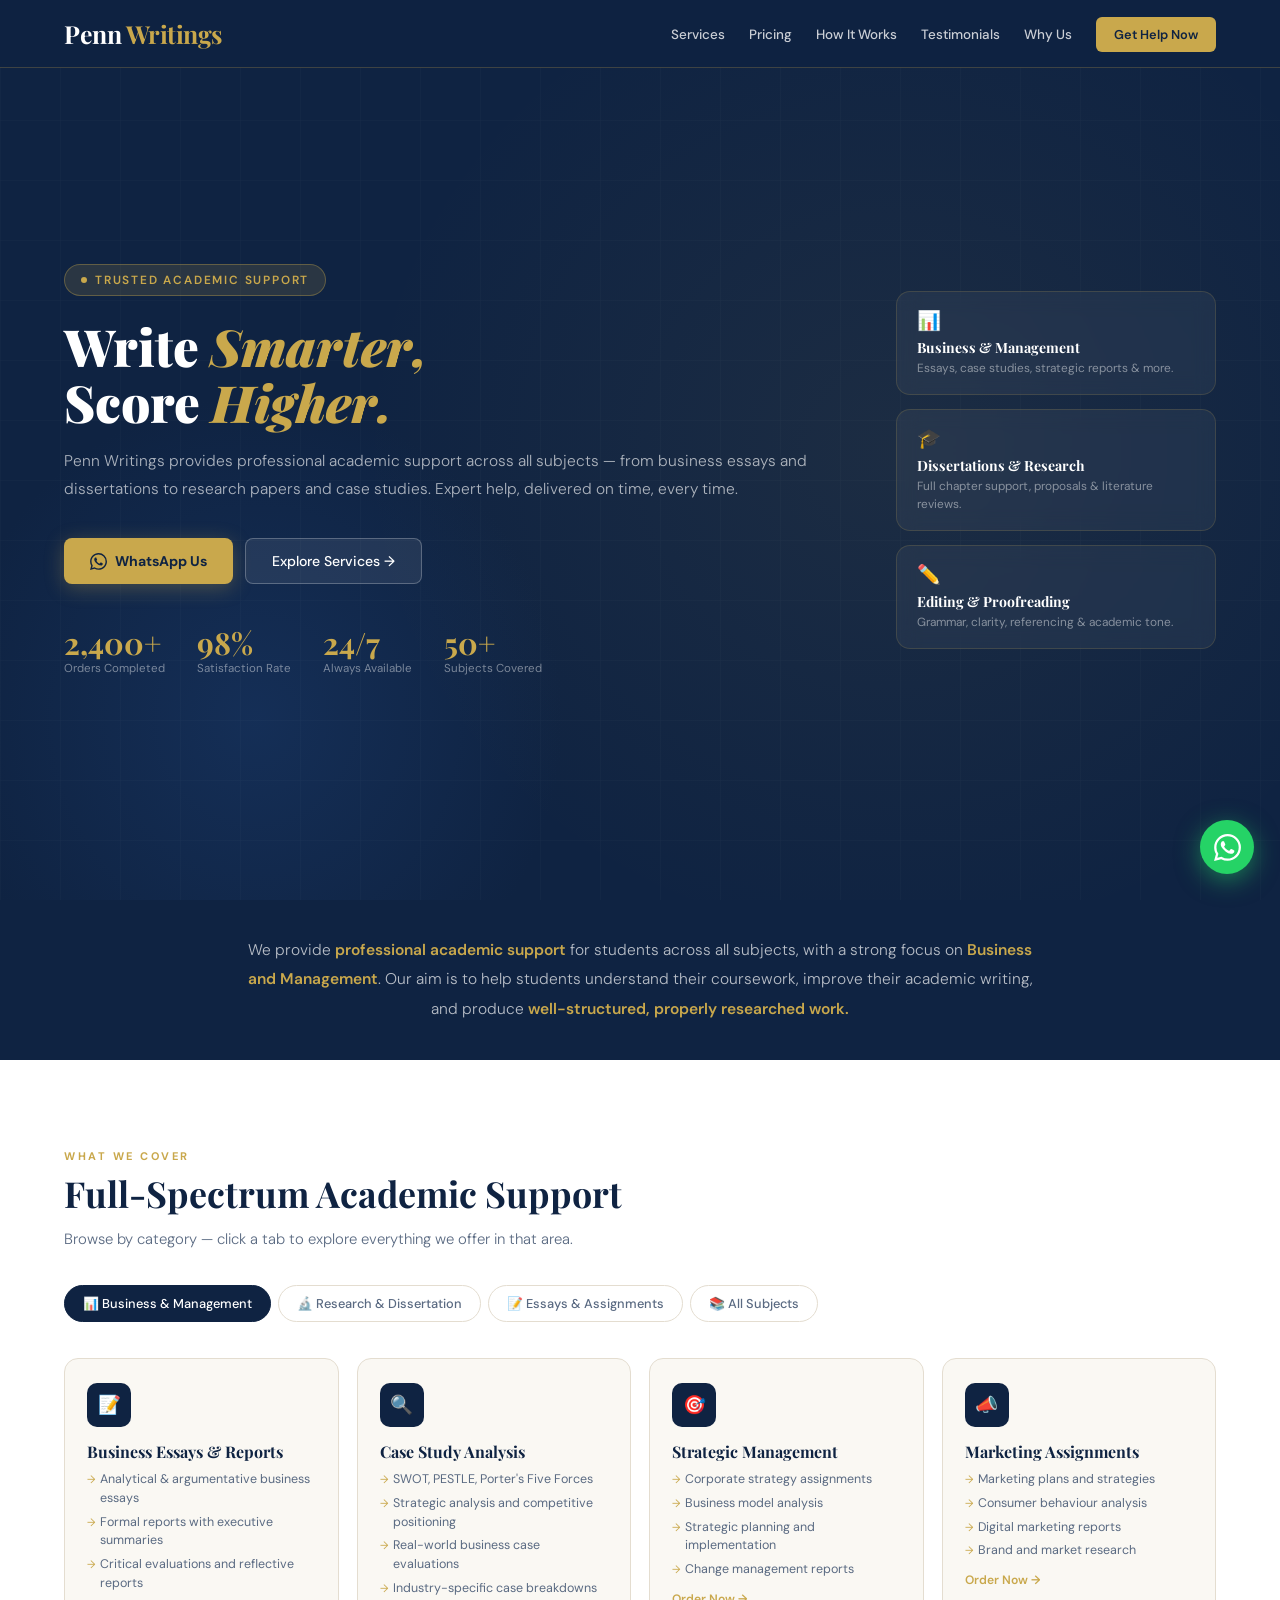
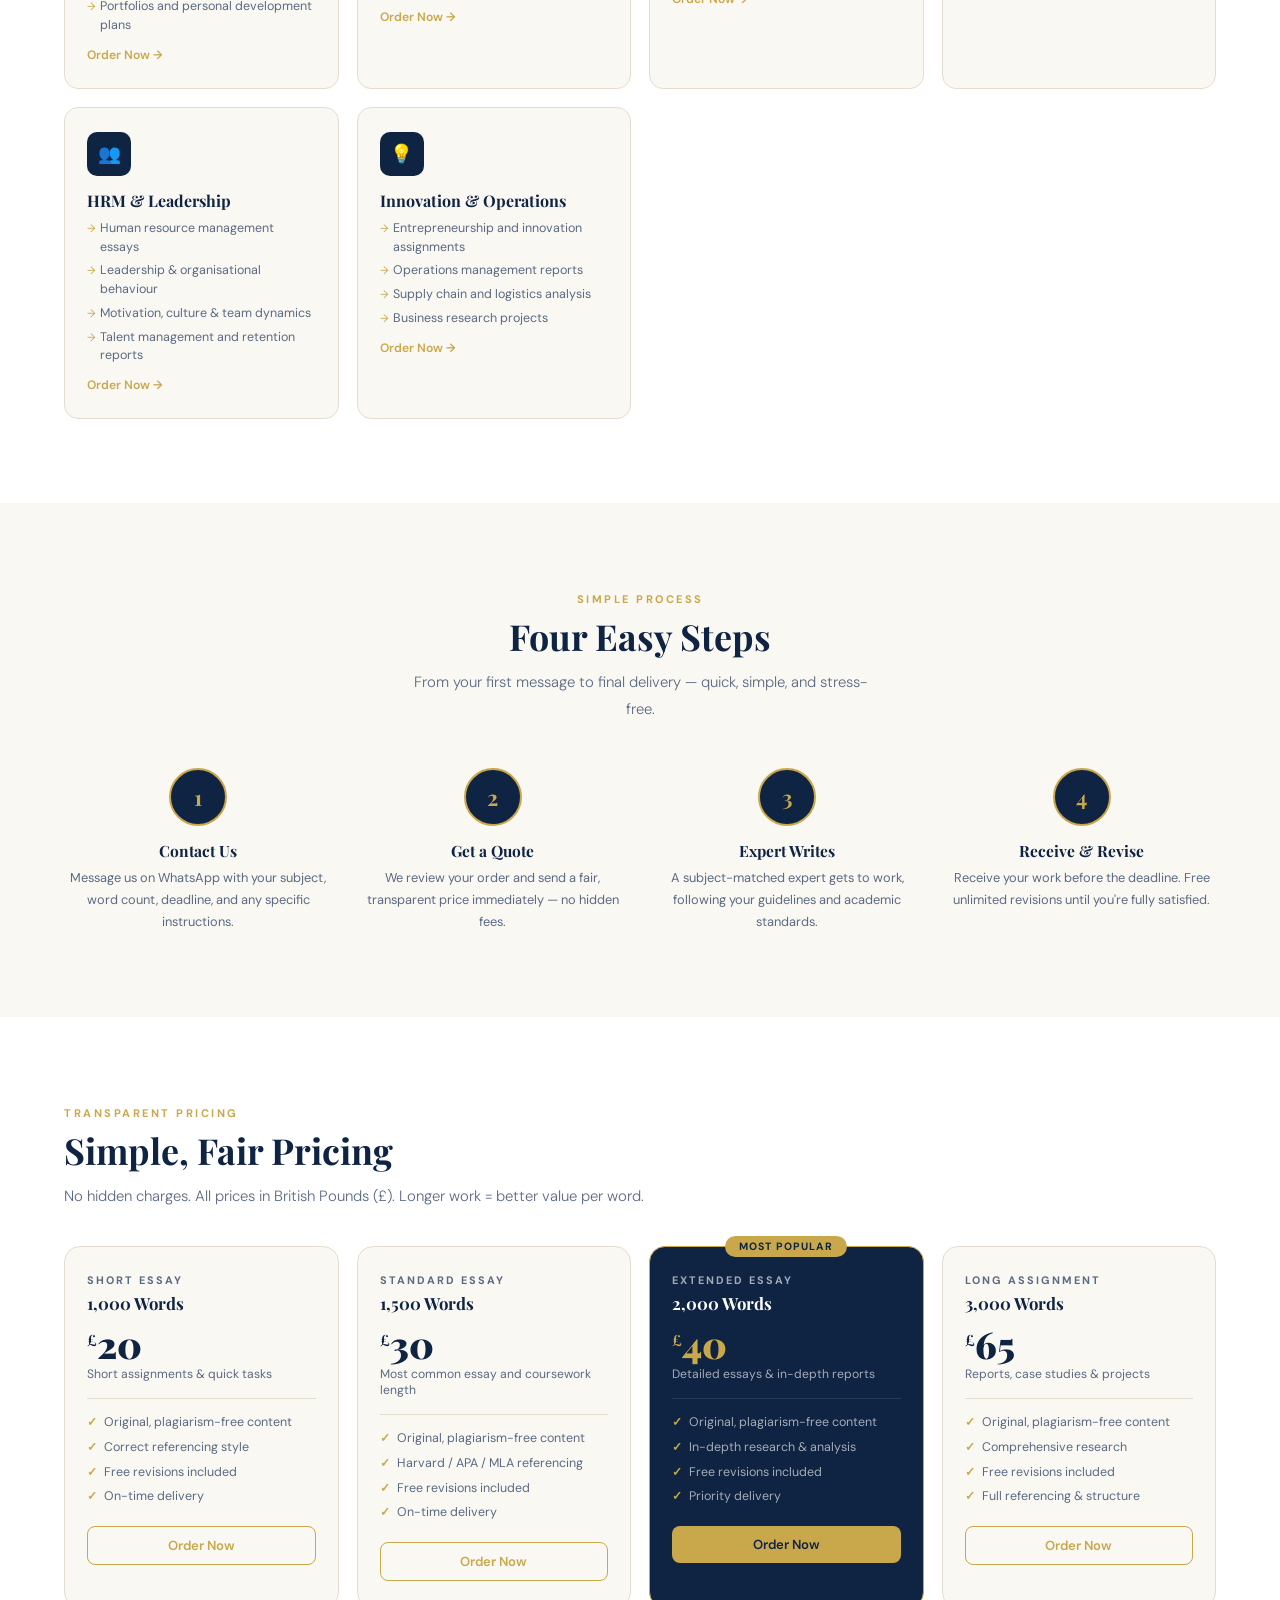
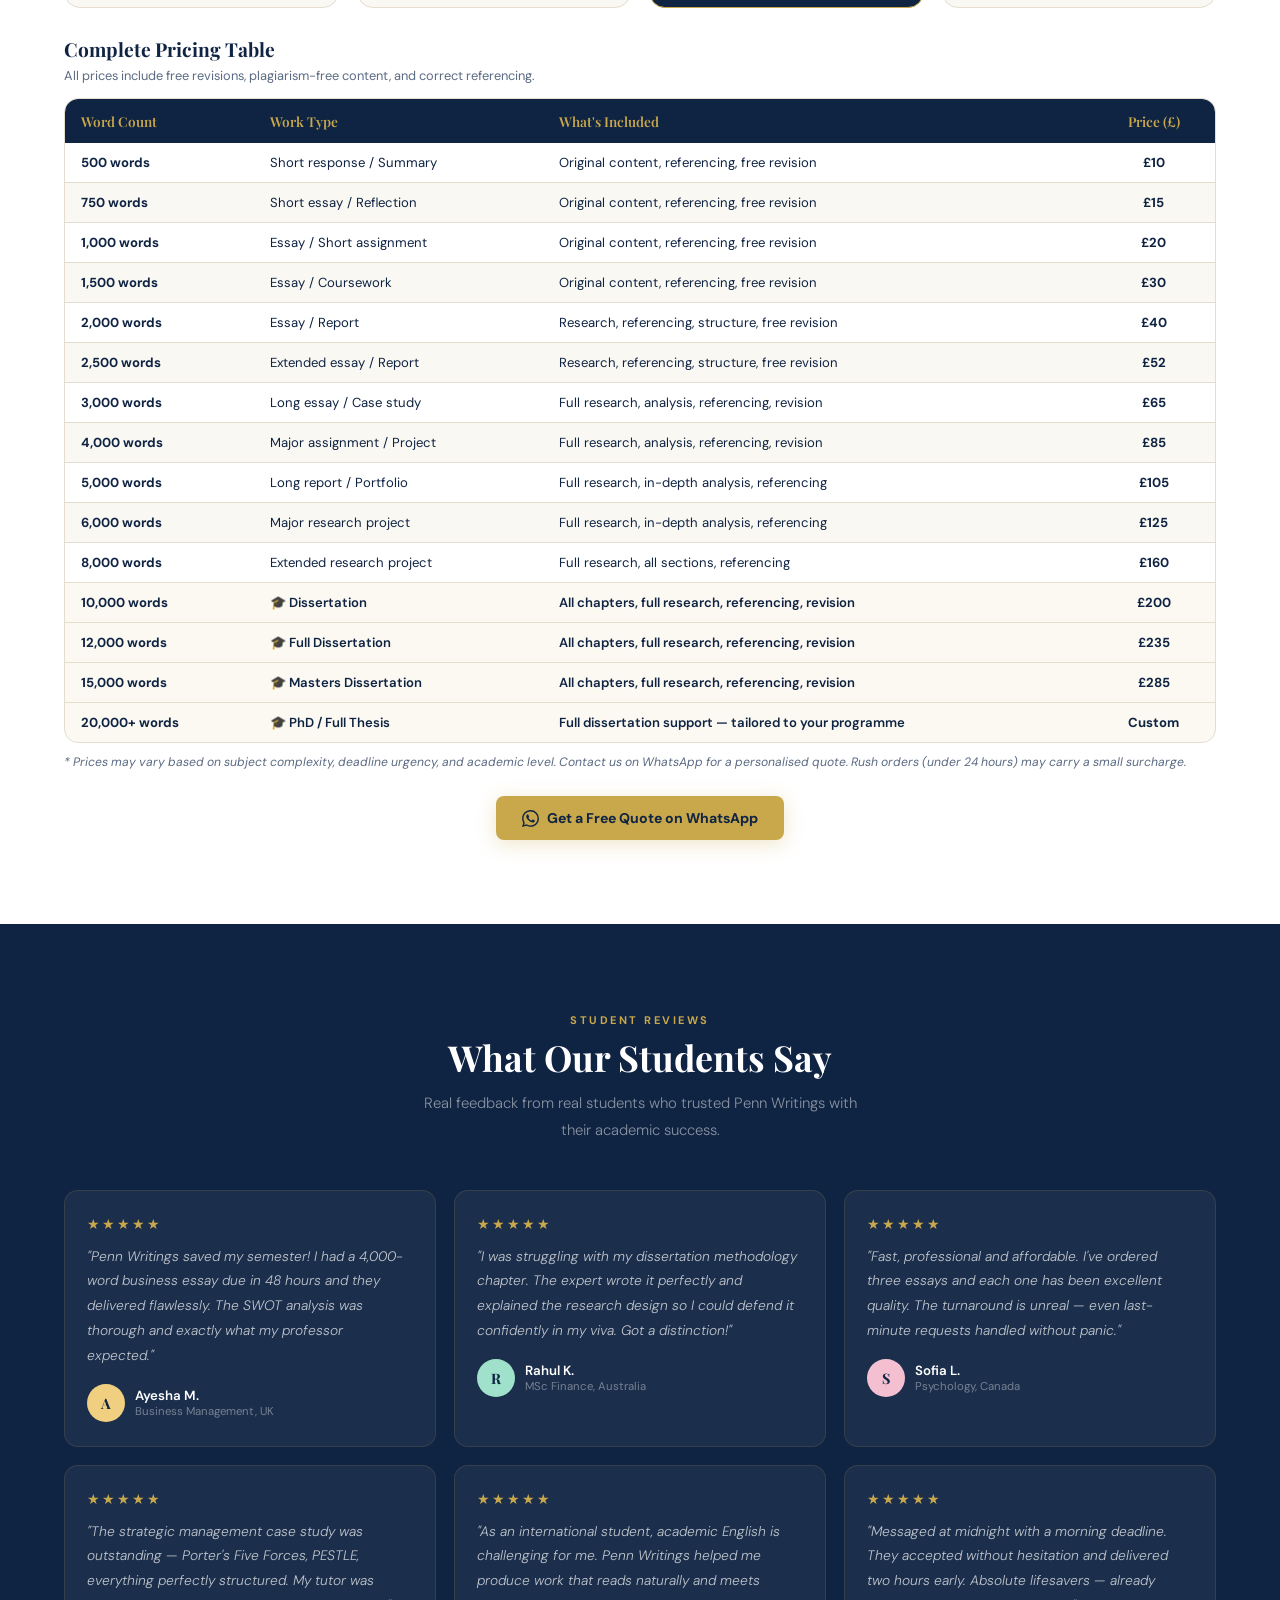
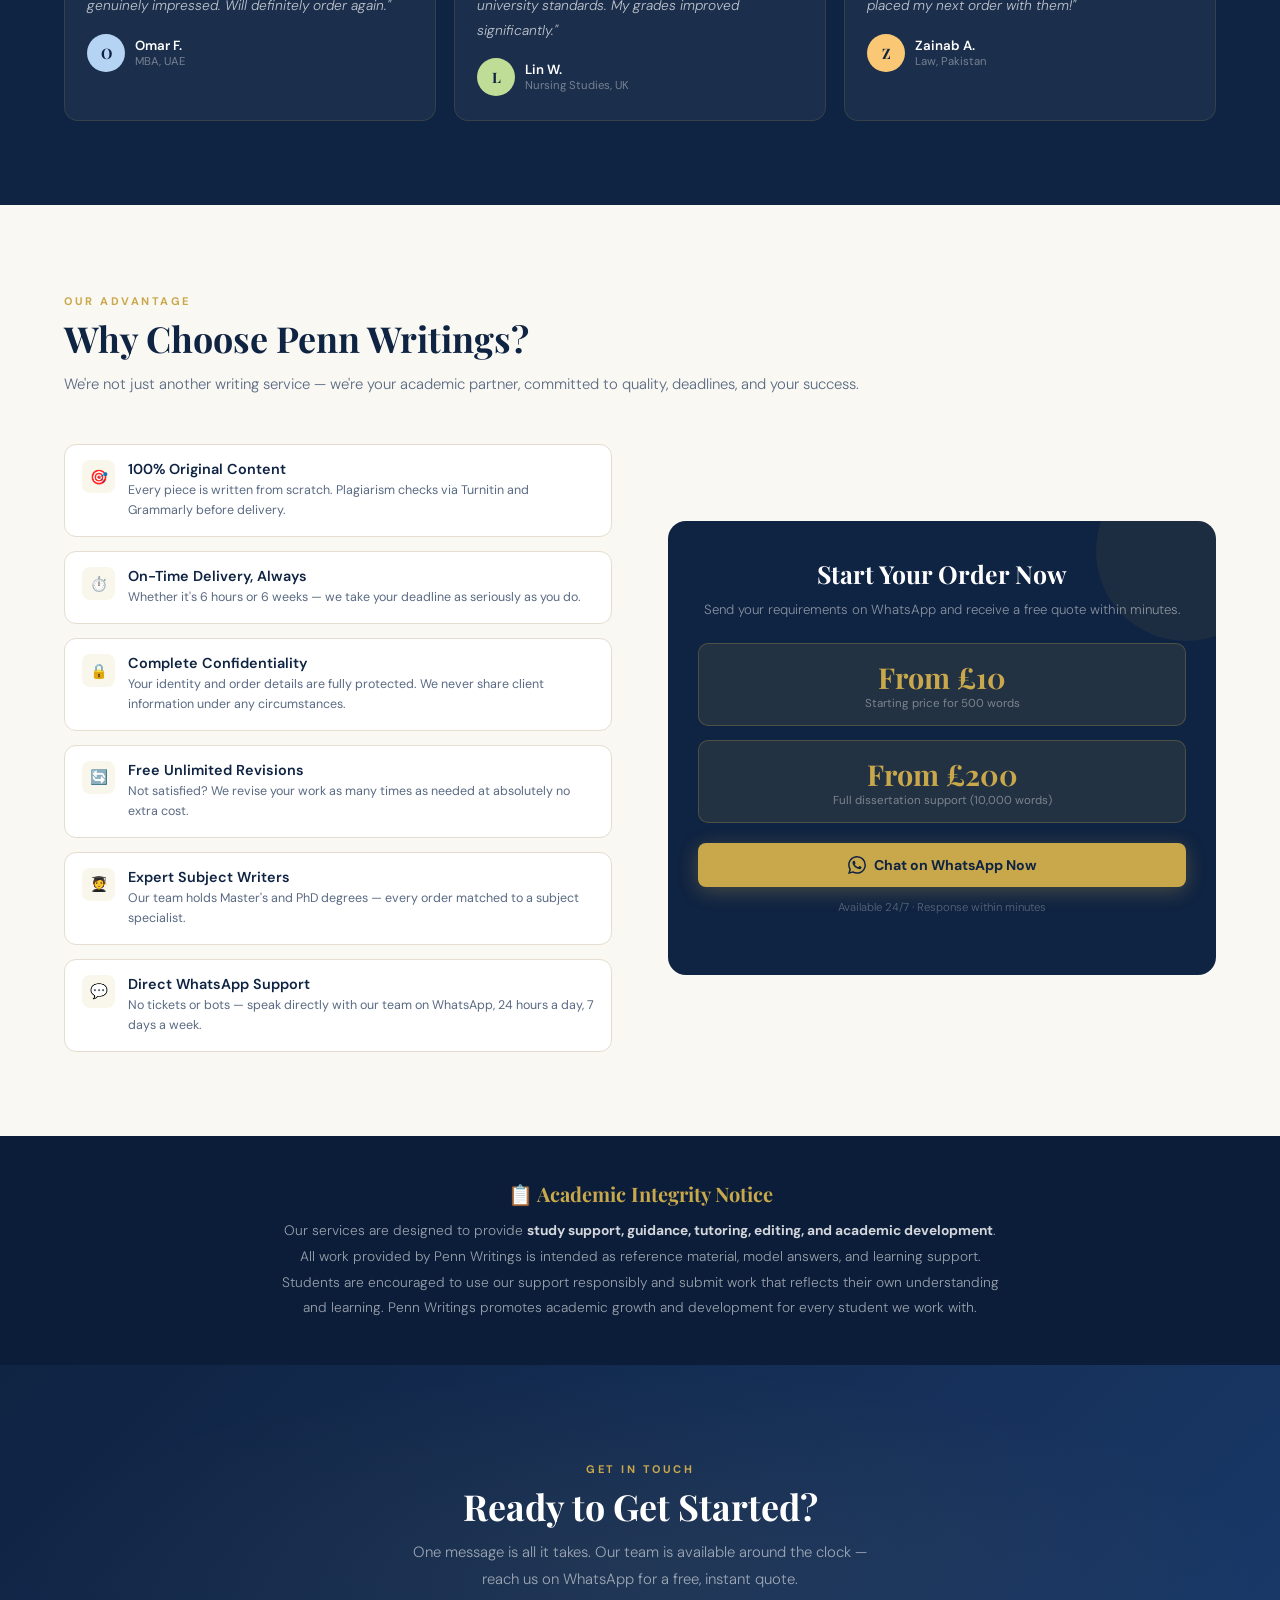
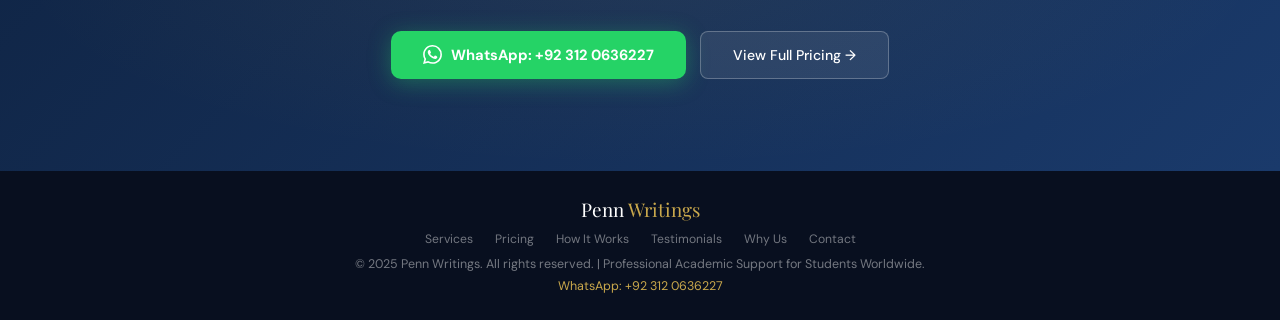
==== index.html @ 4c7f1f7a "Rename index.html.html to index.html" ====
<!DOCTYPE html>
<html lang="en">
<head>
<meta charset="UTF-8">
<meta name="viewport" content="width=device-width, initial-scale=1.0">
<title>Penn Writings – Professional Academic Support</title>
<link href="https://fonts.googleapis.com/css2?family=Playfair+Display:ital,wght@0,400;0,600;0,700;0,900;1,400;1,700&family=DM+Sans:wght@300;400;500;600&display=swap" rel="stylesheet">
<style>
:root{--navy:#0f2342;--navy-mid:#1a3a6b;--gold:#c9a84c;--gold-light:#f0d080;--cream:#faf8f3;--white:#ffffff;--text-dark:#0f2342;--text-muted:#5a6a82;--border:#e4ddd0;--shadow:rgba(15,35,66,0.12);}
*{margin:0;padding:0;box-sizing:border-box;}
html{scroll-behavior:smooth;}
body{font-family:'DM Sans',sans-serif;background:var(--cream);color:var(--text-dark);overflow-x:hidden;}
nav{position:fixed;top:0;left:0;right:0;z-index:1000;background:rgba(15,35,66,0.97);backdrop-filter:blur(12px);padding:0 5%;display:flex;align-items:center;justify-content:space-between;height:68px;border-bottom:1px solid rgba(201,168,76,0.25);}
.nav-logo{font-family:'Playfair Display',serif;font-size:1.55rem;font-weight:700;color:var(--white);letter-spacing:-0.5px;text-decoration:none;}
.nav-logo span{color:var(--gold);}
.nav-links{display:flex;gap:24px;list-style:none;align-items:center;}
.nav-links a{color:rgba(255,255,255,0.78);text-decoration:none;font-size:0.84rem;font-weight:500;transition:color 0.2s;}
.nav-links a:hover{color:var(--gold);}
.nav-cta{background:var(--gold);color:var(--navy)!important;padding:9px 18px;border-radius:6px;font-weight:600!important;font-size:0.8rem!important;transition:background 0.2s,transform 0.15s!important;}
.nav-cta:hover{background:var(--gold-light)!important;transform:translateY(-1px);}
.nav-toggle{display:none;background:none;border:1px solid rgba(255,255,255,0.3);border-radius:6px;width:40px;height:36px;cursor:pointer;flex-direction:column;align-items:center;justify-content:center;gap:5px;padding:0 9px;}
.nav-toggle span{display:block;width:100%;height:1.5px;background:var(--white);border-radius:2px;}
.mobile-menu{display:none;position:fixed;top:68px;left:0;right:0;background:rgba(15,35,66,0.98);backdrop-filter:blur(12px);border-bottom:1px solid rgba(201,168,76,0.2);padding:20px 5%;z-index:999;flex-direction:column;gap:12px;}
.mobile-menu.open{display:flex;}
.mobile-menu a{color:rgba(255,255,255,0.78);text-decoration:none;font-size:0.95rem;font-weight:500;padding:8px 0;border-bottom:1px solid rgba(255,255,255,0.08);transition:color 0.2s;}
.mobile-menu a:hover{color:var(--gold);}
.mobile-menu a:last-child{border-bottom:none;}
.hero{min-height:100vh;background:var(--navy);position:relative;display:flex;align-items:center;padding:100px 5% 60px;overflow:hidden;}
.hero-bg{position:absolute;inset:0;background:radial-gradient(ellipse 60% 80% at 70% 50%,rgba(201,168,76,0.07) 0%,transparent 70%),radial-gradient(ellipse 40% 60% at 20% 80%,rgba(26,58,107,0.5) 0%,transparent 60%);}
.hero-grid{position:absolute;inset:0;opacity:0.035;background-image:linear-gradient(rgba(255,255,255,0.5) 1px,transparent 1px),linear-gradient(90deg,rgba(255,255,255,0.5) 1px,transparent 1px);background-size:60px 60px;}
.hero-inner{position:relative;z-index:2;display:grid;grid-template-columns:1fr 320px;gap:56px;align-items:center;width:100%;}
.hero-tag{display:inline-flex;align-items:center;gap:8px;background:rgba(201,168,76,0.15);border:1px solid rgba(201,168,76,0.35);color:var(--gold);font-size:0.74rem;font-weight:600;letter-spacing:1.8px;text-transform:uppercase;padding:7px 16px;border-radius:50px;margin-bottom:22px;animation:fadeUp 0.6s ease both;}
.hero-tag::before{content:'';width:6px;height:6px;border-radius:50%;background:var(--gold);animation:pulse 2s infinite;}
@keyframes pulse{0%,100%{opacity:1}50%{opacity:0.3}}
.hero h1{font-family:'Playfair Display',serif;font-size:clamp(2.4rem,4vw,3.7rem);font-weight:900;color:var(--white);line-height:1.1;margin-bottom:18px;animation:fadeUp 0.6s 0.1s ease both;}
.hero h1 em{font-style:italic;color:var(--gold);}
.hero-lead{font-size:0.97rem;color:rgba(255,255,255,0.65);line-height:1.8;margin-bottom:34px;font-weight:300;animation:fadeUp 0.6s 0.2s ease both;}
.hero-btns{display:flex;gap:12px;flex-wrap:wrap;animation:fadeUp 0.6s 0.3s ease both;}
.btn-primary{background:var(--gold);color:var(--navy);padding:13px 26px;border-radius:8px;font-weight:700;font-size:0.88rem;text-decoration:none;display:inline-flex;align-items:center;gap:8px;transition:background 0.2s,transform 0.15s,box-shadow 0.2s;box-shadow:0 4px 20px rgba(201,168,76,0.3);}
.btn-primary:hover{background:var(--gold-light);transform:translateY(-2px);box-shadow:0 8px 28px rgba(201,168,76,0.4);}
.btn-secondary{background:rgba(255,255,255,0.08);border:1px solid rgba(255,255,255,0.25);color:var(--white);padding:13px 26px;border-radius:8px;font-weight:500;font-size:0.88rem;text-decoration:none;display:inline-flex;align-items:center;gap:8px;transition:background 0.2s,border-color 0.2s,transform 0.15s;}
.btn-secondary:hover{background:rgba(255,255,255,0.14);border-color:rgba(255,255,255,0.4);transform:translateY(-2px);}
.hero-stats{display:flex;gap:32px;margin-top:44px;animation:fadeUp 0.6s 0.4s ease both;}
.stat-num{font-family:'Playfair Display',serif;font-size:1.9rem;font-weight:700;color:var(--gold);line-height:1;}
.stat-label{font-size:0.72rem;color:rgba(255,255,255,0.44);margin-top:3px;}
.hero-cards{display:flex;flex-direction:column;gap:14px;animation:fadeLeft 0.7s 0.3s ease both;}
@keyframes fadeLeft{from{opacity:0;transform:translateX(24px)}to{opacity:1;transform:translateX(0)}}
.hcard{background:rgba(255,255,255,0.05);border:1px solid rgba(201,168,76,0.18);border-radius:14px;padding:16px 20px;backdrop-filter:blur(10px);}
.hcard-icon{font-size:1.2rem;margin-bottom:5px;display:block;}
.hcard h4{font-family:'Playfair Display',serif;font-size:0.88rem;color:var(--white);margin-bottom:3px;}
.hcard p{font-size:0.74rem;color:rgba(255,255,255,0.46);line-height:1.5;}
@keyframes fadeUp{from{opacity:0;transform:translateY(24px)}to{opacity:1;transform:translateY(0)}}
section{padding:84px 5%;}
.section-label{display:inline-block;font-size:0.69rem;font-weight:700;letter-spacing:2.5px;text-transform:uppercase;color:var(--gold);margin-bottom:9px;}
.section-title{font-family:'Playfair Display',serif;font-size:clamp(1.85rem,2.8vw,2.6rem);font-weight:700;color:var(--navy);line-height:1.2;margin-bottom:11px;}
.section-sub{font-size:0.93rem;color:var(--text-muted);line-height:1.8;font-weight:300;}
.reveal{opacity:0;transform:translateY(26px);transition:opacity 0.6s ease,transform 0.6s ease;}
.reveal.visible{opacity:1;transform:translateY(0);}
.intro-band{background:var(--navy);padding:36px 5%;text-align:center;}
.intro-band p{font-size:0.97rem;color:rgba(255,255,255,0.7);max-width:800px;margin:0 auto;line-height:1.9;font-weight:300;}
.intro-band strong{color:var(--gold);font-weight:600;}
#services{background:var(--white);}
.services-tabs{display:flex;gap:7px;flex-wrap:wrap;margin-bottom:36px;}
.tab-btn{padding:9px 18px;border-radius:50px;border:1px solid var(--border);background:transparent;font-family:'DM Sans',sans-serif;font-size:0.8rem;font-weight:500;color:var(--text-muted);cursor:pointer;transition:all 0.2s;}
.tab-btn.active,.tab-btn:hover{background:var(--navy);color:var(--white);border-color:var(--navy);}
.service-panel{display:none;}
.service-panel.active{display:grid;grid-template-columns:repeat(auto-fit,minmax(265px,1fr));gap:18px;}
.scard{background:var(--cream);border:1px solid var(--border);border-radius:14px;padding:24px 22px;transition:transform 0.25s,box-shadow 0.25s,border-color 0.25s;position:relative;overflow:hidden;}
.scard::before{content:'';position:absolute;top:0;left:0;width:3px;height:0;background:var(--gold);transition:height 0.3s;border-radius:0 0 3px 3px;}
.scard:hover::before{height:100%;}
.scard:hover{transform:translateY(-5px);box-shadow:0 14px 34px var(--shadow);border-color:rgba(201,168,76,0.32);}
.scard-icon{width:44px;height:44px;background:var(--navy);border-radius:10px;display:flex;align-items:center;justify-content:center;font-size:1.15rem;margin-bottom:14px;}
.scard h3{font-family:'Playfair Display',serif;font-size:1rem;color:var(--navy);margin-bottom:8px;}
.scard ul{list-style:none;display:flex;flex-direction:column;gap:5px;}
.scard ul li{font-size:0.78rem;color:var(--text-muted);padding-left:13px;position:relative;line-height:1.5;}
.scard ul li::before{content:'→';position:absolute;left:0;color:var(--gold);font-size:0.68rem;top:1px;}
.scard-link{display:inline-flex;align-items:center;gap:5px;margin-top:12px;font-size:0.76rem;font-weight:600;color:var(--gold);text-decoration:none;transition:gap 0.2s;}
.scard-link:hover{gap:9px;}
.subjects-grid{display:flex;flex-wrap:wrap;gap:8px;margin-top:20px;}
.subject-chip{background:var(--navy);color:rgba(255,255,255,0.8);font-size:0.74rem;font-weight:500;padding:6px 14px;border-radius:50px;}
#how-it-works{background:var(--cream);}
.steps-row{display:grid;grid-template-columns:repeat(auto-fit,minmax(195px,1fr));gap:26px;margin-top:46px;}
.step{text-align:center;}
.step-num{width:58px;height:58px;border-radius:50%;background:var(--navy);color:var(--gold);font-family:'Playfair Display',serif;font-size:1.35rem;font-weight:700;display:flex;align-items:center;justify-content:center;margin:0 auto 14px;border:2px solid var(--gold);transition:transform 0.2s;}
.step:hover .step-num{transform:scale(1.08);}
.step h4{font-family:'Playfair Display',serif;font-size:0.97rem;color:var(--navy);margin-bottom:6px;}
.step p{font-size:0.8rem;color:var(--text-muted);line-height:1.7;}
#pricing{background:var(--white);}
.pricing-grid{display:grid;grid-template-columns:repeat(auto-fit,minmax(230px,1fr));gap:18px;margin:36px 0 28px;}
.price-card{border-radius:16px;padding:26px 22px;border:1px solid var(--border);background:var(--cream);position:relative;transition:transform 0.25s,box-shadow 0.25s;}
.price-card:hover{transform:translateY(-5px);box-shadow:0 14px 34px var(--shadow);}
.price-card.featured{background:var(--navy);border-color:var(--gold);}
.price-card.featured .price-label,.price-card.featured .price-desc,.price-card.featured .price-features li{color:rgba(255,255,255,0.62);}
.price-card.featured .price-title{color:var(--white);}
.price-card.featured .price-amount{color:var(--gold);}
.featured-badge{position:absolute;top:-11px;left:50%;transform:translateX(-50%);background:var(--gold);color:var(--navy);font-size:0.66rem;font-weight:700;letter-spacing:1px;text-transform:uppercase;padding:4px 14px;border-radius:50px;white-space:nowrap;}
.price-label{font-size:0.68rem;font-weight:700;letter-spacing:2px;text-transform:uppercase;color:var(--text-muted);margin-bottom:5px;}
.price-title{font-family:'Playfair Display',serif;font-size:1.05rem;color:var(--navy);font-weight:700;margin-bottom:4px;}
.price-amount{font-family:'Playfair Display',serif;font-size:2.3rem;font-weight:900;color:var(--navy);line-height:1;margin:12px 0 4px;}
.price-amount sup{font-size:0.95rem;font-weight:600;vertical-align:top;margin-top:7px;display:inline-block;}
.price-desc{font-size:0.76rem;color:var(--text-muted);margin-bottom:16px;}
.price-divider{height:1px;background:var(--border);margin-bottom:14px;}
.price-card.featured .price-divider{background:rgba(255,255,255,0.1);}
.price-features{list-style:none;display:flex;flex-direction:column;gap:6px;margin-bottom:20px;}
.price-features li{font-size:0.78rem;color:var(--text-muted);display:flex;align-items:flex-start;gap:7px;line-height:1.5;}
.price-features li::before{content:'✓';color:var(--gold);font-weight:700;font-size:0.78rem;flex-shrink:0;}
.price-btn{display:block;text-align:center;padding:10px;border-radius:8px;font-size:0.82rem;font-weight:600;text-decoration:none;transition:all 0.2s;}
.price-btn-outline{border:1px solid var(--gold);color:var(--gold);}
.price-btn-outline:hover{background:var(--gold);color:var(--navy);}
.price-btn-fill{background:var(--gold);color:var(--navy);}
.price-btn-fill:hover{background:var(--gold-light);}
.pricing-table-wrap{overflow-x:auto;border-radius:14px;border:1px solid var(--border);margin-top:14px;}
.pricing-table{width:100%;border-collapse:collapse;min-width:560px;}
.pricing-table th{background:var(--navy);color:var(--gold);font-family:'Playfair Display',serif;font-size:0.85rem;font-weight:600;padding:13px 16px;text-align:left;}
.pricing-table th:first-child{border-radius:13px 0 0 0;}
.pricing-table th:last-child{border-radius:0 13px 0 0;text-align:center;}
.pricing-table td{padding:11px 16px;font-size:0.82rem;border-bottom:1px solid var(--border);color:var(--text-dark);}
.pricing-table td:last-child{text-align:center;font-weight:700;color:var(--navy);}
.pricing-table tr:last-child td{border-bottom:none;}
.pricing-table tr:nth-child(even) td{background:var(--cream);}
.pricing-table tr:hover td{background:rgba(201,168,76,0.05);}
.diss-row td{background:rgba(201,168,76,0.07)!important;font-weight:600;}
.table-note{font-size:0.76rem;color:var(--text-muted);margin-top:11px;font-style:italic;}
#testimonials{background:var(--navy);}
#testimonials .section-title{color:var(--white);}
#testimonials .section-sub{color:rgba(255,255,255,0.5);}
.tgrid{display:grid;grid-template-columns:repeat(auto-fit,minmax(285px,1fr));gap:18px;margin-top:46px;}
.tcard{background:rgba(255,255,255,0.05);border:1px solid rgba(201,168,76,0.15);border-radius:14px;padding:24px 22px;transition:transform 0.25s,border-color 0.25s;}
.tcard:hover{transform:translateY(-5px);border-color:rgba(201,168,76,0.38);}
.stars{color:var(--gold);font-size:0.88rem;letter-spacing:2px;margin-bottom:11px;}
.ttext{font-size:0.86rem;color:rgba(255,255,255,0.72);line-height:1.8;font-style:italic;font-weight:300;margin-bottom:16px;}
.tauthor{display:flex;align-items:center;gap:10px;}
.tavatar{width:38px;height:38px;border-radius:50%;display:flex;align-items:center;justify-content:center;font-family:'Playfair Display',serif;font-size:0.9rem;font-weight:700;color:var(--navy);flex-shrink:0;}
.tname{font-size:0.83rem;font-weight:600;color:var(--white);}
.trole{font-size:0.71rem;color:rgba(255,255,255,0.4);}
#why-us{background:var(--cream);}
.why-grid{display:grid;grid-template-columns:1fr 1fr;gap:56px;align-items:center;margin-top:46px;}
.why-items{display:flex;flex-direction:column;gap:14px;}
.why-item{display:flex;gap:13px;align-items:flex-start;padding:15px 17px;border-radius:12px;border:1px solid var(--border);transition:border-color 0.2s,box-shadow 0.2s;background:var(--white);}
.why-item:hover{border-color:rgba(201,168,76,0.38);box-shadow:0 4px 14px var(--shadow);}
.why-check{width:33px;height:33px;background:rgba(201,168,76,0.11);border-radius:8px;display:flex;align-items:center;justify-content:center;font-size:0.9rem;flex-shrink:0;}
.why-item h4{font-size:0.9rem;font-weight:600;color:var(--navy);margin-bottom:3px;}
.why-item p{font-size:0.78rem;color:var(--text-muted);line-height:1.6;}
.why-right{background:var(--navy);border-radius:18px;padding:36px 30px;text-align:center;position:relative;overflow:hidden;}
.why-right::before{content:'';position:absolute;top:-60px;right:-60px;width:180px;height:180px;border-radius:50%;background:rgba(201,168,76,0.07);}
.why-right h3{font-family:'Playfair Display',serif;font-size:1.55rem;color:var(--white);margin-bottom:9px;}
.why-right > p{font-size:0.83rem;color:rgba(255,255,255,0.5);line-height:1.7;margin-bottom:22px;font-weight:300;}
.info-box{background:rgba(201,168,76,0.11);border:1px solid rgba(201,168,76,0.26);border-radius:10px;padding:14px;margin-bottom:14px;}
.info-box .ib-val{font-family:'Playfair Display',serif;font-size:1.8rem;font-weight:700;color:var(--gold);}
.info-box .ib-sub{font-size:0.72rem;color:rgba(255,255,255,0.4);}
.integrity{background:#0b1d38;padding:44px 5%;text-align:center;}
.integrity-inner{max-width:720px;margin:0 auto;}
.integrity h3{font-family:'Playfair Display',serif;font-size:1.25rem;color:var(--gold);margin-bottom:11px;}
.integrity p{font-size:0.86rem;color:rgba(255,255,255,0.58);line-height:1.88;font-weight:300;}
#contact{background:linear-gradient(135deg,var(--navy) 0%,#1a3a6b 100%);text-align:center;padding:92px 5%;position:relative;overflow:hidden;}
#contact::before{content:'';position:absolute;inset:0;background:radial-gradient(ellipse 70% 70% at 50% 50%,rgba(201,168,76,0.07) 0%,transparent 70%);pointer-events:none;}
#contact .section-title{color:var(--white);margin-bottom:11px;}
#contact .section-sub{color:rgba(255,255,255,0.56);max-width:470px;margin:0 auto 38px;}
.contact-btns{display:flex;flex-wrap:wrap;justify-content:center;gap:14px;}
.wa-btn{background:#25D366;color:var(--white);padding:14px 32px;border-radius:10px;font-weight:700;font-size:0.92rem;text-decoration:none;display:inline-flex;align-items:center;gap:9px;transition:background 0.2s,transform 0.15s,box-shadow 0.2s;box-shadow:0 4px 22px rgba(37,211,102,0.35);}
.wa-btn:hover{background:#20bc5b;transform:translateY(-2px);box-shadow:0 8px 30px rgba(37,211,102,0.5);}
.wa-btn svg{width:19px;height:19px;fill:white;}
footer{background:#080f1f;color:rgba(255,255,255,0.44);text-align:center;padding:26px 5%;font-size:0.78rem;}
.footer-logo{font-family:'Playfair Display',serif;font-size:1.18rem;color:var(--white);margin-bottom:8px;display:block;}
.footer-logo span{color:var(--gold);}
footer a{color:var(--gold);text-decoration:none;}
.footer-links{display:flex;justify-content:center;gap:22px;flex-wrap:wrap;margin:9px 0;}
.footer-links a{color:rgba(255,255,255,0.43);font-size:0.76rem;}
.footer-links a:hover{color:var(--gold);}
.wa-float{position:fixed;bottom:26px;right:26px;z-index:999;background:#25D366;color:white;width:54px;height:54px;border-radius:50%;display:flex;align-items:center;justify-content:center;box-shadow:0 6px 24px rgba(37,211,102,0.5);text-decoration:none;transition:transform 0.2s,box-shadow 0.2s;animation:waPop 0.5s 1s ease both;}
.wa-float:hover{transform:scale(1.1);box-shadow:0 10px 32px rgba(37,211,102,0.65);}
.wa-float svg{width:27px;height:27px;fill:white;}
@keyframes waPop{from{opacity:0;transform:scale(0.5)}to{opacity:1;transform:scale(1)}}
@media(max-width:960px){.nav-links{display:none;}.nav-toggle{display:flex;}.hero-inner{grid-template-columns:1fr;}.hero-cards{display:none;}.why-grid{grid-template-columns:1fr;gap:30px;}}
@media(max-width:600px){.hero-stats{flex-wrap:wrap;gap:18px;}.services-tabs{gap:5px;}.tab-btn{padding:7px 13px;font-size:0.75rem;}}
</style>
</head>
<body>

<!-- NAV -->
<nav>
  <a href="#" class="nav-logo">Penn <span>Writings</span></a>
  <ul class="nav-links">
    <li><a href="#services">Services</a></li>
    <li><a href="#pricing">Pricing</a></li>
    <li><a href="#how-it-works">How It Works</a></li>
    <li><a href="#testimonials">Testimonials</a></li>
    <li><a href="#why-us">Why Us</a></li>
    <li><a href="https://wa.me/923120636227" target="_blank" class="nav-cta">Get Help Now</a></li>
  </ul>
  <button class="nav-toggle" onclick="toggleMenu()" aria-label="Menu"><span></span><span></span><span></span></button>
</nav>
<div class="mobile-menu" id="mobileMenu">
  <a href="#services" onclick="closeMenu()">Services</a>
  <a href="#pricing" onclick="closeMenu()">Pricing</a>
  <a href="#how-it-works" onclick="closeMenu()">How It Works</a>
  <a href="#testimonials" onclick="closeMenu()">Testimonials</a>
  <a href="#why-us" onclick="closeMenu()">Why Us</a>
  <a href="#contact" onclick="closeMenu()">Contact</a>
  <a href="https://wa.me/923120636227" target="_blank" style="color:#25D366!important;">💬 WhatsApp Us</a>
</div>

<!-- HERO -->
<section class="hero" id="home">
  <div class="hero-bg"></div><div class="hero-grid"></div>
  <div class="hero-inner">
    <div>
      <div class="hero-tag">Trusted Academic Support</div>
      <h1>Write <em>Smarter,</em><br>Score <em>Higher.</em></h1>
      <p class="hero-lead">Penn Writings provides professional academic support across all subjects — from business essays and dissertations to research papers and case studies. Expert help, delivered on time, every time.</p>
      <div class="hero-btns">
        <a href="https://wa.me/923120636227" target="_blank" class="btn-primary">
          <svg width="17" height="17" viewBox="0 0 24 24" fill="currentColor"><path d="M17.472 14.382c-.297-.149-1.758-.867-2.03-.967-.273-.099-.471-.148-.67.15-.197.297-.767.966-.94 1.164-.173.199-.347.223-.644.075-.297-.15-1.255-.463-2.39-1.475-.883-.788-1.48-1.761-1.653-2.059-.173-.297-.018-.458.13-.606.134-.133.298-.347.446-.52.149-.174.198-.298.298-.497.099-.198.05-.371-.025-.52-.075-.149-.669-1.612-.916-2.207-.242-.579-.487-.5-.669-.51-.173-.008-.371-.01-.57-.01-.198 0-.52.074-.792.372-.272.297-1.04 1.016-1.04 2.479 0 1.462 1.065 2.875 1.213 3.074.149.198 2.096 3.2 5.077 4.487.709.306 1.262.489 1.694.625.712.227 1.36.195 1.871.118.571-.085 1.758-.719 2.006-1.413.248-.694.248-1.289.173-1.413-.074-.124-.272-.198-.57-.347m-5.421 7.403h-.004a9.87 9.87 0 01-5.031-1.378l-.361-.214-3.741.982.998-3.648-.235-.374a9.86 9.86 0 01-1.51-5.26c.001-5.45 4.436-9.884 9.888-9.884 2.64 0 5.122 1.03 6.988 2.898a9.825 9.825 0 012.893 6.994c-.003 5.45-4.437 9.884-9.885 9.884m8.413-18.297A11.815 11.815 0 0012.05 0C5.495 0 .16 5.335.157 11.892c0 2.096.547 4.142 1.588 5.945L.057 24l6.305-1.654a11.882 11.882 0 005.683 1.448h.005c6.554 0 11.89-5.335 11.893-11.893a11.821 11.821 0 00-3.48-8.413z"/></svg>
          WhatsApp Us
        </a>
        <a href="#services" class="btn-secondary">Explore Services →</a>
      </div>
      <div class="hero-stats">
        <div class="stat"><div class="stat-num">2,400+</div><div class="stat-label">Orders Completed</div></div>
        <div class="stat"><div class="stat-num">98%</div><div class="stat-label">Satisfaction Rate</div></div>
        <div class="stat"><div class="stat-num">24/7</div><div class="stat-label">Always Available</div></div>
        <div class="stat"><div class="stat-num">50+</div><div class="stat-label">Subjects Covered</div></div>
      </div>
    </div>
    <div class="hero-cards">
      <div class="hcard"><span class="hcard-icon">📊</span><h4>Business &amp; Management</h4><p>Essays, case studies, strategic reports &amp; more.</p></div>
      <div class="hcard"><span class="hcard-icon">🎓</span><h4>Dissertations &amp; Research</h4><p>Full chapter support, proposals &amp; literature reviews.</p></div>
      <div class="hcard"><span class="hcard-icon">✏️</span><h4>Editing &amp; Proofreading</h4><p>Grammar, clarity, referencing &amp; academic tone.</p></div>
    </div>
  </div>
</section>

<!-- INTRO BAND -->
<div class="intro-band">
  <p>We provide <strong>professional academic support</strong> for students across all subjects, with a strong focus on <strong>Business and Management</strong>. Our aim is to help students understand their coursework, improve their academic writing, and produce <strong>well-structured, properly researched work.</strong></p>
</div>

<!-- SERVICES -->
<section id="services">
  <div class="reveal" style="margin-bottom:32px;">
    <span class="section-label">What We Cover</span>
    <h2 class="section-title">Full-Spectrum Academic Support</h2>
    <p class="section-sub">Browse by category — click a tab to explore everything we offer in that area.</p>
  </div>
  <div class="services-tabs reveal">
    <button class="tab-btn active" onclick="showTab('business',this)">📊 Business &amp; Management</button>
    <button class="tab-btn" onclick="showTab('research',this)">🔬 Research &amp; Dissertation</button>
    <button class="tab-btn" onclick="showTab('essays',this)">📝 Essays &amp; Assignments</button>
    <button class="tab-btn" onclick="showTab('subjects',this)">📚 All Subjects</button>
  </div>

  <div class="service-panel active" id="tab-business">
    <div class="scard reveal">
      <div class="scard-icon">📝</div><h3>Business Essays &amp; Reports</h3>
      <ul><li>Analytical &amp; argumentative business essays</li><li>Formal reports with executive summaries</li><li>Critical evaluations and reflective reports</li><li>Portfolios and personal development plans</li></ul>
      <a href="https://wa.me/923120636227" target="_blank" class="scard-link">Order Now →</a>
    </div>
    <div class="scard reveal">
      <div class="scard-icon">🔍</div><h3>Case Study Analysis</h3>
      <ul><li>SWOT, PESTLE, Porter's Five Forces</li><li>Strategic analysis and competitive positioning</li><li>Real-world business case evaluations</li><li>Industry-specific case breakdowns</li></ul>
      <a href="https://wa.me/923120636227" target="_blank" class="scard-link">Order Now →</a>
    </div>
    <div class="scard reveal">
      <div class="scard-icon">🎯</div><h3>Strategic Management</h3>
      <ul><li>Corporate strategy assignments</li><li>Business model analysis</li><li>Strategic planning and implementation</li><li>Change management reports</li></ul>
      <a href="https://wa.me/923120636227" target="_blank" class="scard-link">Order Now →</a>
    </div>
    <div class="scard reveal">
      <div class="scard-icon">📣</div><h3>Marketing Assignments</h3>
      <ul><li>Marketing plans and strategies</li><li>Consumer behaviour analysis</li><li>Digital marketing reports</li><li>Brand and market research</li></ul>
      <a href="https://wa.me/923120636227" target="_blank" class="scard-link">Order Now →</a>
    </div>
    <div class="scard reveal">
      <div class="scard-icon">👥</div><h3>HRM &amp; Leadership</h3>
      <ul><li>Human resource management essays</li><li>Leadership &amp; organisational behaviour</li><li>Motivation, culture &amp; team dynamics</li><li>Talent management and retention reports</li></ul>
      <a href="https://wa.me/923120636227" target="_blank" class="scard-link">Order Now →</a>
    </div>
    <div class="scard reveal">
      <div class="scard-icon">💡</div><h3>Innovation &amp; Operations</h3>
      <ul><li>Entrepreneurship and innovation assignments</li><li>Operations management reports</li><li>Supply chain and logistics analysis</li><li>Business research projects</li></ul>
      <a href="https://wa.me/923120636227" target="_blank" class="scard-link">Order Now →</a>
    </div>
  </div>

  <div class="service-panel" id="tab-research">
    <div class="scard reveal">
      <div class="scard-icon">📋</div><h3>Research Proposals</h3>
      <ul><li>Topic selection and research questions</li><li>Research objectives and rationale</li><li>Preliminary literature overview</li><li>Proposed methodology outline</li></ul>
      <a href="https://wa.me/923120636227" target="_blank" class="scard-link">Order Now →</a>
    </div>
    <div class="scard reveal">
      <div class="scard-icon">📖</div><h3>Literature Reviews</h3>
      <ul><li>Comprehensive source analysis</li><li>Thematic and chronological structures</li><li>Critical evaluation of academic works</li><li>Research gap identification</li></ul>
      <a href="https://wa.me/923120636227" target="_blank" class="scard-link">Order Now →</a>
    </div>
    <div class="scard reveal">
      <div class="scard-icon">🔬</div><h3>Methodology Chapters</h3>
      <ul><li>Research design &amp; philosophy</li><li>Qualitative, quantitative &amp; mixed methods</li><li>Sampling, data collection &amp; ethics</li><li>Validity and reliability discussion</li></ul>
      <a href="https://wa.me/923120636227" target="_blank" class="scard-link">Order Now →</a>
    </div>
    <div class="scard reveal">
      <div class="scard-icon">📊</div><h3>Data Analysis &amp; Findings</h3>
      <ul><li>Thematic analysis of qualitative data</li><li>Statistical interpretation guidance</li><li>Findings and results chapters</li><li>Discussion and implications</li></ul>
      <a href="https://wa.me/923120636227" target="_blank" class="scard-link">Order Now →</a>
    </div>
    <div class="scard reveal">
      <div class="scard-icon">🎓</div><h3>Full Dissertation Support</h3>
      <ul><li>Topic selection and full structure planning</li><li>All chapters from introduction to conclusion</li><li>Recommendations and references</li><li>Final formatting and review</li></ul>
      <a href="https://wa.me/923120636227" target="_blank" class="scard-link">Order Now →</a>
    </div>
    <div class="scard reveal">
      <div class="scard-icon">🗂️</div><h3>Referencing &amp; Formatting</h3>
      <ul><li>Harvard, APA, MLA, Chicago styles</li><li>In-text citations and reference lists</li><li>Footnotes, bibliographies &amp; appendices</li><li>Final document formatting and layout</li></ul>
      <a href="https://wa.me/923120636227" target="_blank" class="scard-link">Order Now →</a>
    </div>
  </div>

  <div class="service-panel" id="tab-essays">
    <div class="scard reveal">
      <div class="scard-icon">✍️</div><h3>Academic Essay Writing</h3>
      <ul><li>Argumentative, analytical, descriptive</li><li>Critical and reflective essays</li><li>Comparative and evaluative essays</li><li>Strong intro, body &amp; conclusion structure</li></ul>
      <a href="https://wa.me/923120636227" target="_blank" class="scard-link">Order Now →</a>
    </div>
    <div class="scard reveal">
      <div class="scard-icon">📑</div><h3>Report Writing</h3>
      <ul><li>Structured academic and business reports</li><li>Lab and field reports</li><li>Technical and project reports</li><li>Executive summaries and abstracts</li></ul>
      <a href="https://wa.me/923120636227" target="_blank" class="scard-link">Order Now →</a>
    </div>
    <div class="scard reveal">
      <div class="scard-icon">🔎</div><h3>Critical Analysis</h3>
      <ul><li>Article and journal critiques</li><li>Book reviews and source evaluation</li><li>Policy analysis and case critiques</li><li>Evidence-based argumentation</li></ul>
      <a href="https://wa.me/923120636227" target="_blank" class="scard-link">Order Now →</a>
    </div>
    <div class="scard reveal">
      <div class="scard-icon">✏️</div><h3>Editing &amp; Proofreading</h3>
      <ul><li>Grammar, spelling &amp; punctuation</li><li>Academic tone &amp; clarity improvement</li><li>Structure and flow enhancement</li><li>Plagiarism check &amp; referencing fix</li></ul>
      <a href="https://wa.me/923120636227" target="_blank" class="scard-link">Order Now →</a>
    </div>
    <div class="scard reveal">
      <div class="scard-icon">📚</div><h3>Coursework &amp; Assignments</h3>
      <ul><li>Module-specific coursework</li><li>Reflective journals and diaries</li><li>Annotated bibliographies</li><li>Presentations and posters</li></ul>
      <a href="https://wa.me/923120636227" target="_blank" class="scard-link">Order Now →</a>
    </div>
    <div class="scard reveal">
      <div class="scard-icon">🗣️</div><h3>Referencing Styles</h3>
      <ul><li>Harvard referencing (most common)</li><li>APA 6th and 7th edition</li><li>MLA, Chicago, Vancouver, OSCOLA</li><li>Any university-specific guide</li></ul>
      <a href="https://wa.me/923120636227" target="_blank" class="scard-link">Order Now →</a>
    </div>
  </div>

  <div class="service-panel" id="tab-subjects">
    <div class="scard reveal" style="grid-column:1/-1;background:var(--navy);border-color:rgba(201,168,76,0.2);">
      <h3 style="color:var(--white);font-size:1.05rem;margin-bottom:6px;">All Subjects We Support</h3>
      <p style="font-size:0.8rem;color:rgba(255,255,255,0.5);margin-bottom:16px;line-height:1.6;">Our expert writers cover a wide range of academic disciplines at all levels — undergraduate, postgraduate, and PhD.</p>
      <div class="subjects-grid">
        <span class="subject-chip">Health &amp; Social Care</span><span class="subject-chip">Nursing &amp; Healthcare</span><span class="subject-chip">Education</span><span class="subject-chip">Psychology</span><span class="subject-chip">Sociology</span><span class="subject-chip">Law</span><span class="subject-chip">Engineering &amp; Technology</span><span class="subject-chip">Project Management</span><span class="subject-chip">IT &amp; Computer Science</span><span class="subject-chip">Finance &amp; Accounting</span><span class="subject-chip">Economics</span><span class="subject-chip">Tourism &amp; Hospitality</span><span class="subject-chip">Ethics &amp; Sustainability</span><span class="subject-chip">Business Management</span><span class="subject-chip">Marketing</span><span class="subject-chip">HRM</span><span class="subject-chip">Strategic Management</span><span class="subject-chip">Operations Management</span><span class="subject-chip">Entrepreneurship</span><span class="subject-chip">Leadership Studies</span>
      </div>
      <a href="https://wa.me/923120636227" target="_blank" class="scard-link" style="margin-top:18px;">Don't see your subject? Message us →</a>
    </div>
  </div>
</section>

<!-- HOW IT WORKS -->
<section id="how-it-works">
  <div class="reveal" style="text-align:center;">
    <span class="section-label">Simple Process</span>
    <h2 class="section-title">Four Easy Steps</h2>
    <p class="section-sub" style="margin:0 auto;max-width:470px;">From your first message to final delivery — quick, simple, and stress-free.</p>
  </div>
  <div class="steps-row">
    <div class="step reveal"><div class="step-num">1</div><h4>Contact Us</h4><p>Message us on WhatsApp with your subject, word count, deadline, and any specific instructions.</p></div>
    <div class="step reveal"><div class="step-num">2</div><h4>Get a Quote</h4><p>We review your order and send a fair, transparent price immediately — no hidden fees.</p></div>
    <div class="step reveal"><div class="step-num">3</div><h4>Expert Writes</h4><p>A subject-matched expert gets to work, following your guidelines and academic standards.</p></div>
    <div class="step reveal"><div class="step-num">4</div><h4>Receive &amp; Revise</h4><p>Receive your work before the deadline. Free unlimited revisions until you're fully satisfied.</p></div>
  </div>
</section>

<!-- PRICING -->
<section id="pricing">
  <div class="reveal" style="margin-bottom:0;">
    <span class="section-label">Transparent Pricing</span>
    <h2 class="section-title">Simple, Fair Pricing</h2>
    <p class="section-sub">No hidden charges. All prices in British Pounds (£). Longer work = better value per word.</p>
  </div>
  <div class="pricing-grid">
    <div class="price-card reveal">
      <div class="price-label">Short Essay</div>
      <div class="price-title">1,000 Words</div>
      <div class="price-amount"><sup>£</sup>20</div>
      <div class="price-desc">Short assignments &amp; quick tasks</div>
      <div class="price-divider"></div>
      <ul class="price-features"><li>Original, plagiarism-free content</li><li>Correct referencing style</li><li>Free revisions included</li><li>On-time delivery</li></ul>
      <a href="https://wa.me/923120636227" target="_blank" class="price-btn price-btn-outline">Order Now</a>
    </div>
    <div class="price-card reveal">
      <div class="price-label">Standard Essay</div>
      <div class="price-title">1,500 Words</div>
      <div class="price-amount"><sup>£</sup>30</div>
      <div class="price-desc">Most common essay and coursework length</div>
      <div class="price-divider"></div>
      <ul class="price-features"><li>Original, plagiarism-free content</li><li>Harvard / APA / MLA referencing</li><li>Free revisions included</li><li>On-time delivery</li></ul>
      <a href="https://wa.me/923120636227" target="_blank" class="price-btn price-btn-outline">Order Now</a>
    </div>
    <div class="price-card featured reveal">
      <div class="featured-badge">Most Popular</div>
      <div class="price-label">Extended Essay</div>
      <div class="price-title">2,000 Words</div>
      <div class="price-amount"><sup>£</sup>40</div>
      <div class="price-desc">Detailed essays &amp; in-depth reports</div>
      <div class="price-divider"></div>
      <ul class="price-features"><li>Original, plagiarism-free content</li><li>In-depth research &amp; analysis</li><li>Free revisions included</li><li>Priority delivery</li></ul>
      <a href="https://wa.me/923120636227" target="_blank" class="price-btn price-btn-fill">Order Now</a>
    </div>
    <div class="price-card reveal">
      <div class="price-label">Long Assignment</div>
      <div class="price-title">3,000 Words</div>
      <div class="price-amount"><sup>£</sup>65</div>
      <div class="price-desc">Reports, case studies &amp; projects</div>
      <div class="price-divider"></div>
      <ul class="price-features"><li>Original, plagiarism-free content</li><li>Comprehensive research</li><li>Free revisions included</li><li>Full referencing &amp; structure</li></ul>
      <a href="https://wa.me/923120636227" target="_blank" class="price-btn price-btn-outline">Order Now</a>
    </div>
  </div>

  <div class="reveal"><h3 style="font-family:'Playfair Display',serif;font-size:1.2rem;color:var(--navy);margin-bottom:5px;">Complete Pricing Table</h3><p style="font-size:0.8rem;color:var(--text-muted);">All prices include free revisions, plagiarism-free content, and correct referencing.</p></div>
  <div class="pricing-table-wrap reveal">
    <table class="pricing-table">
      <thead><tr><th>Word Count</th><th>Work Type</th><th>What's Included</th><th>Price (£)</th></tr></thead>
      <tbody>
        <tr><td><strong>500 words</strong></td><td>Short response / Summary</td><td>Original content, referencing, free revision</td><td>£10</td></tr>
        <tr><td><strong>750 words</strong></td><td>Short essay / Reflection</td><td>Original content, referencing, free revision</td><td>£15</td></tr>
        <tr><td><strong>1,000 words</strong></td><td>Essay / Short assignment</td><td>Original content, referencing, free revision</td><td>£20</td></tr>
        <tr><td><strong>1,500 words</strong></td><td>Essay / Coursework</td><td>Original content, referencing, free revision</td><td>£30</td></tr>
        <tr><td><strong>2,000 words</strong></td><td>Essay / Report</td><td>Research, referencing, structure, free revision</td><td>£40</td></tr>
        <tr><td><strong>2,500 words</strong></td><td>Extended essay / Report</td><td>Research, referencing, structure, free revision</td><td>£52</td></tr>
        <tr><td><strong>3,000 words</strong></td><td>Long essay / Case study</td><td>Full research, analysis, referencing, revision</td><td>£65</td></tr>
        <tr><td><strong>4,000 words</strong></td><td>Major assignment / Project</td><td>Full research, analysis, referencing, revision</td><td>£85</td></tr>
        <tr><td><strong>5,000 words</strong></td><td>Long report / Portfolio</td><td>Full research, in-depth analysis, referencing</td><td>£105</td></tr>
        <tr><td><strong>6,000 words</strong></td><td>Major research project</td><td>Full research, in-depth analysis, referencing</td><td>£125</td></tr>
        <tr><td><strong>8,000 words</strong></td><td>Extended research project</td><td>Full research, all sections, referencing</td><td>£160</td></tr>
        <tr class="diss-row"><td><strong>10,000 words</strong></td><td>🎓 Dissertation</td><td>All chapters, full research, referencing, revision</td><td>£200</td></tr>
        <tr class="diss-row"><td><strong>12,000 words</strong></td><td>🎓 Full Dissertation</td><td>All chapters, full research, referencing, revision</td><td>£235</td></tr>
        <tr class="diss-row"><td><strong>15,000 words</strong></td><td>🎓 Masters Dissertation</td><td>All chapters, full research, referencing, revision</td><td>£285</td></tr>
        <tr class="diss-row"><td><strong>20,000+ words</strong></td><td>🎓 PhD / Full Thesis</td><td>Full dissertation support — tailored to your programme</td><td>Custom</td></tr>
      </tbody>
    </table>
  </div>
  <p class="table-note reveal">* Prices may vary based on subject complexity, deadline urgency, and academic level. Contact us on WhatsApp for a personalised quote. Rush orders (under 24 hours) may carry a small surcharge.</p>
  <div class="reveal" style="margin-top:26px;text-align:center;">
    <a href="https://wa.me/923120636227" target="_blank" class="btn-primary" style="display:inline-flex;">
      <svg width="17" height="17" viewBox="0 0 24 24" fill="currentColor"><path d="M17.472 14.382c-.297-.149-1.758-.867-2.03-.967-.273-.099-.471-.148-.67.15-.197.297-.767.966-.94 1.164-.173.199-.347.223-.644.075-.297-.15-1.255-.463-2.39-1.475-.883-.788-1.48-1.761-1.653-2.059-.173-.297-.018-.458.13-.606.134-.133.298-.347.446-.52.149-.174.198-.298.298-.497.099-.198.05-.371-.025-.52-.075-.149-.669-1.612-.916-2.207-.242-.579-.487-.5-.669-.51-.173-.008-.371-.01-.57-.01-.198 0-.52.074-.792.372-.272.297-1.04 1.016-1.04 2.479 0 1.462 1.065 2.875 1.213 3.074.149.198 2.096 3.2 5.077 4.487.709.306 1.262.489 1.694.625.712.227 1.36.195 1.871.118.571-.085 1.758-.719 2.006-1.413.248-.694.248-1.289.173-1.413-.074-.124-.272-.198-.57-.347m-5.421 7.403h-.004a9.87 9.87 0 01-5.031-1.378l-.361-.214-3.741.982.998-3.648-.235-.374a9.86 9.86 0 01-1.51-5.26c.001-5.45 4.436-9.884 9.888-9.884 2.64 0 5.122 1.03 6.988 2.898a9.825 9.825 0 012.893 6.994c-.003 5.45-4.437 9.884-9.885 9.884m8.413-18.297A11.815 11.815 0 0012.05 0C5.495 0 .16 5.335.157 11.892c0 2.096.547 4.142 1.588 5.945L.057 24l6.305-1.654a11.882 11.882 0 005.683 1.448h.005c6.554 0 11.89-5.335 11.893-11.893a11.821 11.821 0 00-3.48-8.413z"/></svg>
      Get a Free Quote on WhatsApp
    </a>
  </div>
</section>

<!-- TESTIMONIALS -->
<section id="testimonials">
  <div class="reveal" style="text-align:center;">
    <span class="section-label" style="color:var(--gold);">Student Reviews</span>
    <h2 class="section-title">What Our Students Say</h2>
    <p class="section-sub" style="margin:0 auto;max-width:460px;">Real feedback from real students who trusted Penn Writings with their academic success.</p>
  </div>
  <div class="tgrid">
    <div class="tcard reveal"><div class="stars">★★★★★</div><p class="ttext">"Penn Writings saved my semester! I had a 4,000-word business essay due in 48 hours and they delivered flawlessly. The SWOT analysis was thorough and exactly what my professor expected."</p><div class="tauthor"><div class="tavatar" style="background:#f0d080;">A</div><div><div class="tname">Ayesha M.</div><div class="trole">Business Management, UK</div></div></div></div>
    <div class="tcard reveal"><div class="stars">★★★★★</div><p class="ttext">"I was struggling with my dissertation methodology chapter. The expert wrote it perfectly and explained the research design so I could defend it confidently in my viva. Got a distinction!"</p><div class="tauthor"><div class="tavatar" style="background:#9FE1CB;">R</div><div><div class="tname">Rahul K.</div><div class="trole">MSc Finance, Australia</div></div></div></div>
    <div class="tcard reveal"><div class="stars">★★★★★</div><p class="ttext">"Fast, professional and affordable. I've ordered three essays and each one has been excellent quality. The turnaround is unreal — even last-minute requests handled without panic."</p><div class="tauthor"><div class="tavatar" style="background:#F4C0D1;">S</div><div><div class="tname">Sofia L.</div><div class="trole">Psychology, Canada</div></div></div></div>
    <div class="tcard reveal"><div class="stars">★★★★★</div><p class="ttext">"The strategic management case study was outstanding — Porter's Five Forces, PESTLE, everything perfectly structured. My tutor was genuinely impressed. Will definitely order again."</p><div class="tauthor"><div class="tavatar" style="background:#B5D4F4;">O</div><div><div class="tname">Omar F.</div><div class="trole">MBA, UAE</div></div></div></div>
    <div class="tcard reveal"><div class="stars">★★★★★</div><p class="ttext">"As an international student, academic English is challenging for me. Penn Writings helped me produce work that reads naturally and meets university standards. My grades improved significantly."</p><div class="tauthor"><div class="tavatar" style="background:#C0DD97;">L</div><div><div class="tname">Lin W.</div><div class="trole">Nursing Studies, UK</div></div></div></div>
    <div class="tcard reveal"><div class="stars">★★★★★</div><p class="ttext">"Messaged at midnight with a morning deadline. They accepted without hesitation and delivered two hours early. Absolute lifesavers — already placed my next order with them!"</p><div class="tauthor"><div class="tavatar" style="background:#FAC775;">Z</div><div><div class="tname">Zainab A.</div><div class="trole">Law, Pakistan</div></div></div></div>
  </div>
</section>

<!-- WHY US -->
<section id="why-us">
  <div class="reveal">
    <span class="section-label">Our Advantage</span>
    <h2 class="section-title">Why Choose Penn Writings?</h2>
    <p class="section-sub">We're not just another writing service — we're your academic partner, committed to quality, deadlines, and your success.</p>
  </div>
  <div class="why-grid">
    <div class="why-items">
      <div class="why-item reveal"><div class="why-check">🎯</div><div><h4>100% Original Content</h4><p>Every piece is written from scratch. Plagiarism checks via Turnitin and Grammarly before delivery.</p></div></div>
      <div class="why-item reveal"><div class="why-check">⏱️</div><div><h4>On-Time Delivery, Always</h4><p>Whether it's 6 hours or 6 weeks — we take your deadline as seriously as you do.</p></div></div>
      <div class="why-item reveal"><div class="why-check">🔒</div><div><h4>Complete Confidentiality</h4><p>Your identity and order details are fully protected. We never share client information under any circumstances.</p></div></div>
      <div class="why-item reveal"><div class="why-check">🔄</div><div><h4>Free Unlimited Revisions</h4><p>Not satisfied? We revise your work as many times as needed at absolutely no extra cost.</p></div></div>
      <div class="why-item reveal"><div class="why-check">🧑‍🎓</div><div><h4>Expert Subject Writers</h4><p>Our team holds Master's and PhD degrees — every order matched to a subject specialist.</p></div></div>
      <div class="why-item reveal"><div class="why-check">💬</div><div><h4>Direct WhatsApp Support</h4><p>No tickets or bots — speak directly with our team on WhatsApp, 24 hours a day, 7 days a week.</p></div></div>
    </div>
    <div class="why-right reveal">
      <h3>Start Your Order Now</h3>
      <p>Send your requirements on WhatsApp and receive a free quote within minutes.</p>
      <div class="info-box"><div class="ib-val">From £10</div><div class="ib-sub">Starting price for 500 words</div></div>
      <div class="info-box"><div class="ib-val">From £200</div><div class="ib-sub">Full dissertation support (10,000 words)</div></div>
      <a href="https://wa.me/923120636227" target="_blank" class="btn-primary" style="width:100%;justify-content:center;margin-top:6px;">
        <svg width="18" height="18" viewBox="0 0 24 24" fill="currentColor"><path d="M17.472 14.382c-.297-.149-1.758-.867-2.03-.967-.273-.099-.471-.148-.67.15-.197.297-.767.966-.94 1.164-.173.199-.347.223-.644.075-.297-.15-1.255-.463-2.39-1.475-.883-.788-1.48-1.761-1.653-2.059-.173-.297-.018-.458.13-.606.134-.133.298-.347.446-.52.149-.174.198-.298.298-.497.099-.198.05-.371-.025-.52-.075-.149-.669-1.612-.916-2.207-.242-.579-.487-.5-.669-.51-.173-.008-.371-.01-.57-.01-.198 0-.52.074-.792.372-.272.297-1.04 1.016-1.04 2.479 0 1.462 1.065 2.875 1.213 3.074.149.198 2.096 3.2 5.077 4.487.709.306 1.262.489 1.694.625.712.227 1.36.195 1.871.118.571-.085 1.758-.719 2.006-1.413.248-.694.248-1.289.173-1.413-.074-.124-.272-.198-.57-.347m-5.421 7.403h-.004a9.87 9.87 0 01-5.031-1.378l-.361-.214-3.741.982.998-3.648-.235-.374a9.86 9.86 0 01-1.51-5.26c.001-5.45 4.436-9.884 9.888-9.884 2.64 0 5.122 1.03 6.988 2.898a9.825 9.825 0 012.893 6.994c-.003 5.45-4.437 9.884-9.885 9.884m8.413-18.297A11.815 11.815 0 0012.05 0C5.495 0 .16 5.335.157 11.892c0 2.096.547 4.142 1.588 5.945L.057 24l6.305-1.654a11.882 11.882 0 005.683 1.448h.005c6.554 0 11.89-5.335 11.893-11.893a11.821 11.821 0 00-3.48-8.413z"/></svg>
        Chat on WhatsApp Now
      </a>
      <p style="font-size:0.71rem;margin-top:11px;color:rgba(255,255,255,0.3);">Available 24/7 · Response within minutes</p>
    </div>
  </div>
</section>

<!-- INTEGRITY -->
<div class="integrity">
  <div class="integrity-inner">
    <h3>📋 Academic Integrity Notice</h3>
    <p>Our services are designed to provide <strong style="color:rgba(255,255,255,0.82);">study support, guidance, tutoring, editing, and academic development</strong>. All work provided by Penn Writings is intended as reference material, model answers, and learning support. Students are encouraged to use our support responsibly and submit work that reflects their own understanding and learning. Penn Writings promotes academic growth and development for every student we work with.</p>
  </div>
</div>

<!-- CONTACT -->
<section id="contact">
  <div class="reveal">
    <span class="section-label">Get In Touch</span>
    <h2 class="section-title">Ready to Get Started?</h2>
    <p class="section-sub">One message is all it takes. Our team is available around the clock — reach us on WhatsApp for a free, instant quote.</p>
    <div class="contact-btns">
      <a href="https://wa.me/923120636227" target="_blank" class="wa-btn">
        <svg viewBox="0 0 24 24"><path d="M17.472 14.382c-.297-.149-1.758-.867-2.03-.967-.273-.099-.471-.148-.67.15-.197.297-.767.966-.94 1.164-.173.199-.347.223-.644.075-.297-.15-1.255-.463-2.39-1.475-.883-.788-1.48-1.761-1.653-2.059-.173-.297-.018-.458.13-.606.134-.133.298-.347.446-.52.149-.174.198-.298.298-.497.099-.198.05-.371-.025-.52-.075-.149-.669-1.612-.916-2.207-.242-.579-.487-.5-.669-.51-.173-.008-.371-.01-.57-.01-.198 0-.52.074-.792.372-.272.297-1.04 1.016-1.04 2.479 0 1.462 1.065 2.875 1.213 3.074.149.198 2.096 3.2 5.077 4.487.709.306 1.262.489 1.694.625.712.227 1.36.195 1.871.118.571-.085 1.758-.719 2.006-1.413.248-.694.248-1.289.173-1.413-.074-.124-.272-.198-.57-.347m-5.421 7.403h-.004a9.87 9.87 0 01-5.031-1.378l-.361-.214-3.741.982.998-3.648-.235-.374a9.86 9.86 0 01-1.51-5.26c.001-5.45 4.436-9.884 9.888-9.884 2.64 0 5.122 1.03 6.988 2.898a9.825 9.825 0 012.893 6.994c-.003 5.45-4.437 9.884-9.885 9.884m8.413-18.297A11.815 11.815 0 0012.05 0C5.495 0 .16 5.335.157 11.892c0 2.096.547 4.142 1.588 5.945L.057 24l6.305-1.654a11.882 11.882 0 005.683 1.448h.005c6.554 0 11.89-5.335 11.893-11.893a11.821 11.821 0 00-3.48-8.413z"/></svg>
        WhatsApp: +92 312 0636227
      </a>
      <a href="#pricing" class="btn-secondary" style="padding:14px 32px;color:white;">View Full Pricing →</a>
    </div>
  </div>
</section>

<!-- FOOTER -->
<footer>
  <span class="footer-logo">Penn <span>Writings</span></span>
  <div class="footer-links">
    <a href="#services">Services</a><a href="#pricing">Pricing</a><a href="#how-it-works">How It Works</a><a href="#testimonials">Testimonials</a><a href="#why-us">Why Us</a><a href="#contact">Contact</a>
  </div>
  <p>© 2025 Penn Writings. All rights reserved. | Professional Academic Support for Students Worldwide.</p>
  <p style="margin-top:6px;"><a href="https://wa.me/923120636227" target="_blank">WhatsApp: +92 312 0636227</a></p>
</footer>

<!-- FLOATING WHATSAPP -->
<a href="https://wa.me/923120636227" target="_blank" class="wa-float" title="Chat on WhatsApp">
  <svg viewBox="0 0 24 24"><path d="M17.472 14.382c-.297-.149-1.758-.867-2.03-.967-.273-.099-.471-.148-.67.15-.197.297-.767.966-.94 1.164-.173.199-.347.223-.644.075-.297-.15-1.255-.463-2.39-1.475-.883-.788-1.48-1.761-1.653-2.059-.173-.297-.018-.458.13-.606.134-.133.298-.347.446-.52.149-.174.198-.298.298-.497.099-.198.05-.371-.025-.52-.075-.149-.669-1.612-.916-2.207-.242-.579-.487-.5-.669-.51-.173-.008-.371-.01-.57-.01-.198 0-.52.074-.792.372-.272.297-1.04 1.016-1.04 2.479 0 1.462 1.065 2.875 1.213 3.074.149.198 2.096 3.2 5.077 4.487.709.306 1.262.489 1.694.625.712.227 1.36.195 1.871.118.571-.085 1.758-.719 2.006-1.413.248-.694.248-1.289.173-1.413-.074-.124-.272-.198-.57-.347m-5.421 7.403h-.004a9.87 9.87 0 01-5.031-1.378l-.361-.214-3.741.982.998-3.648-.235-.374a9.86 9.86 0 01-1.51-5.26c.001-5.45 4.436-9.884 9.888-9.884 2.64 0 5.122 1.03 6.988 2.898a9.825 9.825 0 012.893 6.994c-.003 5.45-4.437 9.884-9.885 9.884m8.413-18.297A11.815 11.815 0 0012.05 0C5.495 0 .16 5.335.157 11.892c0 2.096.547 4.142 1.588 5.945L.057 24l6.305-1.654a11.882 11.882 0 005.683 1.448h.005c6.554 0 11.89-5.335 11.893-11.893a11.821 11.821 0 00-3.48-8.413z"/></svg>
</a>

<script>
function showTab(id,btn){document.querySelectorAll('.service-panel').forEach(p=>p.classList.remove('active'));document.querySelectorAll('.tab-btn').forEach(b=>b.classList.remove('active'));document.getElementById('tab-'+id).classList.add('active');btn.classList.add('active');}
const reveals=document.querySelectorAll('.reveal');
const observer=new IntersectionObserver((entries)=>{entries.forEach((e,i)=>{if(e.isIntersecting){setTimeout(()=>e.target.classList.add('visible'),i*65);observer.unobserve(e.target);}});},{threshold:0.1});
reveals.forEach(el=>observer.observe(el));
function toggleMenu(){document.getElementById('mobileMenu').classList.toggle('open');}
function closeMenu(){document.getElementById('mobileMenu').classList.remove('open');}
const nav=document.querySelector('nav');
window.addEventListener('scroll',()=>{nav.style.boxShadow=window.scrollY>60?'0 4px 22px rgba(0,0,0,0.3)':'none';});
</script>
</body>
</html>
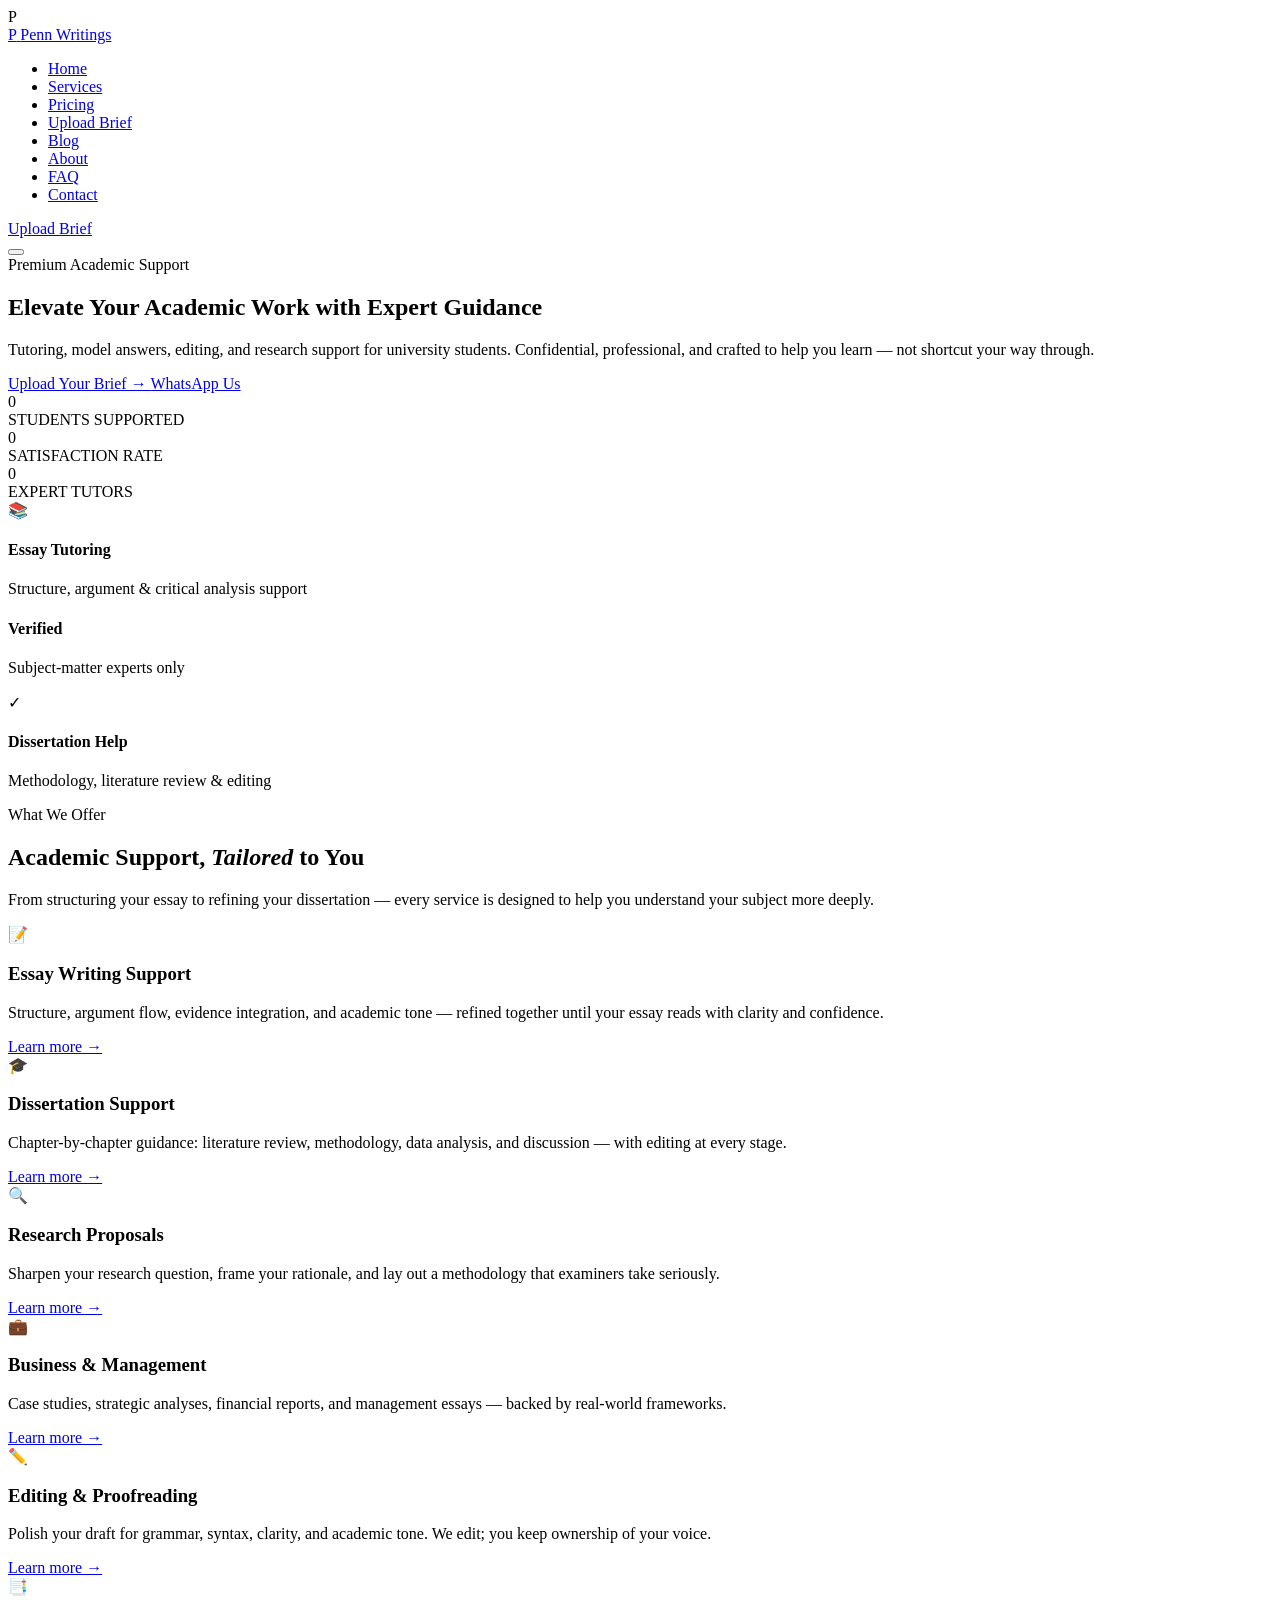
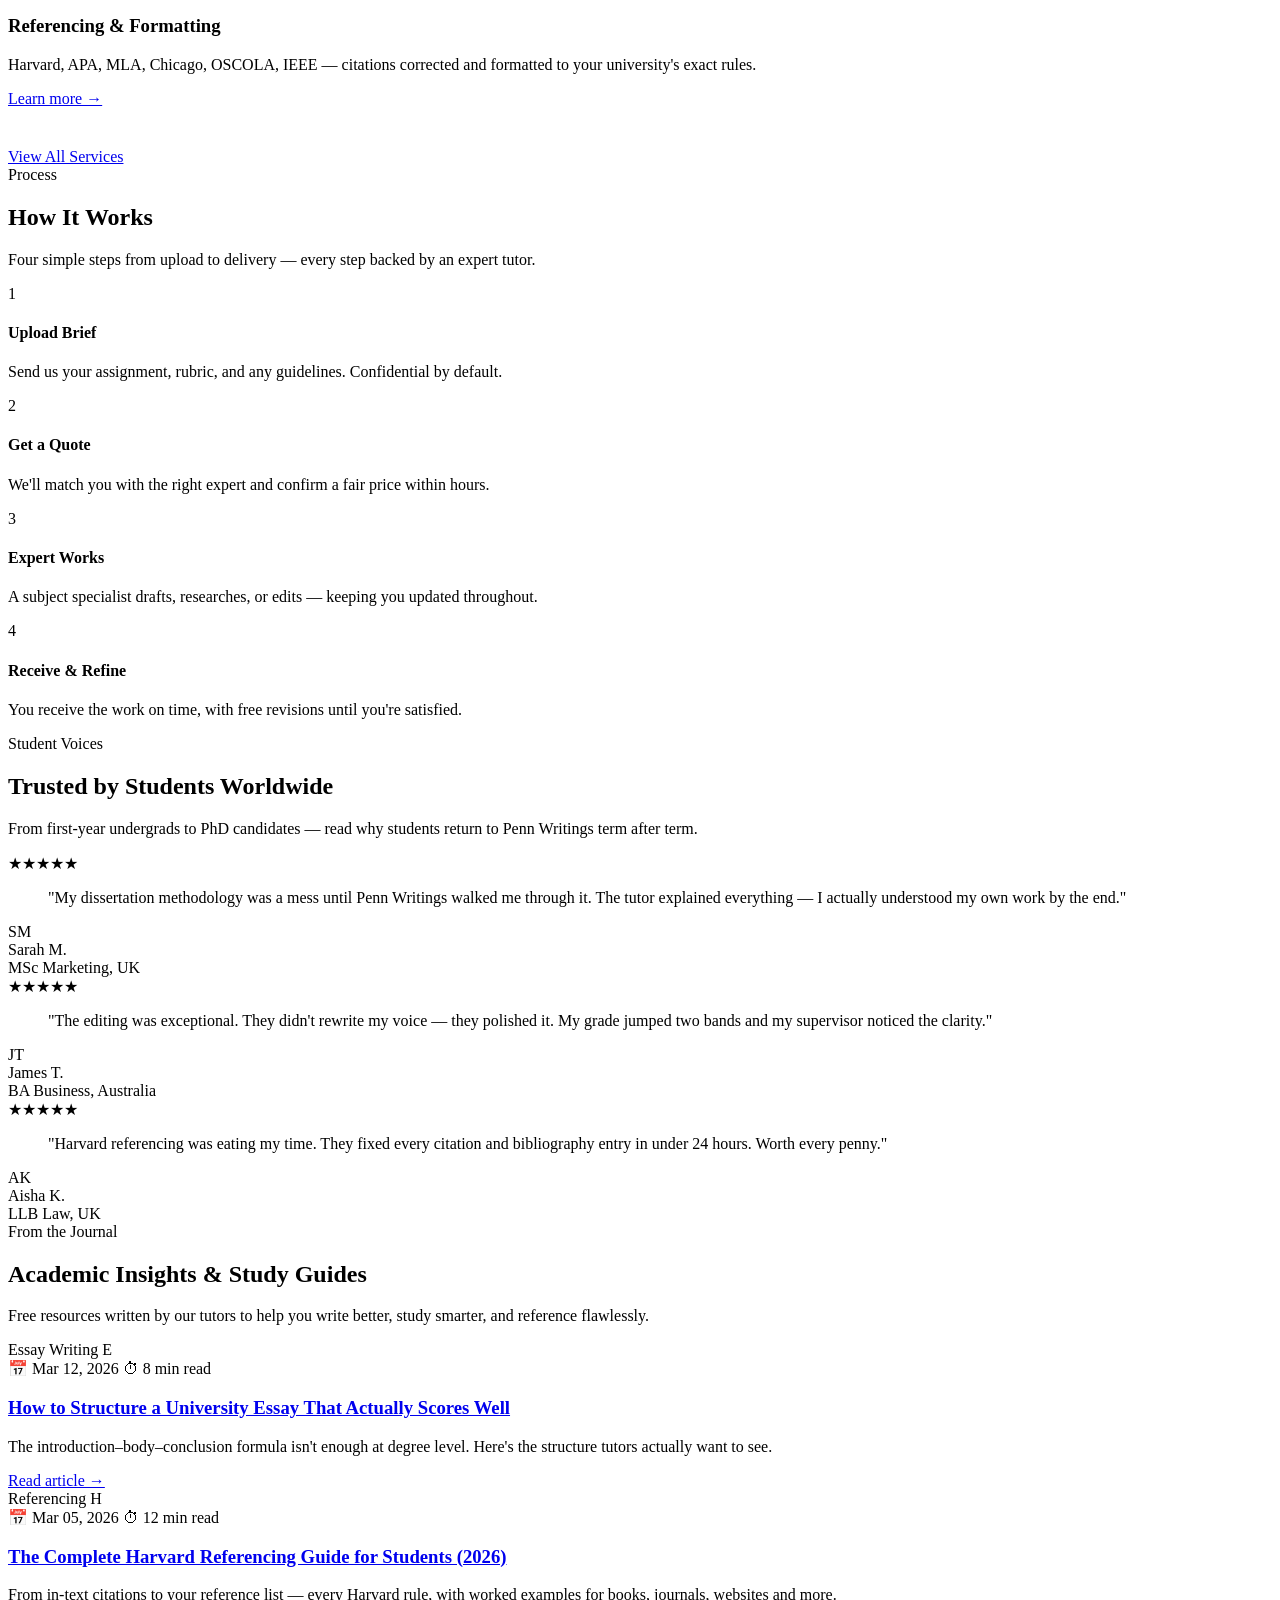
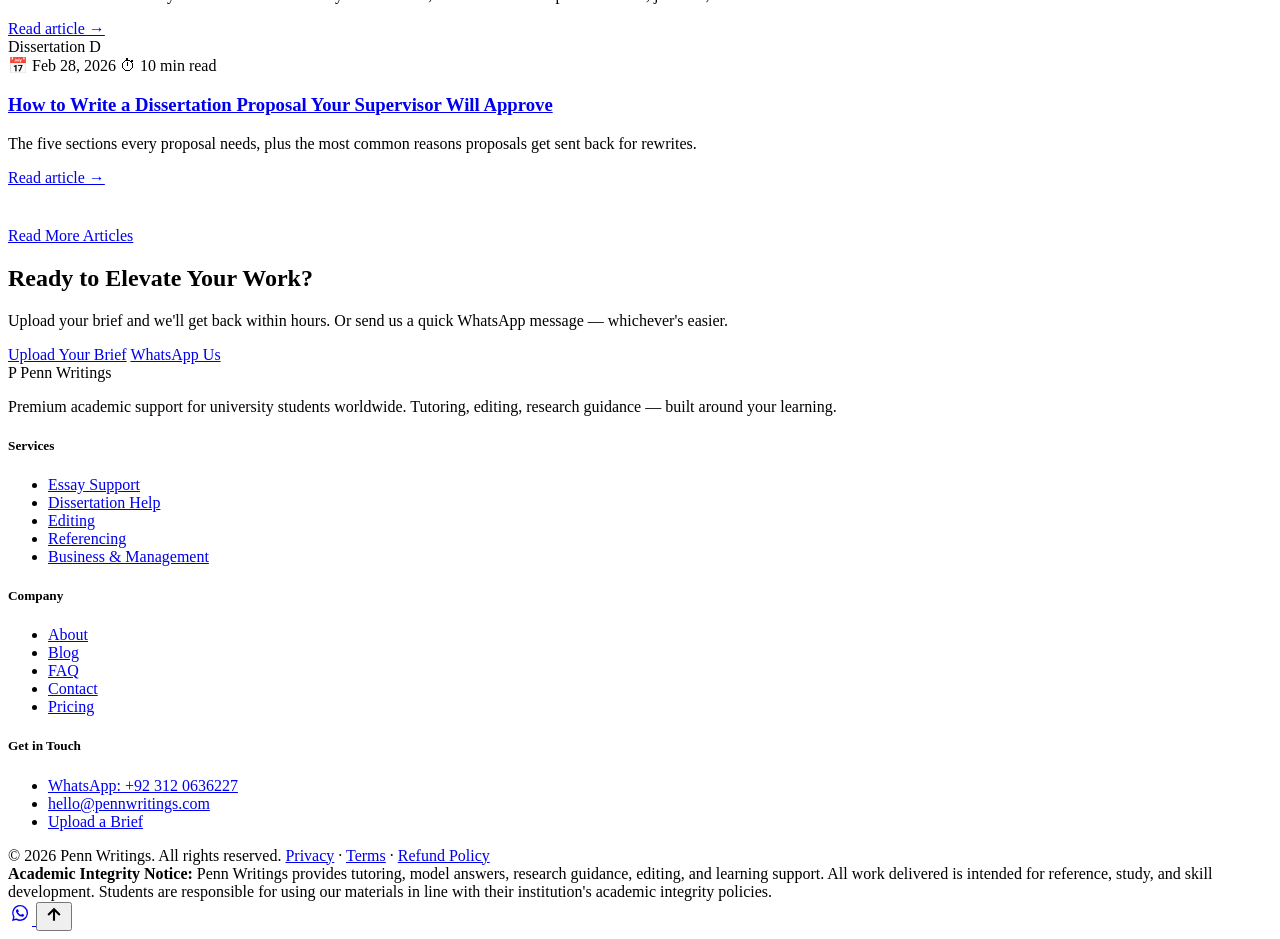
==== commit 7ec962eb: "Update website pages" ====
--- a/index.html
+++ b/index.html
@@ -1,554 +1,423 @@
 <!DOCTYPE html>
 <html lang="en">
 <head>
-<meta charset="UTF-8">
-<meta name="viewport" content="width=device-width, initial-scale=1.0">
-<title>Penn Writings – Professional Academic Support</title>
-<link href="https://fonts.googleapis.com/css2?family=Playfair+Display:ital,wght@0,400;0,600;0,700;0,900;1,400;1,700&family=DM+Sans:wght@300;400;500;600&display=swap" rel="stylesheet">
-<style>
-:root{--navy:#0f2342;--navy-mid:#1a3a6b;--gold:#c9a84c;--gold-light:#f0d080;--cream:#faf8f3;--white:#ffffff;--text-dark:#0f2342;--text-muted:#5a6a82;--border:#e4ddd0;--shadow:rgba(15,35,66,0.12);}
-*{margin:0;padding:0;box-sizing:border-box;}
-html{scroll-behavior:smooth;}
-body{font-family:'DM Sans',sans-serif;background:var(--cream);color:var(--text-dark);overflow-x:hidden;}
-nav{position:fixed;top:0;left:0;right:0;z-index:1000;background:rgba(15,35,66,0.97);backdrop-filter:blur(12px);padding:0 5%;display:flex;align-items:center;justify-content:space-between;height:68px;border-bottom:1px solid rgba(201,168,76,0.25);}
-.nav-logo{font-family:'Playfair Display',serif;font-size:1.55rem;font-weight:700;color:var(--white);letter-spacing:-0.5px;text-decoration:none;}
-.nav-logo span{color:var(--gold);}
-.nav-links{display:flex;gap:24px;list-style:none;align-items:center;}
-.nav-links a{color:rgba(255,255,255,0.78);text-decoration:none;font-size:0.84rem;font-weight:500;transition:color 0.2s;}
-.nav-links a:hover{color:var(--gold);}
-.nav-cta{background:var(--gold);color:var(--navy)!important;padding:9px 18px;border-radius:6px;font-weight:600!important;font-size:0.8rem!important;transition:background 0.2s,transform 0.15s!important;}
-.nav-cta:hover{background:var(--gold-light)!important;transform:translateY(-1px);}
-.nav-toggle{display:none;background:none;border:1px solid rgba(255,255,255,0.3);border-radius:6px;width:40px;height:36px;cursor:pointer;flex-direction:column;align-items:center;justify-content:center;gap:5px;padding:0 9px;}
-.nav-toggle span{display:block;width:100%;height:1.5px;background:var(--white);border-radius:2px;}
-.mobile-menu{display:none;position:fixed;top:68px;left:0;right:0;background:rgba(15,35,66,0.98);backdrop-filter:blur(12px);border-bottom:1px solid rgba(201,168,76,0.2);padding:20px 5%;z-index:999;flex-direction:column;gap:12px;}
-.mobile-menu.open{display:flex;}
-.mobile-menu a{color:rgba(255,255,255,0.78);text-decoration:none;font-size:0.95rem;font-weight:500;padding:8px 0;border-bottom:1px solid rgba(255,255,255,0.08);transition:color 0.2s;}
-.mobile-menu a:hover{color:var(--gold);}
-.mobile-menu a:last-child{border-bottom:none;}
-.hero{min-height:100vh;background:var(--navy);position:relative;display:flex;align-items:center;padding:100px 5% 60px;overflow:hidden;}
-.hero-bg{position:absolute;inset:0;background:radial-gradient(ellipse 60% 80% at 70% 50%,rgba(201,168,76,0.07) 0%,transparent 70%),radial-gradient(ellipse 40% 60% at 20% 80%,rgba(26,58,107,0.5) 0%,transparent 60%);}
-.hero-grid{position:absolute;inset:0;opacity:0.035;background-image:linear-gradient(rgba(255,255,255,0.5) 1px,transparent 1px),linear-gradient(90deg,rgba(255,255,255,0.5) 1px,transparent 1px);background-size:60px 60px;}
-.hero-inner{position:relative;z-index:2;display:grid;grid-template-columns:1fr 320px;gap:56px;align-items:center;width:100%;}
-.hero-tag{display:inline-flex;align-items:center;gap:8px;background:rgba(201,168,76,0.15);border:1px solid rgba(201,168,76,0.35);color:var(--gold);font-size:0.74rem;font-weight:600;letter-spacing:1.8px;text-transform:uppercase;padding:7px 16px;border-radius:50px;margin-bottom:22px;animation:fadeUp 0.6s ease both;}
-.hero-tag::before{content:'';width:6px;height:6px;border-radius:50%;background:var(--gold);animation:pulse 2s infinite;}
-@keyframes pulse{0%,100%{opacity:1}50%{opacity:0.3}}
-.hero h1{font-family:'Playfair Display',serif;font-size:clamp(2.4rem,4vw,3.7rem);font-weight:900;color:var(--white);line-height:1.1;margin-bottom:18px;animation:fadeUp 0.6s 0.1s ease both;}
-.hero h1 em{font-style:italic;color:var(--gold);}
-.hero-lead{font-size:0.97rem;color:rgba(255,255,255,0.65);line-height:1.8;margin-bottom:34px;font-weight:300;animation:fadeUp 0.6s 0.2s ease both;}
-.hero-btns{display:flex;gap:12px;flex-wrap:wrap;animation:fadeUp 0.6s 0.3s ease both;}
-.btn-primary{background:var(--gold);color:var(--navy);padding:13px 26px;border-radius:8px;font-weight:700;font-size:0.88rem;text-decoration:none;display:inline-flex;align-items:center;gap:8px;transition:background 0.2s,transform 0.15s,box-shadow 0.2s;box-shadow:0 4px 20px rgba(201,168,76,0.3);}
-.btn-primary:hover{background:var(--gold-light);transform:translateY(-2px);box-shadow:0 8px 28px rgba(201,168,76,0.4);}
-.btn-secondary{background:rgba(255,255,255,0.08);border:1px solid rgba(255,255,255,0.25);color:var(--white);padding:13px 26px;border-radius:8px;font-weight:500;font-size:0.88rem;text-decoration:none;display:inline-flex;align-items:center;gap:8px;transition:background 0.2s,border-color 0.2s,transform 0.15s;}
-.btn-secondary:hover{background:rgba(255,255,255,0.14);border-color:rgba(255,255,255,0.4);transform:translateY(-2px);}
-.hero-stats{display:flex;gap:32px;margin-top:44px;animation:fadeUp 0.6s 0.4s ease both;}
-.stat-num{font-family:'Playfair Display',serif;font-size:1.9rem;font-weight:700;color:var(--gold);line-height:1;}
-.stat-label{font-size:0.72rem;color:rgba(255,255,255,0.44);margin-top:3px;}
-.hero-cards{display:flex;flex-direction:column;gap:14px;animation:fadeLeft 0.7s 0.3s ease both;}
-@keyframes fadeLeft{from{opacity:0;transform:translateX(24px)}to{opacity:1;transform:translateX(0)}}
-.hcard{background:rgba(255,255,255,0.05);border:1px solid rgba(201,168,76,0.18);border-radius:14px;padding:16px 20px;backdrop-filter:blur(10px);}
-.hcard-icon{font-size:1.2rem;margin-bottom:5px;display:block;}
-.hcard h4{font-family:'Playfair Display',serif;font-size:0.88rem;color:var(--white);margin-bottom:3px;}
-.hcard p{font-size:0.74rem;color:rgba(255,255,255,0.46);line-height:1.5;}
-@keyframes fadeUp{from{opacity:0;transform:translateY(24px)}to{opacity:1;transform:translateY(0)}}
-section{padding:84px 5%;}
-.section-label{display:inline-block;font-size:0.69rem;font-weight:700;letter-spacing:2.5px;text-transform:uppercase;color:var(--gold);margin-bottom:9px;}
-.section-title{font-family:'Playfair Display',serif;font-size:clamp(1.85rem,2.8vw,2.6rem);font-weight:700;color:var(--navy);line-height:1.2;margin-bottom:11px;}
-.section-sub{font-size:0.93rem;color:var(--text-muted);line-height:1.8;font-weight:300;}
-.reveal{opacity:0;transform:translateY(26px);transition:opacity 0.6s ease,transform 0.6s ease;}
-.reveal.visible{opacity:1;transform:translateY(0);}
-.intro-band{background:var(--navy);padding:36px 5%;text-align:center;}
-.intro-band p{font-size:0.97rem;color:rgba(255,255,255,0.7);max-width:800px;margin:0 auto;line-height:1.9;font-weight:300;}
-.intro-band strong{color:var(--gold);font-weight:600;}
-#services{background:var(--white);}
-.services-tabs{display:flex;gap:7px;flex-wrap:wrap;margin-bottom:36px;}
-.tab-btn{padding:9px 18px;border-radius:50px;border:1px solid var(--border);background:transparent;font-family:'DM Sans',sans-serif;font-size:0.8rem;font-weight:500;color:var(--text-muted);cursor:pointer;transition:all 0.2s;}
-.tab-btn.active,.tab-btn:hover{background:var(--navy);color:var(--white);border-color:var(--navy);}
-.service-panel{display:none;}
-.service-panel.active{display:grid;grid-template-columns:repeat(auto-fit,minmax(265px,1fr));gap:18px;}
-.scard{background:var(--cream);border:1px solid var(--border);border-radius:14px;padding:24px 22px;transition:transform 0.25s,box-shadow 0.25s,border-color 0.25s;position:relative;overflow:hidden;}
-.scard::before{content:'';position:absolute;top:0;left:0;width:3px;height:0;background:var(--gold);transition:height 0.3s;border-radius:0 0 3px 3px;}
-.scard:hover::before{height:100%;}
-.scard:hover{transform:translateY(-5px);box-shadow:0 14px 34px var(--shadow);border-color:rgba(201,168,76,0.32);}
-.scard-icon{width:44px;height:44px;background:var(--navy);border-radius:10px;display:flex;align-items:center;justify-content:center;font-size:1.15rem;margin-bottom:14px;}
-.scard h3{font-family:'Playfair Display',serif;font-size:1rem;color:var(--navy);margin-bottom:8px;}
-.scard ul{list-style:none;display:flex;flex-direction:column;gap:5px;}
-.scard ul li{font-size:0.78rem;color:var(--text-muted);padding-left:13px;position:relative;line-height:1.5;}
-.scard ul li::before{content:'→';position:absolute;left:0;color:var(--gold);font-size:0.68rem;top:1px;}
-.scard-link{display:inline-flex;align-items:center;gap:5px;margin-top:12px;font-size:0.76rem;font-weight:600;color:var(--gold);text-decoration:none;transition:gap 0.2s;}
-.scard-link:hover{gap:9px;}
-.subjects-grid{display:flex;flex-wrap:wrap;gap:8px;margin-top:20px;}
-.subject-chip{background:var(--navy);color:rgba(255,255,255,0.8);font-size:0.74rem;font-weight:500;padding:6px 14px;border-radius:50px;}
-#how-it-works{background:var(--cream);}
-.steps-row{display:grid;grid-template-columns:repeat(auto-fit,minmax(195px,1fr));gap:26px;margin-top:46px;}
-.step{text-align:center;}
-.step-num{width:58px;height:58px;border-radius:50%;background:var(--navy);color:var(--gold);font-family:'Playfair Display',serif;font-size:1.35rem;font-weight:700;display:flex;align-items:center;justify-content:center;margin:0 auto 14px;border:2px solid var(--gold);transition:transform 0.2s;}
-.step:hover .step-num{transform:scale(1.08);}
-.step h4{font-family:'Playfair Display',serif;font-size:0.97rem;color:var(--navy);margin-bottom:6px;}
-.step p{font-size:0.8rem;color:var(--text-muted);line-height:1.7;}
-#pricing{background:var(--white);}
-.pricing-grid{display:grid;grid-template-columns:repeat(auto-fit,minmax(230px,1fr));gap:18px;margin:36px 0 28px;}
-.price-card{border-radius:16px;padding:26px 22px;border:1px solid var(--border);background:var(--cream);position:relative;transition:transform 0.25s,box-shadow 0.25s;}
-.price-card:hover{transform:translateY(-5px);box-shadow:0 14px 34px var(--shadow);}
-.price-card.featured{background:var(--navy);border-color:var(--gold);}
-.price-card.featured .price-label,.price-card.featured .price-desc,.price-card.featured .price-features li{color:rgba(255,255,255,0.62);}
-.price-card.featured .price-title{color:var(--white);}
-.price-card.featured .price-amount{color:var(--gold);}
-.featured-badge{position:absolute;top:-11px;left:50%;transform:translateX(-50%);background:var(--gold);color:var(--navy);font-size:0.66rem;font-weight:700;letter-spacing:1px;text-transform:uppercase;padding:4px 14px;border-radius:50px;white-space:nowrap;}
-.price-label{font-size:0.68rem;font-weight:700;letter-spacing:2px;text-transform:uppercase;color:var(--text-muted);margin-bottom:5px;}
-.price-title{font-family:'Playfair Display',serif;font-size:1.05rem;color:var(--navy);font-weight:700;margin-bottom:4px;}
-.price-amount{font-family:'Playfair Display',serif;font-size:2.3rem;font-weight:900;color:var(--navy);line-height:1;margin:12px 0 4px;}
-.price-amount sup{font-size:0.95rem;font-weight:600;vertical-align:top;margin-top:7px;display:inline-block;}
-.price-desc{font-size:0.76rem;color:var(--text-muted);margin-bottom:16px;}
-.price-divider{height:1px;background:var(--border);margin-bottom:14px;}
-.price-card.featured .price-divider{background:rgba(255,255,255,0.1);}
-.price-features{list-style:none;display:flex;flex-direction:column;gap:6px;margin-bottom:20px;}
-.price-features li{font-size:0.78rem;color:var(--text-muted);display:flex;align-items:flex-start;gap:7px;line-height:1.5;}
-.price-features li::before{content:'✓';color:var(--gold);font-weight:700;font-size:0.78rem;flex-shrink:0;}
-.price-btn{display:block;text-align:center;padding:10px;border-radius:8px;font-size:0.82rem;font-weight:600;text-decoration:none;transition:all 0.2s;}
-.price-btn-outline{border:1px solid var(--gold);color:var(--gold);}
-.price-btn-outline:hover{background:var(--gold);color:var(--navy);}
-.price-btn-fill{background:var(--gold);color:var(--navy);}
-.price-btn-fill:hover{background:var(--gold-light);}
-.pricing-table-wrap{overflow-x:auto;border-radius:14px;border:1px solid var(--border);margin-top:14px;}
-.pricing-table{width:100%;border-collapse:collapse;min-width:560px;}
-.pricing-table th{background:var(--navy);color:var(--gold);font-family:'Playfair Display',serif;font-size:0.85rem;font-weight:600;padding:13px 16px;text-align:left;}
-.pricing-table th:first-child{border-radius:13px 0 0 0;}
-.pricing-table th:last-child{border-radius:0 13px 0 0;text-align:center;}
-.pricing-table td{padding:11px 16px;font-size:0.82rem;border-bottom:1px solid var(--border);color:var(--text-dark);}
-.pricing-table td:last-child{text-align:center;font-weight:700;color:var(--navy);}
-.pricing-table tr:last-child td{border-bottom:none;}
-.pricing-table tr:nth-child(even) td{background:var(--cream);}
-.pricing-table tr:hover td{background:rgba(201,168,76,0.05);}
-.diss-row td{background:rgba(201,168,76,0.07)!important;font-weight:600;}
-.table-note{font-size:0.76rem;color:var(--text-muted);margin-top:11px;font-style:italic;}
-#testimonials{background:var(--navy);}
-#testimonials .section-title{color:var(--white);}
-#testimonials .section-sub{color:rgba(255,255,255,0.5);}
-.tgrid{display:grid;grid-template-columns:repeat(auto-fit,minmax(285px,1fr));gap:18px;margin-top:46px;}
-.tcard{background:rgba(255,255,255,0.05);border:1px solid rgba(201,168,76,0.15);border-radius:14px;padding:24px 22px;transition:transform 0.25s,border-color 0.25s;}
-.tcard:hover{transform:translateY(-5px);border-color:rgba(201,168,76,0.38);}
-.stars{color:var(--gold);font-size:0.88rem;letter-spacing:2px;margin-bottom:11px;}
-.ttext{font-size:0.86rem;color:rgba(255,255,255,0.72);line-height:1.8;font-style:italic;font-weight:300;margin-bottom:16px;}
-.tauthor{display:flex;align-items:center;gap:10px;}
-.tavatar{width:38px;height:38px;border-radius:50%;display:flex;align-items:center;justify-content:center;font-family:'Playfair Display',serif;font-size:0.9rem;font-weight:700;color:var(--navy);flex-shrink:0;}
-.tname{font-size:0.83rem;font-weight:600;color:var(--white);}
-.trole{font-size:0.71rem;color:rgba(255,255,255,0.4);}
-#why-us{background:var(--cream);}
-.why-grid{display:grid;grid-template-columns:1fr 1fr;gap:56px;align-items:center;margin-top:46px;}
-.why-items{display:flex;flex-direction:column;gap:14px;}
-.why-item{display:flex;gap:13px;align-items:flex-start;padding:15px 17px;border-radius:12px;border:1px solid var(--border);transition:border-color 0.2s,box-shadow 0.2s;background:var(--white);}
-.why-item:hover{border-color:rgba(201,168,76,0.38);box-shadow:0 4px 14px var(--shadow);}
-.why-check{width:33px;height:33px;background:rgba(201,168,76,0.11);border-radius:8px;display:flex;align-items:center;justify-content:center;font-size:0.9rem;flex-shrink:0;}
-.why-item h4{font-size:0.9rem;font-weight:600;color:var(--navy);margin-bottom:3px;}
-.why-item p{font-size:0.78rem;color:var(--text-muted);line-height:1.6;}
-.why-right{background:var(--navy);border-radius:18px;padding:36px 30px;text-align:center;position:relative;overflow:hidden;}
-.why-right::before{content:'';position:absolute;top:-60px;right:-60px;width:180px;height:180px;border-radius:50%;background:rgba(201,168,76,0.07);}
-.why-right h3{font-family:'Playfair Display',serif;font-size:1.55rem;color:var(--white);margin-bottom:9px;}
-.why-right > p{font-size:0.83rem;color:rgba(255,255,255,0.5);line-height:1.7;margin-bottom:22px;font-weight:300;}
-.info-box{background:rgba(201,168,76,0.11);border:1px solid rgba(201,168,76,0.26);border-radius:10px;padding:14px;margin-bottom:14px;}
-.info-box .ib-val{font-family:'Playfair Display',serif;font-size:1.8rem;font-weight:700;color:var(--gold);}
-.info-box .ib-sub{font-size:0.72rem;color:rgba(255,255,255,0.4);}
-.integrity{background:#0b1d38;padding:44px 5%;text-align:center;}
-.integrity-inner{max-width:720px;margin:0 auto;}
-.integrity h3{font-family:'Playfair Display',serif;font-size:1.25rem;color:var(--gold);margin-bottom:11px;}
-.integrity p{font-size:0.86rem;color:rgba(255,255,255,0.58);line-height:1.88;font-weight:300;}
-#contact{background:linear-gradient(135deg,var(--navy) 0%,#1a3a6b 100%);text-align:center;padding:92px 5%;position:relative;overflow:hidden;}
-#contact::before{content:'';position:absolute;inset:0;background:radial-gradient(ellipse 70% 70% at 50% 50%,rgba(201,168,76,0.07) 0%,transparent 70%);pointer-events:none;}
-#contact .section-title{color:var(--white);margin-bottom:11px;}
-#contact .section-sub{color:rgba(255,255,255,0.56);max-width:470px;margin:0 auto 38px;}
-.contact-btns{display:flex;flex-wrap:wrap;justify-content:center;gap:14px;}
-.wa-btn{background:#25D366;color:var(--white);padding:14px 32px;border-radius:10px;font-weight:700;font-size:0.92rem;text-decoration:none;display:inline-flex;align-items:center;gap:9px;transition:background 0.2s,transform 0.15s,box-shadow 0.2s;box-shadow:0 4px 22px rgba(37,211,102,0.35);}
-.wa-btn:hover{background:#20bc5b;transform:translateY(-2px);box-shadow:0 8px 30px rgba(37,211,102,0.5);}
-.wa-btn svg{width:19px;height:19px;fill:white;}
-footer{background:#080f1f;color:rgba(255,255,255,0.44);text-align:center;padding:26px 5%;font-size:0.78rem;}
-.footer-logo{font-family:'Playfair Display',serif;font-size:1.18rem;color:var(--white);margin-bottom:8px;display:block;}
-.footer-logo span{color:var(--gold);}
-footer a{color:var(--gold);text-decoration:none;}
-.footer-links{display:flex;justify-content:center;gap:22px;flex-wrap:wrap;margin:9px 0;}
-.footer-links a{color:rgba(255,255,255,0.43);font-size:0.76rem;}
-.footer-links a:hover{color:var(--gold);}
-.wa-float{position:fixed;bottom:26px;right:26px;z-index:999;background:#25D366;color:white;width:54px;height:54px;border-radius:50%;display:flex;align-items:center;justify-content:center;box-shadow:0 6px 24px rgba(37,211,102,0.5);text-decoration:none;transition:transform 0.2s,box-shadow 0.2s;animation:waPop 0.5s 1s ease both;}
-.wa-float:hover{transform:scale(1.1);box-shadow:0 10px 32px rgba(37,211,102,0.65);}
-.wa-float svg{width:27px;height:27px;fill:white;}
-@keyframes waPop{from{opacity:0;transform:scale(0.5)}to{opacity:1;transform:scale(1)}}
-@media(max-width:960px){.nav-links{display:none;}.nav-toggle{display:flex;}.hero-inner{grid-template-columns:1fr;}.hero-cards{display:none;}.why-grid{grid-template-columns:1fr;gap:30px;}}
-@media(max-width:600px){.hero-stats{flex-wrap:wrap;gap:18px;}.services-tabs{gap:5px;}.tab-btn{padding:7px 13px;font-size:0.75rem;}}
-</style>
+<meta charset="UTF-8" />
+<meta name="viewport" content="width=device-width, initial-scale=1.0" />
+<title>Penn Writings — Premium Academic Support, Tutoring & Editing for Students</title>
+<meta name="description" content="Penn Writings offers premium academic support, tutoring, editing, and research guidance for university students. Essay help, dissertation support, referencing, and proofreading — confidential and student-friendly." />
+<meta name="keywords" content="academic support, essay help, dissertation help, university tutoring, editing services, referencing, Harvard, APA, proofreading, Penn Writings" />
+<meta name="author" content="Penn Writings" />
+
+<!-- Open Graph -->
+<meta property="og:title" content="Penn Writings — Premium Academic Support for University Students" />
+<meta property="og:description" content="Tutoring, editing, research guidance, and model answers for students worldwide. Upload your brief and get expert support." />
+<meta property="og:type" content="website" />
+<meta property="og:url" content="https://pennwritings.com/" />
+<meta property="og:image" content="assets/img/og-image.jpg" />
+<meta name="twitter:card" content="summary_large_image" />
+
+<!-- Fonts -->
+<link rel="preconnect" href="https://fonts.googleapis.com" />
+<link rel="preconnect" href="https://fonts.gstatic.com" crossorigin />
+<link href="https://fonts.googleapis.com/css2?family=Playfair+Display:ital,wght@0,400;0,600;0,700;1,400;1,700&family=DM+Sans:wght@400;500;600;700&display=swap" rel="stylesheet" />
+
+<link rel="stylesheet" href="assets/css/style.css" />
+
+<!-- Schema: Organization + ProfessionalService -->
+<script type="application/ld+json">
+{
+  "@context": "https://schema.org",
+  "@type": "ProfessionalService",
+  "name": "Penn Writings",
+  "url": "https://pennwritings.com/",
+  "logo": "https://pennwritings.com/assets/img/logo.png",
+  "description": "Premium academic support, tutoring, editing and research guidance for university students worldwide.",
+  "telephone": "+92 312 0636227",
+  "priceRange": "$$",
+  "areaServed": "Worldwide",
+  "serviceType": ["Academic Tutoring","Editing & Proofreading","Research Guidance","Dissertation Support"],
+  "sameAs": []
+}
+</script>
 </head>
+
 <body>
 
-<!-- NAV -->
-<nav>
-  <a href="#" class="nav-logo">Penn <span>Writings</span></a>
-  <ul class="nav-links">
-    <li><a href="#services">Services</a></li>
-    <li><a href="#pricing">Pricing</a></li>
-    <li><a href="#how-it-works">How It Works</a></li>
-    <li><a href="#testimonials">Testimonials</a></li>
-    <li><a href="#why-us">Why Us</a></li>
-    <li><a href="https://wa.me/923120636227" target="_blank" class="nav-cta">Get Help Now</a></li>
-  </ul>
-  <button class="nav-toggle" onclick="toggleMenu()" aria-label="Menu"><span></span><span></span><span></span></button>
-</nav>
-<div class="mobile-menu" id="mobileMenu">
-  <a href="#services" onclick="closeMenu()">Services</a>
-  <a href="#pricing" onclick="closeMenu()">Pricing</a>
-  <a href="#how-it-works" onclick="closeMenu()">How It Works</a>
-  <a href="#testimonials" onclick="closeMenu()">Testimonials</a>
-  <a href="#why-us" onclick="closeMenu()">Why Us</a>
-  <a href="#contact" onclick="closeMenu()">Contact</a>
-  <a href="https://wa.me/923120636227" target="_blank" style="color:#25D366!important;">💬 WhatsApp Us</a>
+<!-- Preloader -->
+<div class="preloader" aria-hidden="true">
+  <div class="preloader-mark">P</div>
 </div>
 
+<!-- Header -->
+<header class="site-header">
+  <div class="nav-wrap">
+    <a href="index.html" class="logo" aria-label="Penn Writings home">
+      <span class="logo-mark">P</span>
+      <span>Penn Writings</span>
+    </a>
+
+    <nav aria-label="Primary">
+      <ul class="nav-menu" id="navMenu">
+        <li><a href="index.html">Home</a></li>
+        <li><a href="services.html">Services</a></li>
+        <li><a href="pricing.html">Pricing</a></li>
+        <li><a href="upload-brief.html">Upload Brief</a></li>
+        <li><a href="blog.html">Blog</a></li>
+        <li><a href="about.html">About</a></li>
+        <li><a href="faq.html">FAQ</a></li>
+        <li><a href="contact.html">Contact</a></li>
+      </ul>
+    </nav>
+
+    <div class="nav-cta">
+      <a href="upload-brief.html" class="btn btn-primary btn-sm">Upload Brief</a>
+    </div>
+
+    <button class="hamburger" aria-label="Toggle menu" aria-controls="navMenu" aria-expanded="false">
+      <span></span><span></span><span></span>
+    </button>
+  </div>
+</header>
+
+<main>
+
 <!-- HERO -->
-<section class="hero" id="home">
-  <div class="hero-bg"></div><div class="hero-grid"></div>
-  <div class="hero-inner">
-    <div>
-      <div class="hero-tag">Trusted Academic Support</div>
-      <h1>Write <em>Smarter,</em><br>Score <em>Higher.</em></h1>
-      <p class="hero-lead">Penn Writings provides professional academic support across all subjects — from business essays and dissertations to research papers and case studies. Expert help, delivered on time, every time.</p>
-      <div class="hero-btns">
-        <a href="https://wa.me/923120636227" target="_blank" class="btn-primary">
-          <svg width="17" height="17" viewBox="0 0 24 24" fill="currentColor"><path d="M17.472 14.382c-.297-.149-1.758-.867-2.03-.967-.273-.099-.471-.148-.67.15-.197.297-.767.966-.94 1.164-.173.199-.347.223-.644.075-.297-.15-1.255-.463-2.39-1.475-.883-.788-1.48-1.761-1.653-2.059-.173-.297-.018-.458.13-.606.134-.133.298-.347.446-.52.149-.174.198-.298.298-.497.099-.198.05-.371-.025-.52-.075-.149-.669-1.612-.916-2.207-.242-.579-.487-.5-.669-.51-.173-.008-.371-.01-.57-.01-.198 0-.52.074-.792.372-.272.297-1.04 1.016-1.04 2.479 0 1.462 1.065 2.875 1.213 3.074.149.198 2.096 3.2 5.077 4.487.709.306 1.262.489 1.694.625.712.227 1.36.195 1.871.118.571-.085 1.758-.719 2.006-1.413.248-.694.248-1.289.173-1.413-.074-.124-.272-.198-.57-.347m-5.421 7.403h-.004a9.87 9.87 0 01-5.031-1.378l-.361-.214-3.741.982.998-3.648-.235-.374a9.86 9.86 0 01-1.51-5.26c.001-5.45 4.436-9.884 9.888-9.884 2.64 0 5.122 1.03 6.988 2.898a9.825 9.825 0 012.893 6.994c-.003 5.45-4.437 9.884-9.885 9.884m8.413-18.297A11.815 11.815 0 0012.05 0C5.495 0 .16 5.335.157 11.892c0 2.096.547 4.142 1.588 5.945L.057 24l6.305-1.654a11.882 11.882 0 005.683 1.448h.005c6.554 0 11.89-5.335 11.893-11.893a11.821 11.821 0 00-3.48-8.413z"/></svg>
+<section class="hero">
+  <div class="container hero-grid">
+    <div class="hero-content reveal">
+      <span class="eyebrow">Premium Academic Support</span>
+      <h1>Elevate Your Academic Work with <span class="accent">Expert</span> Guidance</h1>
+      <p class="hero-lead">
+        Tutoring, model answers, editing, and research support for university students.
+        Confidential, professional, and crafted to help you learn — not shortcut your way through.
+      </p>
+      <div class="hero-actions">
+        <a href="upload-brief.html" class="btn btn-primary">
+          Upload Your Brief →
+        </a>
+        <a href="https://wa.me/923120636227" class="btn btn-whatsapp" target="_blank" rel="noopener">
           WhatsApp Us
         </a>
-        <a href="#services" class="btn-secondary">Explore Services →</a>
-      </div>
+      </div>
+
       <div class="hero-stats">
-        <div class="stat"><div class="stat-num">2,400+</div><div class="stat-label">Orders Completed</div></div>
-        <div class="stat"><div class="stat-num">98%</div><div class="stat-label">Satisfaction Rate</div></div>
-        <div class="stat"><div class="stat-num">24/7</div><div class="stat-label">Always Available</div></div>
-        <div class="stat"><div class="stat-num">50+</div><div class="stat-label">Subjects Covered</div></div>
-      </div>
-    </div>
-    <div class="hero-cards">
-      <div class="hcard"><span class="hcard-icon">📊</span><h4>Business &amp; Management</h4><p>Essays, case studies, strategic reports &amp; more.</p></div>
-      <div class="hcard"><span class="hcard-icon">🎓</span><h4>Dissertations &amp; Research</h4><p>Full chapter support, proposals &amp; literature reviews.</p></div>
-      <div class="hcard"><span class="hcard-icon">✏️</span><h4>Editing &amp; Proofreading</h4><p>Grammar, clarity, referencing &amp; academic tone.</p></div>
-    </div>
-  </div>
-</section>
-
-<!-- INTRO BAND -->
-<div class="intro-band">
-  <p>We provide <strong>professional academic support</strong> for students across all subjects, with a strong focus on <strong>Business and Management</strong>. Our aim is to help students understand their coursework, improve their academic writing, and produce <strong>well-structured, properly researched work.</strong></p>
-</div>
-
-<!-- SERVICES -->
-<section id="services">
-  <div class="reveal" style="margin-bottom:32px;">
-    <span class="section-label">What We Cover</span>
-    <h2 class="section-title">Full-Spectrum Academic Support</h2>
-    <p class="section-sub">Browse by category — click a tab to explore everything we offer in that area.</p>
-  </div>
-  <div class="services-tabs reveal">
-    <button class="tab-btn active" onclick="showTab('business',this)">📊 Business &amp; Management</button>
-    <button class="tab-btn" onclick="showTab('research',this)">🔬 Research &amp; Dissertation</button>
-    <button class="tab-btn" onclick="showTab('essays',this)">📝 Essays &amp; Assignments</button>
-    <button class="tab-btn" onclick="showTab('subjects',this)">📚 All Subjects</button>
-  </div>
-
-  <div class="service-panel active" id="tab-business">
-    <div class="scard reveal">
-      <div class="scard-icon">📝</div><h3>Business Essays &amp; Reports</h3>
-      <ul><li>Analytical &amp; argumentative business essays</li><li>Formal reports with executive summaries</li><li>Critical evaluations and reflective reports</li><li>Portfolios and personal development plans</li></ul>
-      <a href="https://wa.me/923120636227" target="_blank" class="scard-link">Order Now →</a>
-    </div>
-    <div class="scard reveal">
-      <div class="scard-icon">🔍</div><h3>Case Study Analysis</h3>
-      <ul><li>SWOT, PESTLE, Porter's Five Forces</li><li>Strategic analysis and competitive positioning</li><li>Real-world business case evaluations</li><li>Industry-specific case breakdowns</li></ul>
-      <a href="https://wa.me/923120636227" target="_blank" class="scard-link">Order Now →</a>
-    </div>
-    <div class="scard reveal">
-      <div class="scard-icon">🎯</div><h3>Strategic Management</h3>
-      <ul><li>Corporate strategy assignments</li><li>Business model analysis</li><li>Strategic planning and implementation</li><li>Change management reports</li></ul>
-      <a href="https://wa.me/923120636227" target="_blank" class="scard-link">Order Now →</a>
-    </div>
-    <div class="scard reveal">
-      <div class="scard-icon">📣</div><h3>Marketing Assignments</h3>
-      <ul><li>Marketing plans and strategies</li><li>Consumer behaviour analysis</li><li>Digital marketing reports</li><li>Brand and market research</li></ul>
-      <a href="https://wa.me/923120636227" target="_blank" class="scard-link">Order Now →</a>
-    </div>
-    <div class="scard reveal">
-      <div class="scard-icon">👥</div><h3>HRM &amp; Leadership</h3>
-      <ul><li>Human resource management essays</li><li>Leadership &amp; organisational behaviour</li><li>Motivation, culture &amp; team dynamics</li><li>Talent management and retention reports</li></ul>
-      <a href="https://wa.me/923120636227" target="_blank" class="scard-link">Order Now →</a>
-    </div>
-    <div class="scard reveal">
-      <div class="scard-icon">💡</div><h3>Innovation &amp; Operations</h3>
-      <ul><li>Entrepreneurship and innovation assignments</li><li>Operations management reports</li><li>Supply chain and logistics analysis</li><li>Business research projects</li></ul>
-      <a href="https://wa.me/923120636227" target="_blank" class="scard-link">Order Now →</a>
-    </div>
-  </div>
-
-  <div class="service-panel" id="tab-research">
-    <div class="scard reveal">
-      <div class="scard-icon">📋</div><h3>Research Proposals</h3>
-      <ul><li>Topic selection and research questions</li><li>Research objectives and rationale</li><li>Preliminary literature overview</li><li>Proposed methodology outline</li></ul>
-      <a href="https://wa.me/923120636227" target="_blank" class="scard-link">Order Now →</a>
-    </div>
-    <div class="scard reveal">
-      <div class="scard-icon">📖</div><h3>Literature Reviews</h3>
-      <ul><li>Comprehensive source analysis</li><li>Thematic and chronological structures</li><li>Critical evaluation of academic works</li><li>Research gap identification</li></ul>
-      <a href="https://wa.me/923120636227" target="_blank" class="scard-link">Order Now →</a>
-    </div>
-    <div class="scard reveal">
-      <div class="scard-icon">🔬</div><h3>Methodology Chapters</h3>
-      <ul><li>Research design &amp; philosophy</li><li>Qualitative, quantitative &amp; mixed methods</li><li>Sampling, data collection &amp; ethics</li><li>Validity and reliability discussion</li></ul>
-      <a href="https://wa.me/923120636227" target="_blank" class="scard-link">Order Now →</a>
-    </div>
-    <div class="scard reveal">
-      <div class="scard-icon">📊</div><h3>Data Analysis &amp; Findings</h3>
-      <ul><li>Thematic analysis of qualitative data</li><li>Statistical interpretation guidance</li><li>Findings and results chapters</li><li>Discussion and implications</li></ul>
-      <a href="https://wa.me/923120636227" target="_blank" class="scard-link">Order Now →</a>
-    </div>
-    <div class="scard reveal">
-      <div class="scard-icon">🎓</div><h3>Full Dissertation Support</h3>
-      <ul><li>Topic selection and full structure planning</li><li>All chapters from introduction to conclusion</li><li>Recommendations and references</li><li>Final formatting and review</li></ul>
-      <a href="https://wa.me/923120636227" target="_blank" class="scard-link">Order Now →</a>
-    </div>
-    <div class="scard reveal">
-      <div class="scard-icon">🗂️</div><h3>Referencing &amp; Formatting</h3>
-      <ul><li>Harvard, APA, MLA, Chicago styles</li><li>In-text citations and reference lists</li><li>Footnotes, bibliographies &amp; appendices</li><li>Final document formatting and layout</li></ul>
-      <a href="https://wa.me/923120636227" target="_blank" class="scard-link">Order Now →</a>
-    </div>
-  </div>
-
-  <div class="service-panel" id="tab-essays">
-    <div class="scard reveal">
-      <div class="scard-icon">✍️</div><h3>Academic Essay Writing</h3>
-      <ul><li>Argumentative, analytical, descriptive</li><li>Critical and reflective essays</li><li>Comparative and evaluative essays</li><li>Strong intro, body &amp; conclusion structure</li></ul>
-      <a href="https://wa.me/923120636227" target="_blank" class="scard-link">Order Now →</a>
-    </div>
-    <div class="scard reveal">
-      <div class="scard-icon">📑</div><h3>Report Writing</h3>
-      <ul><li>Structured academic and business reports</li><li>Lab and field reports</li><li>Technical and project reports</li><li>Executive summaries and abstracts</li></ul>
-      <a href="https://wa.me/923120636227" target="_blank" class="scard-link">Order Now →</a>
-    </div>
-    <div class="scard reveal">
-      <div class="scard-icon">🔎</div><h3>Critical Analysis</h3>
-      <ul><li>Article and journal critiques</li><li>Book reviews and source evaluation</li><li>Policy analysis and case critiques</li><li>Evidence-based argumentation</li></ul>
-      <a href="https://wa.me/923120636227" target="_blank" class="scard-link">Order Now →</a>
-    </div>
-    <div class="scard reveal">
-      <div class="scard-icon">✏️</div><h3>Editing &amp; Proofreading</h3>
-      <ul><li>Grammar, spelling &amp; punctuation</li><li>Academic tone &amp; clarity improvement</li><li>Structure and flow enhancement</li><li>Plagiarism check &amp; referencing fix</li></ul>
-      <a href="https://wa.me/923120636227" target="_blank" class="scard-link">Order Now →</a>
-    </div>
-    <div class="scard reveal">
-      <div class="scard-icon">📚</div><h3>Coursework &amp; Assignments</h3>
-      <ul><li>Module-specific coursework</li><li>Reflective journals and diaries</li><li>Annotated bibliographies</li><li>Presentations and posters</li></ul>
-      <a href="https://wa.me/923120636227" target="_blank" class="scard-link">Order Now →</a>
-    </div>
-    <div class="scard reveal">
-      <div class="scard-icon">🗣️</div><h3>Referencing Styles</h3>
-      <ul><li>Harvard referencing (most common)</li><li>APA 6th and 7th edition</li><li>MLA, Chicago, Vancouver, OSCOLA</li><li>Any university-specific guide</li></ul>
-      <a href="https://wa.me/923120636227" target="_blank" class="scard-link">Order Now →</a>
-    </div>
-  </div>
-
-  <div class="service-panel" id="tab-subjects">
-    <div class="scard reveal" style="grid-column:1/-1;background:var(--navy);border-color:rgba(201,168,76,0.2);">
-      <h3 style="color:var(--white);font-size:1.05rem;margin-bottom:6px;">All Subjects We Support</h3>
-      <p style="font-size:0.8rem;color:rgba(255,255,255,0.5);margin-bottom:16px;line-height:1.6;">Our expert writers cover a wide range of academic disciplines at all levels — undergraduate, postgraduate, and PhD.</p>
-      <div class="subjects-grid">
-        <span class="subject-chip">Health &amp; Social Care</span><span class="subject-chip">Nursing &amp; Healthcare</span><span class="subject-chip">Education</span><span class="subject-chip">Psychology</span><span class="subject-chip">Sociology</span><span class="subject-chip">Law</span><span class="subject-chip">Engineering &amp; Technology</span><span class="subject-chip">Project Management</span><span class="subject-chip">IT &amp; Computer Science</span><span class="subject-chip">Finance &amp; Accounting</span><span class="subject-chip">Economics</span><span class="subject-chip">Tourism &amp; Hospitality</span><span class="subject-chip">Ethics &amp; Sustainability</span><span class="subject-chip">Business Management</span><span class="subject-chip">Marketing</span><span class="subject-chip">HRM</span><span class="subject-chip">Strategic Management</span><span class="subject-chip">Operations Management</span><span class="subject-chip">Entrepreneurship</span><span class="subject-chip">Leadership Studies</span>
-      </div>
-      <a href="https://wa.me/923120636227" target="_blank" class="scard-link" style="margin-top:18px;">Don't see your subject? Message us →</a>
+        <div>
+          <div class="stat-num"><span data-counter="2400" data-suffix="+">0</span></div>
+          <div class="stat-label">STUDENTS SUPPORTED</div>
+        </div>
+        <div>
+          <div class="stat-num"><span data-counter="98" data-suffix="%">0</span></div>
+          <div class="stat-label">SATISFACTION RATE</div>
+        </div>
+        <div>
+          <div class="stat-num"><span data-counter="50" data-suffix="+">0</span></div>
+          <div class="stat-label">EXPERT TUTORS</div>
+        </div>
+      </div>
+    </div>
+
+    <div class="hero-visual reveal reveal-delay-2" aria-hidden="true">
+      <div class="hero-card hero-card-1">
+        <div class="hero-card-icon">📚</div>
+        <h4>Essay Tutoring</h4>
+        <p>Structure, argument & critical analysis support</p>
+      </div>
+      <div class="hero-card hero-card-3">
+        <h4>Verified</h4>
+        <p>Subject-matter experts only</p>
+      </div>
+      <div class="hero-card hero-card-2">
+        <div class="hero-card-icon">✓</div>
+        <h4>Dissertation Help</h4>
+        <p>Methodology, literature review & editing</p>
+      </div>
+    </div>
+  </div>
+</section>
+
+<!-- SERVICES PREVIEW -->
+<section class="section">
+  <div class="container">
+    <div class="reveal text-center">
+      <span class="eyebrow center">What We Offer</span>
+      <h2 class="section-title">Academic Support, <em style="color:var(--gold-500);font-family:var(--font-display)">Tailored</em> to You</h2>
+      <p class="section-subtitle">From structuring your essay to refining your dissertation — every service is designed to help you understand your subject more deeply.</p>
+    </div>
+
+    <div class="grid grid-3">
+      <article class="service-card reveal">
+        <div class="service-icon">📝</div>
+        <h3>Essay Writing Support</h3>
+        <p>Structure, argument flow, evidence integration, and academic tone — refined together until your essay reads with clarity and confidence.</p>
+        <a href="services.html#essays" class="learn-more">Learn more →</a>
+      </article>
+
+      <article class="service-card reveal reveal-delay-1">
+        <div class="service-icon">🎓</div>
+        <h3>Dissertation Support</h3>
+        <p>Chapter-by-chapter guidance: literature review, methodology, data analysis, and discussion — with editing at every stage.</p>
+        <a href="services.html#dissertations" class="learn-more">Learn more →</a>
+      </article>
+
+      <article class="service-card reveal reveal-delay-2">
+        <div class="service-icon">🔍</div>
+        <h3>Research Proposals</h3>
+        <p>Sharpen your research question, frame your rationale, and lay out a methodology that examiners take seriously.</p>
+        <a href="services.html#proposals" class="learn-more">Learn more →</a>
+      </article>
+
+      <article class="service-card reveal">
+        <div class="service-icon">💼</div>
+        <h3>Business & Management</h3>
+        <p>Case studies, strategic analyses, financial reports, and management essays — backed by real-world frameworks.</p>
+        <a href="services.html#business" class="learn-more">Learn more →</a>
+      </article>
+
+      <article class="service-card reveal reveal-delay-1">
+        <div class="service-icon">✏️</div>
+        <h3>Editing & Proofreading</h3>
+        <p>Polish your draft for grammar, syntax, clarity, and academic tone. We edit; you keep ownership of your voice.</p>
+        <a href="services.html#editing" class="learn-more">Learn more →</a>
+      </article>
+
+      <article class="service-card reveal reveal-delay-2">
+        <div class="service-icon">📑</div>
+        <h3>Referencing & Formatting</h3>
+        <p>Harvard, APA, MLA, Chicago, OSCOLA, IEEE — citations corrected and formatted to your university's exact rules.</p>
+        <a href="services.html#referencing" class="learn-more">Learn more →</a>
+      </article>
+    </div>
+
+    <div class="text-center" style="margin-top:2.5rem">
+      <a href="services.html" class="btn btn-outline">View All Services</a>
     </div>
   </div>
 </section>
 
 <!-- HOW IT WORKS -->
-<section id="how-it-works">
-  <div class="reveal" style="text-align:center;">
-    <span class="section-label">Simple Process</span>
-    <h2 class="section-title">Four Easy Steps</h2>
-    <p class="section-sub" style="margin:0 auto;max-width:470px;">From your first message to final delivery — quick, simple, and stress-free.</p>
-  </div>
-  <div class="steps-row">
-    <div class="step reveal"><div class="step-num">1</div><h4>Contact Us</h4><p>Message us on WhatsApp with your subject, word count, deadline, and any specific instructions.</p></div>
-    <div class="step reveal"><div class="step-num">2</div><h4>Get a Quote</h4><p>We review your order and send a fair, transparent price immediately — no hidden fees.</p></div>
-    <div class="step reveal"><div class="step-num">3</div><h4>Expert Writes</h4><p>A subject-matched expert gets to work, following your guidelines and academic standards.</p></div>
-    <div class="step reveal"><div class="step-num">4</div><h4>Receive &amp; Revise</h4><p>Receive your work before the deadline. Free unlimited revisions until you're fully satisfied.</p></div>
-  </div>
-</section>
-
-<!-- PRICING -->
-<section id="pricing">
-  <div class="reveal" style="margin-bottom:0;">
-    <span class="section-label">Transparent Pricing</span>
-    <h2 class="section-title">Simple, Fair Pricing</h2>
-    <p class="section-sub">No hidden charges. All prices in British Pounds (£). Longer work = better value per word.</p>
-  </div>
-  <div class="pricing-grid">
-    <div class="price-card reveal">
-      <div class="price-label">Short Essay</div>
-      <div class="price-title">1,000 Words</div>
-      <div class="price-amount"><sup>£</sup>20</div>
-      <div class="price-desc">Short assignments &amp; quick tasks</div>
-      <div class="price-divider"></div>
-      <ul class="price-features"><li>Original, plagiarism-free content</li><li>Correct referencing style</li><li>Free revisions included</li><li>On-time delivery</li></ul>
-      <a href="https://wa.me/923120636227" target="_blank" class="price-btn price-btn-outline">Order Now</a>
-    </div>
-    <div class="price-card reveal">
-      <div class="price-label">Standard Essay</div>
-      <div class="price-title">1,500 Words</div>
-      <div class="price-amount"><sup>£</sup>30</div>
-      <div class="price-desc">Most common essay and coursework length</div>
-      <div class="price-divider"></div>
-      <ul class="price-features"><li>Original, plagiarism-free content</li><li>Harvard / APA / MLA referencing</li><li>Free revisions included</li><li>On-time delivery</li></ul>
-      <a href="https://wa.me/923120636227" target="_blank" class="price-btn price-btn-outline">Order Now</a>
-    </div>
-    <div class="price-card featured reveal">
-      <div class="featured-badge">Most Popular</div>
-      <div class="price-label">Extended Essay</div>
-      <div class="price-title">2,000 Words</div>
-      <div class="price-amount"><sup>£</sup>40</div>
-      <div class="price-desc">Detailed essays &amp; in-depth reports</div>
-      <div class="price-divider"></div>
-      <ul class="price-features"><li>Original, plagiarism-free content</li><li>In-depth research &amp; analysis</li><li>Free revisions included</li><li>Priority delivery</li></ul>
-      <a href="https://wa.me/923120636227" target="_blank" class="price-btn price-btn-fill">Order Now</a>
-    </div>
-    <div class="price-card reveal">
-      <div class="price-label">Long Assignment</div>
-      <div class="price-title">3,000 Words</div>
-      <div class="price-amount"><sup>£</sup>65</div>
-      <div class="price-desc">Reports, case studies &amp; projects</div>
-      <div class="price-divider"></div>
-      <ul class="price-features"><li>Original, plagiarism-free content</li><li>Comprehensive research</li><li>Free revisions included</li><li>Full referencing &amp; structure</li></ul>
-      <a href="https://wa.me/923120636227" target="_blank" class="price-btn price-btn-outline">Order Now</a>
-    </div>
-  </div>
-
-  <div class="reveal"><h3 style="font-family:'Playfair Display',serif;font-size:1.2rem;color:var(--navy);margin-bottom:5px;">Complete Pricing Table</h3><p style="font-size:0.8rem;color:var(--text-muted);">All prices include free revisions, plagiarism-free content, and correct referencing.</p></div>
-  <div class="pricing-table-wrap reveal">
-    <table class="pricing-table">
-      <thead><tr><th>Word Count</th><th>Work Type</th><th>What's Included</th><th>Price (£)</th></tr></thead>
-      <tbody>
-        <tr><td><strong>500 words</strong></td><td>Short response / Summary</td><td>Original content, referencing, free revision</td><td>£10</td></tr>
-        <tr><td><strong>750 words</strong></td><td>Short essay / Reflection</td><td>Original content, referencing, free revision</td><td>£15</td></tr>
-        <tr><td><strong>1,000 words</strong></td><td>Essay / Short assignment</td><td>Original content, referencing, free revision</td><td>£20</td></tr>
-        <tr><td><strong>1,500 words</strong></td><td>Essay / Coursework</td><td>Original content, referencing, free revision</td><td>£30</td></tr>
-        <tr><td><strong>2,000 words</strong></td><td>Essay / Report</td><td>Research, referencing, structure, free revision</td><td>£40</td></tr>
-        <tr><td><strong>2,500 words</strong></td><td>Extended essay / Report</td><td>Research, referencing, structure, free revision</td><td>£52</td></tr>
-        <tr><td><strong>3,000 words</strong></td><td>Long essay / Case study</td><td>Full research, analysis, referencing, revision</td><td>£65</td></tr>
-        <tr><td><strong>4,000 words</strong></td><td>Major assignment / Project</td><td>Full research, analysis, referencing, revision</td><td>£85</td></tr>
-        <tr><td><strong>5,000 words</strong></td><td>Long report / Portfolio</td><td>Full research, in-depth analysis, referencing</td><td>£105</td></tr>
-        <tr><td><strong>6,000 words</strong></td><td>Major research project</td><td>Full research, in-depth analysis, referencing</td><td>£125</td></tr>
-        <tr><td><strong>8,000 words</strong></td><td>Extended research project</td><td>Full research, all sections, referencing</td><td>£160</td></tr>
-        <tr class="diss-row"><td><strong>10,000 words</strong></td><td>🎓 Dissertation</td><td>All chapters, full research, referencing, revision</td><td>£200</td></tr>
-        <tr class="diss-row"><td><strong>12,000 words</strong></td><td>🎓 Full Dissertation</td><td>All chapters, full research, referencing, revision</td><td>£235</td></tr>
-        <tr class="diss-row"><td><strong>15,000 words</strong></td><td>🎓 Masters Dissertation</td><td>All chapters, full research, referencing, revision</td><td>£285</td></tr>
-        <tr class="diss-row"><td><strong>20,000+ words</strong></td><td>🎓 PhD / Full Thesis</td><td>Full dissertation support — tailored to your programme</td><td>Custom</td></tr>
-      </tbody>
-    </table>
-  </div>
-  <p class="table-note reveal">* Prices may vary based on subject complexity, deadline urgency, and academic level. Contact us on WhatsApp for a personalised quote. Rush orders (under 24 hours) may carry a small surcharge.</p>
-  <div class="reveal" style="margin-top:26px;text-align:center;">
-    <a href="https://wa.me/923120636227" target="_blank" class="btn-primary" style="display:inline-flex;">
-      <svg width="17" height="17" viewBox="0 0 24 24" fill="currentColor"><path d="M17.472 14.382c-.297-.149-1.758-.867-2.03-.967-.273-.099-.471-.148-.67.15-.197.297-.767.966-.94 1.164-.173.199-.347.223-.644.075-.297-.15-1.255-.463-2.39-1.475-.883-.788-1.48-1.761-1.653-2.059-.173-.297-.018-.458.13-.606.134-.133.298-.347.446-.52.149-.174.198-.298.298-.497.099-.198.05-.371-.025-.52-.075-.149-.669-1.612-.916-2.207-.242-.579-.487-.5-.669-.51-.173-.008-.371-.01-.57-.01-.198 0-.52.074-.792.372-.272.297-1.04 1.016-1.04 2.479 0 1.462 1.065 2.875 1.213 3.074.149.198 2.096 3.2 5.077 4.487.709.306 1.262.489 1.694.625.712.227 1.36.195 1.871.118.571-.085 1.758-.719 2.006-1.413.248-.694.248-1.289.173-1.413-.074-.124-.272-.198-.57-.347m-5.421 7.403h-.004a9.87 9.87 0 01-5.031-1.378l-.361-.214-3.741.982.998-3.648-.235-.374a9.86 9.86 0 01-1.51-5.26c.001-5.45 4.436-9.884 9.888-9.884 2.64 0 5.122 1.03 6.988 2.898a9.825 9.825 0 012.893 6.994c-.003 5.45-4.437 9.884-9.885 9.884m8.413-18.297A11.815 11.815 0 0012.05 0C5.495 0 .16 5.335.157 11.892c0 2.096.547 4.142 1.588 5.945L.057 24l6.305-1.654a11.882 11.882 0 005.683 1.448h.005c6.554 0 11.89-5.335 11.893-11.893a11.821 11.821 0 00-3.48-8.413z"/></svg>
-      Get a Free Quote on WhatsApp
-    </a>
-  </div>
-</section>
-
-<!-- TESTIMONIALS -->
-<section id="testimonials">
-  <div class="reveal" style="text-align:center;">
-    <span class="section-label" style="color:var(--gold);">Student Reviews</span>
-    <h2 class="section-title">What Our Students Say</h2>
-    <p class="section-sub" style="margin:0 auto;max-width:460px;">Real feedback from real students who trusted Penn Writings with their academic success.</p>
-  </div>
-  <div class="tgrid">
-    <div class="tcard reveal"><div class="stars">★★★★★</div><p class="ttext">"Penn Writings saved my semester! I had a 4,000-word business essay due in 48 hours and they delivered flawlessly. The SWOT analysis was thorough and exactly what my professor expected."</p><div class="tauthor"><div class="tavatar" style="background:#f0d080;">A</div><div><div class="tname">Ayesha M.</div><div class="trole">Business Management, UK</div></div></div></div>
-    <div class="tcard reveal"><div class="stars">★★★★★</div><p class="ttext">"I was struggling with my dissertation methodology chapter. The expert wrote it perfectly and explained the research design so I could defend it confidently in my viva. Got a distinction!"</p><div class="tauthor"><div class="tavatar" style="background:#9FE1CB;">R</div><div><div class="tname">Rahul K.</div><div class="trole">MSc Finance, Australia</div></div></div></div>
-    <div class="tcard reveal"><div class="stars">★★★★★</div><p class="ttext">"Fast, professional and affordable. I've ordered three essays and each one has been excellent quality. The turnaround is unreal — even last-minute requests handled without panic."</p><div class="tauthor"><div class="tavatar" style="background:#F4C0D1;">S</div><div><div class="tname">Sofia L.</div><div class="trole">Psychology, Canada</div></div></div></div>
-    <div class="tcard reveal"><div class="stars">★★★★★</div><p class="ttext">"The strategic management case study was outstanding — Porter's Five Forces, PESTLE, everything perfectly structured. My tutor was genuinely impressed. Will definitely order again."</p><div class="tauthor"><div class="tavatar" style="background:#B5D4F4;">O</div><div><div class="tname">Omar F.</div><div class="trole">MBA, UAE</div></div></div></div>
-    <div class="tcard reveal"><div class="stars">★★★★★</div><p class="ttext">"As an international student, academic English is challenging for me. Penn Writings helped me produce work that reads naturally and meets university standards. My grades improved significantly."</p><div class="tauthor"><div class="tavatar" style="background:#C0DD97;">L</div><div><div class="tname">Lin W.</div><div class="trole">Nursing Studies, UK</div></div></div></div>
-    <div class="tcard reveal"><div class="stars">★★★★★</div><p class="ttext">"Messaged at midnight with a morning deadline. They accepted without hesitation and delivered two hours early. Absolute lifesavers — already placed my next order with them!"</p><div class="tauthor"><div class="tavatar" style="background:#FAC775;">Z</div><div><div class="tname">Zainab A.</div><div class="trole">Law, Pakistan</div></div></div></div>
-  </div>
-</section>
-
-<!-- WHY US -->
-<section id="why-us">
-  <div class="reveal">
-    <span class="section-label">Our Advantage</span>
-    <h2 class="section-title">Why Choose Penn Writings?</h2>
-    <p class="section-sub">We're not just another writing service — we're your academic partner, committed to quality, deadlines, and your success.</p>
-  </div>
-  <div class="why-grid">
-    <div class="why-items">
-      <div class="why-item reveal"><div class="why-check">🎯</div><div><h4>100% Original Content</h4><p>Every piece is written from scratch. Plagiarism checks via Turnitin and Grammarly before delivery.</p></div></div>
-      <div class="why-item reveal"><div class="why-check">⏱️</div><div><h4>On-Time Delivery, Always</h4><p>Whether it's 6 hours or 6 weeks — we take your deadline as seriously as you do.</p></div></div>
-      <div class="why-item reveal"><div class="why-check">🔒</div><div><h4>Complete Confidentiality</h4><p>Your identity and order details are fully protected. We never share client information under any circumstances.</p></div></div>
-      <div class="why-item reveal"><div class="why-check">🔄</div><div><h4>Free Unlimited Revisions</h4><p>Not satisfied? We revise your work as many times as needed at absolutely no extra cost.</p></div></div>
-      <div class="why-item reveal"><div class="why-check">🧑‍🎓</div><div><h4>Expert Subject Writers</h4><p>Our team holds Master's and PhD degrees — every order matched to a subject specialist.</p></div></div>
-      <div class="why-item reveal"><div class="why-check">💬</div><div><h4>Direct WhatsApp Support</h4><p>No tickets or bots — speak directly with our team on WhatsApp, 24 hours a day, 7 days a week.</p></div></div>
-    </div>
-    <div class="why-right reveal">
-      <h3>Start Your Order Now</h3>
-      <p>Send your requirements on WhatsApp and receive a free quote within minutes.</p>
-      <div class="info-box"><div class="ib-val">From £10</div><div class="ib-sub">Starting price for 500 words</div></div>
-      <div class="info-box"><div class="ib-val">From £200</div><div class="ib-sub">Full dissertation support (10,000 words)</div></div>
-      <a href="https://wa.me/923120636227" target="_blank" class="btn-primary" style="width:100%;justify-content:center;margin-top:6px;">
-        <svg width="18" height="18" viewBox="0 0 24 24" fill="currentColor"><path d="M17.472 14.382c-.297-.149-1.758-.867-2.03-.967-.273-.099-.471-.148-.67.15-.197.297-.767.966-.94 1.164-.173.199-.347.223-.644.075-.297-.15-1.255-.463-2.39-1.475-.883-.788-1.48-1.761-1.653-2.059-.173-.297-.018-.458.13-.606.134-.133.298-.347.446-.52.149-.174.198-.298.298-.497.099-.198.05-.371-.025-.52-.075-.149-.669-1.612-.916-2.207-.242-.579-.487-.5-.669-.51-.173-.008-.371-.01-.57-.01-.198 0-.52.074-.792.372-.272.297-1.04 1.016-1.04 2.479 0 1.462 1.065 2.875 1.213 3.074.149.198 2.096 3.2 5.077 4.487.709.306 1.262.489 1.694.625.712.227 1.36.195 1.871.118.571-.085 1.758-.719 2.006-1.413.248-.694.248-1.289.173-1.413-.074-.124-.272-.198-.57-.347m-5.421 7.403h-.004a9.87 9.87 0 01-5.031-1.378l-.361-.214-3.741.982.998-3.648-.235-.374a9.86 9.86 0 01-1.51-5.26c.001-5.45 4.436-9.884 9.888-9.884 2.64 0 5.122 1.03 6.988 2.898a9.825 9.825 0 012.893 6.994c-.003 5.45-4.437 9.884-9.885 9.884m8.413-18.297A11.815 11.815 0 0012.05 0C5.495 0 .16 5.335.157 11.892c0 2.096.547 4.142 1.588 5.945L.057 24l6.305-1.654a11.882 11.882 0 005.683 1.448h.005c6.554 0 11.89-5.335 11.893-11.893a11.821 11.821 0 00-3.48-8.413z"/></svg>
-        Chat on WhatsApp Now
-      </a>
-      <p style="font-size:0.71rem;margin-top:11px;color:rgba(255,255,255,0.3);">Available 24/7 · Response within minutes</p>
-    </div>
-  </div>
-</section>
-
-<!-- INTEGRITY -->
-<div class="integrity">
-  <div class="integrity-inner">
-    <h3>📋 Academic Integrity Notice</h3>
-    <p>Our services are designed to provide <strong style="color:rgba(255,255,255,0.82);">study support, guidance, tutoring, editing, and academic development</strong>. All work provided by Penn Writings is intended as reference material, model answers, and learning support. Students are encouraged to use our support responsibly and submit work that reflects their own understanding and learning. Penn Writings promotes academic growth and development for every student we work with.</p>
-  </div>
-</div>
-
-<!-- CONTACT -->
-<section id="contact">
-  <div class="reveal">
-    <span class="section-label">Get In Touch</span>
-    <h2 class="section-title">Ready to Get Started?</h2>
-    <p class="section-sub">One message is all it takes. Our team is available around the clock — reach us on WhatsApp for a free, instant quote.</p>
-    <div class="contact-btns">
-      <a href="https://wa.me/923120636227" target="_blank" class="wa-btn">
-        <svg viewBox="0 0 24 24"><path d="M17.472 14.382c-.297-.149-1.758-.867-2.03-.967-.273-.099-.471-.148-.67.15-.197.297-.767.966-.94 1.164-.173.199-.347.223-.644.075-.297-.15-1.255-.463-2.39-1.475-.883-.788-1.48-1.761-1.653-2.059-.173-.297-.018-.458.13-.606.134-.133.298-.347.446-.52.149-.174.198-.298.298-.497.099-.198.05-.371-.025-.52-.075-.149-.669-1.612-.916-2.207-.242-.579-.487-.5-.669-.51-.173-.008-.371-.01-.57-.01-.198 0-.52.074-.792.372-.272.297-1.04 1.016-1.04 2.479 0 1.462 1.065 2.875 1.213 3.074.149.198 2.096 3.2 5.077 4.487.709.306 1.262.489 1.694.625.712.227 1.36.195 1.871.118.571-.085 1.758-.719 2.006-1.413.248-.694.248-1.289.173-1.413-.074-.124-.272-.198-.57-.347m-5.421 7.403h-.004a9.87 9.87 0 01-5.031-1.378l-.361-.214-3.741.982.998-3.648-.235-.374a9.86 9.86 0 01-1.51-5.26c.001-5.45 4.436-9.884 9.888-9.884 2.64 0 5.122 1.03 6.988 2.898a9.825 9.825 0 012.893 6.994c-.003 5.45-4.437 9.884-9.885 9.884m8.413-18.297A11.815 11.815 0 0012.05 0C5.495 0 .16 5.335.157 11.892c0 2.096.547 4.142 1.588 5.945L.057 24l6.305-1.654a11.882 11.882 0 005.683 1.448h.005c6.554 0 11.89-5.335 11.893-11.893a11.821 11.821 0 00-3.48-8.413z"/></svg>
-        WhatsApp: +92 312 0636227
-      </a>
-      <a href="#pricing" class="btn-secondary" style="padding:14px 32px;color:white;">View Full Pricing →</a>
-    </div>
-  </div>
-</section>
-
-<!-- FOOTER -->
-<footer>
-  <span class="footer-logo">Penn <span>Writings</span></span>
-  <div class="footer-links">
-    <a href="#services">Services</a><a href="#pricing">Pricing</a><a href="#how-it-works">How It Works</a><a href="#testimonials">Testimonials</a><a href="#why-us">Why Us</a><a href="#contact">Contact</a>
-  </div>
-  <p>© 2025 Penn Writings. All rights reserved. | Professional Academic Support for Students Worldwide.</p>
-  <p style="margin-top:6px;"><a href="https://wa.me/923120636227" target="_blank">WhatsApp: +92 312 0636227</a></p>
+<section class="section" style="background:var(--cream-200)">
+  <div class="container">
+    <div class="reveal text-center">
+      <span class="eyebrow center">Process</span>
+      <h2 class="section-title">How It Works</h2>
+      <p class="section-subtitle">Four simple steps from upload to delivery — every step backed by an expert tutor.</p>
+    </div>
+
+    <div class="steps-grid">
+      <div class="step-card reveal">
+        <div class="step-num">1</div>
+        <h4>Upload Brief</h4>
+        <p>Send us your assignment, rubric, and any guidelines. Confidential by default.</p>
+      </div>
+      <div class="step-card reveal reveal-delay-1">
+        <div class="step-num">2</div>
+        <h4>Get a Quote</h4>
+        <p>We'll match you with the right expert and confirm a fair price within hours.</p>
+      </div>
+      <div class="step-card reveal reveal-delay-2">
+        <div class="step-num">3</div>
+        <h4>Expert Works</h4>
+        <p>A subject specialist drafts, researches, or edits — keeping you updated throughout.</p>
+      </div>
+      <div class="step-card reveal reveal-delay-3">
+        <div class="step-num">4</div>
+        <h4>Receive & Refine</h4>
+        <p>You receive the work on time, with free revisions until you're satisfied.</p>
+      </div>
+    </div>
+  </div>
+</section>
+
+<!-- TESTIMONIALS PREVIEW -->
+<section class="section">
+  <div class="container">
+    <div class="reveal text-center">
+      <span class="eyebrow center">Student Voices</span>
+      <h2 class="section-title">Trusted by Students Worldwide</h2>
+      <p class="section-subtitle">From first-year undergrads to PhD candidates — read why students return to Penn Writings term after term.</p>
+    </div>
+
+    <div class="grid grid-3">
+      <div class="testimonial-card reveal">
+        <div class="stars">★★★★★</div>
+        <blockquote>"My dissertation methodology was a mess until Penn Writings walked me through it. The tutor explained everything — I actually understood my own work by the end."</blockquote>
+        <div class="testimonial-author">
+          <div class="author-avatar">SM</div>
+          <div>
+            <div class="author-name">Sarah M.</div>
+            <div class="author-role">MSc Marketing, UK</div>
+          </div>
+        </div>
+      </div>
+
+      <div class="testimonial-card reveal reveal-delay-1">
+        <div class="stars">★★★★★</div>
+        <blockquote>"The editing was exceptional. They didn't rewrite my voice — they polished it. My grade jumped two bands and my supervisor noticed the clarity."</blockquote>
+        <div class="testimonial-author">
+          <div class="author-avatar">JT</div>
+          <div>
+            <div class="author-name">James T.</div>
+            <div class="author-role">BA Business, Australia</div>
+          </div>
+        </div>
+      </div>
+
+      <div class="testimonial-card reveal reveal-delay-2">
+        <div class="stars">★★★★★</div>
+        <blockquote>"Harvard referencing was eating my time. They fixed every citation and bibliography entry in under 24 hours. Worth every penny."</blockquote>
+        <div class="testimonial-author">
+          <div class="author-avatar">AK</div>
+          <div>
+            <div class="author-name">Aisha K.</div>
+            <div class="author-role">LLB Law, UK</div>
+          </div>
+        </div>
+      </div>
+    </div>
+  </div>
+</section>
+
+<!-- BLOG PREVIEW -->
+<section class="section" style="background:var(--cream-200)">
+  <div class="container">
+    <div class="reveal text-center">
+      <span class="eyebrow center">From the Journal</span>
+      <h2 class="section-title">Academic Insights & Study Guides</h2>
+      <p class="section-subtitle">Free resources written by our tutors to help you write better, study smarter, and reference flawlessly.</p>
+    </div>
+
+    <div class="blog-grid">
+      <article class="blog-card reveal">
+        <div class="blog-image">
+          <span class="badge">Essay Writing</span>
+          <span class="blog-icon">E</span>
+        </div>
+        <div class="blog-body">
+          <div class="blog-meta">
+            <span>📅 Mar 12, 2026</span>
+            <span>⏱ 8 min read</span>
+          </div>
+          <h3><a href="blog-post.html">How to Structure a University Essay That Actually Scores Well</a></h3>
+          <p>The introduction–body–conclusion formula isn't enough at degree level. Here's the structure tutors actually want to see.</p>
+          <a href="blog-post.html" class="read-more">Read article →</a>
+        </div>
+      </article>
+
+      <article class="blog-card reveal reveal-delay-1">
+        <div class="blog-image">
+          <span class="badge">Referencing</span>
+          <span class="blog-icon">H</span>
+        </div>
+        <div class="blog-body">
+          <div class="blog-meta">
+            <span>📅 Mar 05, 2026</span>
+            <span>⏱ 12 min read</span>
+          </div>
+          <h3><a href="blog-post.html">The Complete Harvard Referencing Guide for Students (2026)</a></h3>
+          <p>From in-text citations to your reference list — every Harvard rule, with worked examples for books, journals, websites and more.</p>
+          <a href="blog-post.html" class="read-more">Read article →</a>
+        </div>
+      </article>
+
+      <article class="blog-card reveal reveal-delay-2">
+        <div class="blog-image">
+          <span class="badge">Dissertation</span>
+          <span class="blog-icon">D</span>
+        </div>
+        <div class="blog-body">
+          <div class="blog-meta">
+            <span>📅 Feb 28, 2026</span>
+            <span>⏱ 10 min read</span>
+          </div>
+          <h3><a href="blog-post.html">How to Write a Dissertation Proposal Your Supervisor Will Approve</a></h3>
+          <p>The five sections every proposal needs, plus the most common reasons proposals get sent back for rewrites.</p>
+          <a href="blog-post.html" class="read-more">Read article →</a>
+        </div>
+      </article>
+    </div>
+
+    <div class="text-center" style="margin-top:2.5rem">
+      <a href="blog.html" class="btn btn-outline">Read More Articles</a>
+    </div>
+  </div>
+</section>
+
+<!-- FINAL CTA -->
+<section class="cta-band section">
+  <div class="container">
+    <div class="reveal">
+      <h2>Ready to <span class="accent">Elevate</span> Your Work?</h2>
+      <p>Upload your brief and we'll get back within hours. Or send us a quick WhatsApp message — whichever's easier.</p>
+      <div class="actions">
+        <a href="upload-brief.html" class="btn btn-primary">Upload Your Brief</a>
+        <a href="https://wa.me/923120636227" class="btn btn-whatsapp" target="_blank" rel="noopener">WhatsApp Us</a>
+      </div>
+    </div>
+  </div>
+</section>
+
+</main>
+
+<!-- Footer -->
+<footer class="site-footer">
+  <div class="container">
+    <div class="footer-grid">
+      <div class="footer-col">
+        <div class="footer-logo">
+          <span class="logo-mark">P</span>
+          Penn Writings
+        </div>
+        <p>Premium academic support for university students worldwide. Tutoring, editing, research guidance — built around your learning.</p>
+      </div>
+      <div class="footer-col">
+        <h5>Services</h5>
+        <ul>
+          <li><a href="services.html#essays">Essay Support</a></li>
+          <li><a href="services.html#dissertations">Dissertation Help</a></li>
+          <li><a href="services.html#editing">Editing</a></li>
+          <li><a href="services.html#referencing">Referencing</a></li>
+          <li><a href="services.html#business">Business & Management</a></li>
+        </ul>
+      </div>
+      <div class="footer-col">
+        <h5>Company</h5>
+        <ul>
+          <li><a href="about.html">About</a></li>
+          <li><a href="blog.html">Blog</a></li>
+          <li><a href="faq.html">FAQ</a></li>
+          <li><a href="contact.html">Contact</a></li>
+          <li><a href="pricing.html">Pricing</a></li>
+        </ul>
+      </div>
+      <div class="footer-col">
+        <h5>Get in Touch</h5>
+        <ul>
+          <li><a href="https://wa.me/923120636227" target="_blank" rel="noopener">WhatsApp: +92 312 0636227</a></li>
+          <li><a href="mailto:hello@pennwritings.com">hello@pennwritings.com</a></li>
+          <li><a href="upload-brief.html">Upload a Brief</a></li>
+        </ul>
+      </div>
+    </div>
+    <div class="footer-bottom">
+      <span>© <span id="year">2026</span> Penn Writings. All rights reserved.</span>
+      <span><a href="#">Privacy</a> · <a href="#">Terms</a> · <a href="#">Refund Policy</a></span>
+
+      <div class="integrity">
+        <strong>Academic Integrity Notice:</strong> Penn Writings provides tutoring, model answers, research guidance, editing, and learning support. All work delivered is intended for reference, study, and skill development. Students are responsible for using our materials in line with their institution's academic integrity policies.
+      </div>
+    </div>
+  </div>
 </footer>
 
-<!-- FLOATING WHATSAPP -->
-<a href="https://wa.me/923120636227" target="_blank" class="wa-float" title="Chat on WhatsApp">
-  <svg viewBox="0 0 24 24"><path d="M17.472 14.382c-.297-.149-1.758-.867-2.03-.967-.273-.099-.471-.148-.67.15-.197.297-.767.966-.94 1.164-.173.199-.347.223-.644.075-.297-.15-1.255-.463-2.39-1.475-.883-.788-1.48-1.761-1.653-2.059-.173-.297-.018-.458.13-.606.134-.133.298-.347.446-.52.149-.174.198-.298.298-.497.099-.198.05-.371-.025-.52-.075-.149-.669-1.612-.916-2.207-.242-.579-.487-.5-.669-.51-.173-.008-.371-.01-.57-.01-.198 0-.52.074-.792.372-.272.297-1.04 1.016-1.04 2.479 0 1.462 1.065 2.875 1.213 3.074.149.198 2.096 3.2 5.077 4.487.709.306 1.262.489 1.694.625.712.227 1.36.195 1.871.118.571-.085 1.758-.719 2.006-1.413.248-.694.248-1.289.173-1.413-.074-.124-.272-.198-.57-.347m-5.421 7.403h-.004a9.87 9.87 0 01-5.031-1.378l-.361-.214-3.741.982.998-3.648-.235-.374a9.86 9.86 0 01-1.51-5.26c.001-5.45 4.436-9.884 9.888-9.884 2.64 0 5.122 1.03 6.988 2.898a9.825 9.825 0 012.893 6.994c-.003 5.45-4.437 9.884-9.885 9.884m8.413-18.297A11.815 11.815 0 0012.05 0C5.495 0 .16 5.335.157 11.892c0 2.096.547 4.142 1.588 5.945L.057 24l6.305-1.654a11.882 11.882 0 005.683 1.448h.005c6.554 0 11.89-5.335 11.893-11.893a11.821 11.821 0 00-3.48-8.413z"/></svg>
+<!-- Floating buttons -->
+<a href="https://wa.me/923120636227" class="float-whatsapp" target="_blank" rel="noopener" aria-label="Chat on WhatsApp">
+  <svg width="24" height="24" viewBox="0 0 24 24" fill="currentColor"><path d="M17.6 6.32A7.85 7.85 0 0 0 12.05 4a7.94 7.94 0 0 0-6.84 11.9L4 20l4.21-1.1a7.93 7.93 0 0 0 3.84.98h.01a7.94 7.94 0 0 0 5.54-13.56zM12.05 18.5a6.6 6.6 0 0 1-3.36-.92l-.24-.14-2.5.65.67-2.43-.16-.25a6.6 6.6 0 1 1 12.23-3.5 6.6 6.6 0 0 1-6.64 6.6zm3.62-4.94c-.2-.1-1.17-.58-1.35-.64-.18-.07-.31-.1-.45.1-.13.2-.51.64-.62.77-.12.13-.23.15-.43.05-.2-.1-.84-.31-1.6-.99-.6-.53-.99-1.18-1.11-1.38-.12-.2-.01-.31.09-.4.09-.09.2-.23.3-.35.1-.12.13-.2.2-.33.06-.13.03-.25-.02-.35-.05-.1-.45-1.08-.62-1.48-.16-.39-.32-.34-.45-.35-.12 0-.25-.02-.39-.02-.13 0-.35.05-.53.25-.18.2-.7.68-.7 1.66 0 .98.71 1.92.81 2.05.1.13 1.4 2.13 3.4 2.99.47.2.84.32 1.13.41.48.15.91.13 1.25.08.38-.06 1.17-.48 1.34-.95.16-.46.16-.86.12-.94-.05-.1-.18-.15-.38-.25z"/></svg>
 </a>
-
-<script>
-function showTab(id,btn){document.querySelectorAll('.service-panel').forEach(p=>p.classList.remove('active'));document.querySelectorAll('.tab-btn').forEach(b=>b.classList.remove('active'));document.getElementById('tab-'+id).classList.add('active');btn.classList.add('active');}
-const reveals=document.querySelectorAll('.reveal');
-const observer=new IntersectionObserver((entries)=>{entries.forEach((e,i)=>{if(e.isIntersecting){setTimeout(()=>e.target.classList.add('visible'),i*65);observer.unobserve(e.target);}});},{threshold:0.1});
-reveals.forEach(el=>observer.observe(el));
-function toggleMenu(){document.getElementById('mobileMenu').classList.toggle('open');}
-function closeMenu(){document.getElementById('mobileMenu').classList.remove('open');}
-const nav=document.querySelector('nav');
-window.addEventListener('scroll',()=>{nav.style.boxShadow=window.scrollY>60?'0 4px 22px rgba(0,0,0,0.3)':'none';});
-</script>
+<button class="float-top" aria-label="Back to top">
+  <svg width="20" height="20" viewBox="0 0 24 24" fill="none" stroke="currentColor" stroke-width="2.5"><path d="M12 19V5M5 12l7-7 7 7"/></svg>
+</button>
+
+<script>document.getElementById('year').textContent = new Date().getFullYear();</script>
+<script src="assets/js/main.js"></script>
 </body>
 </html>
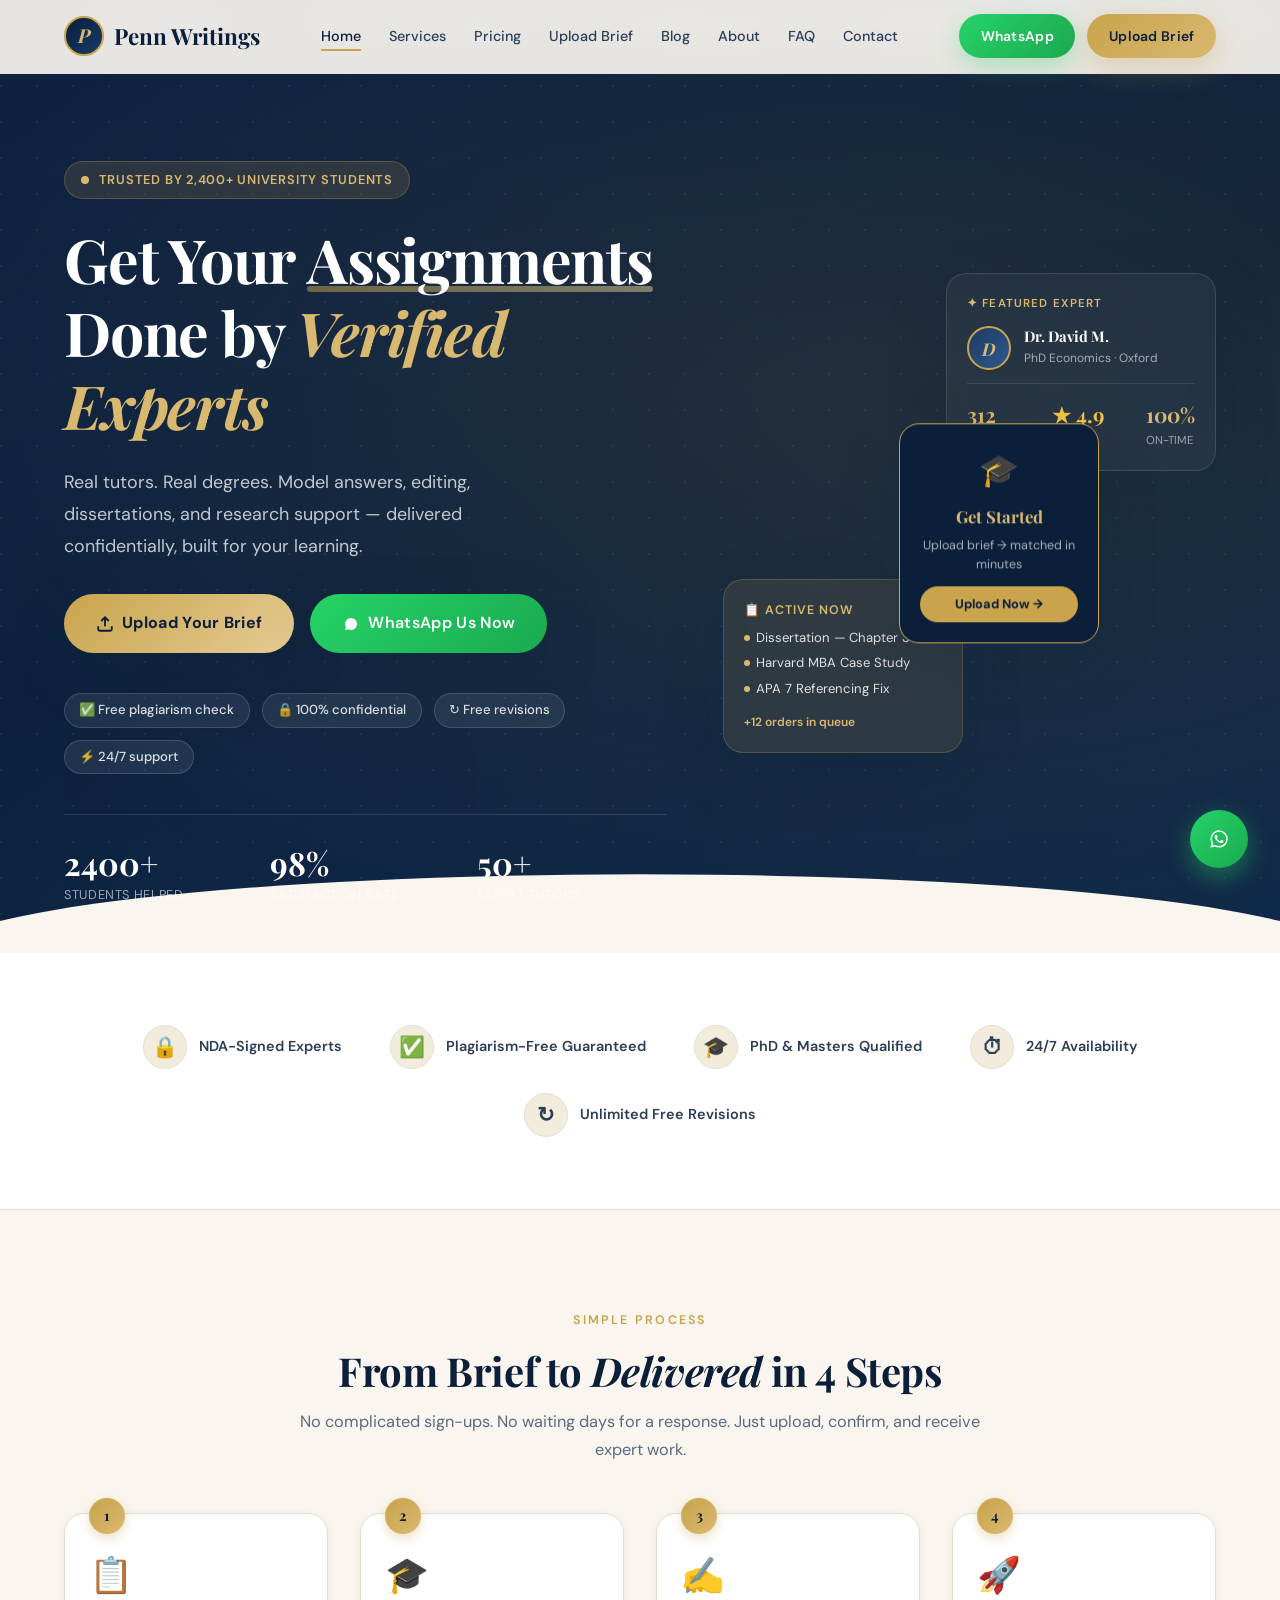
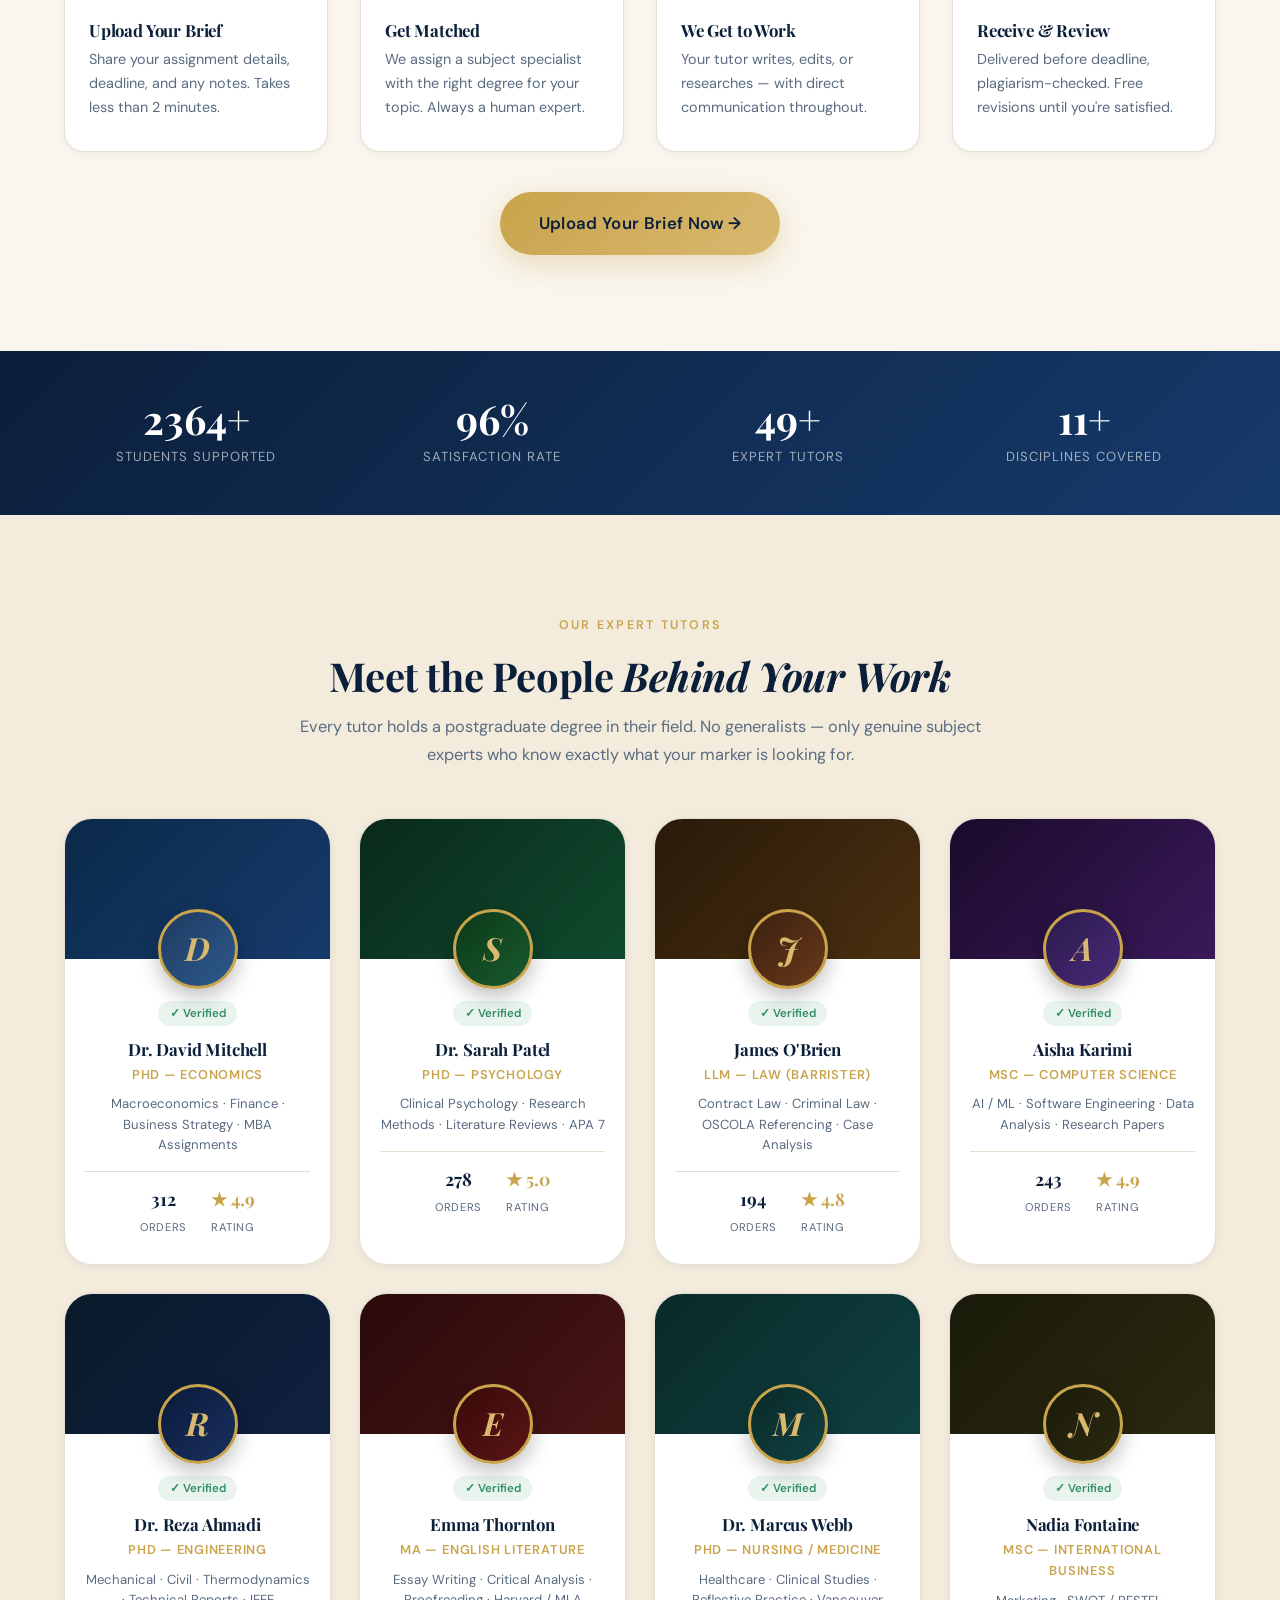
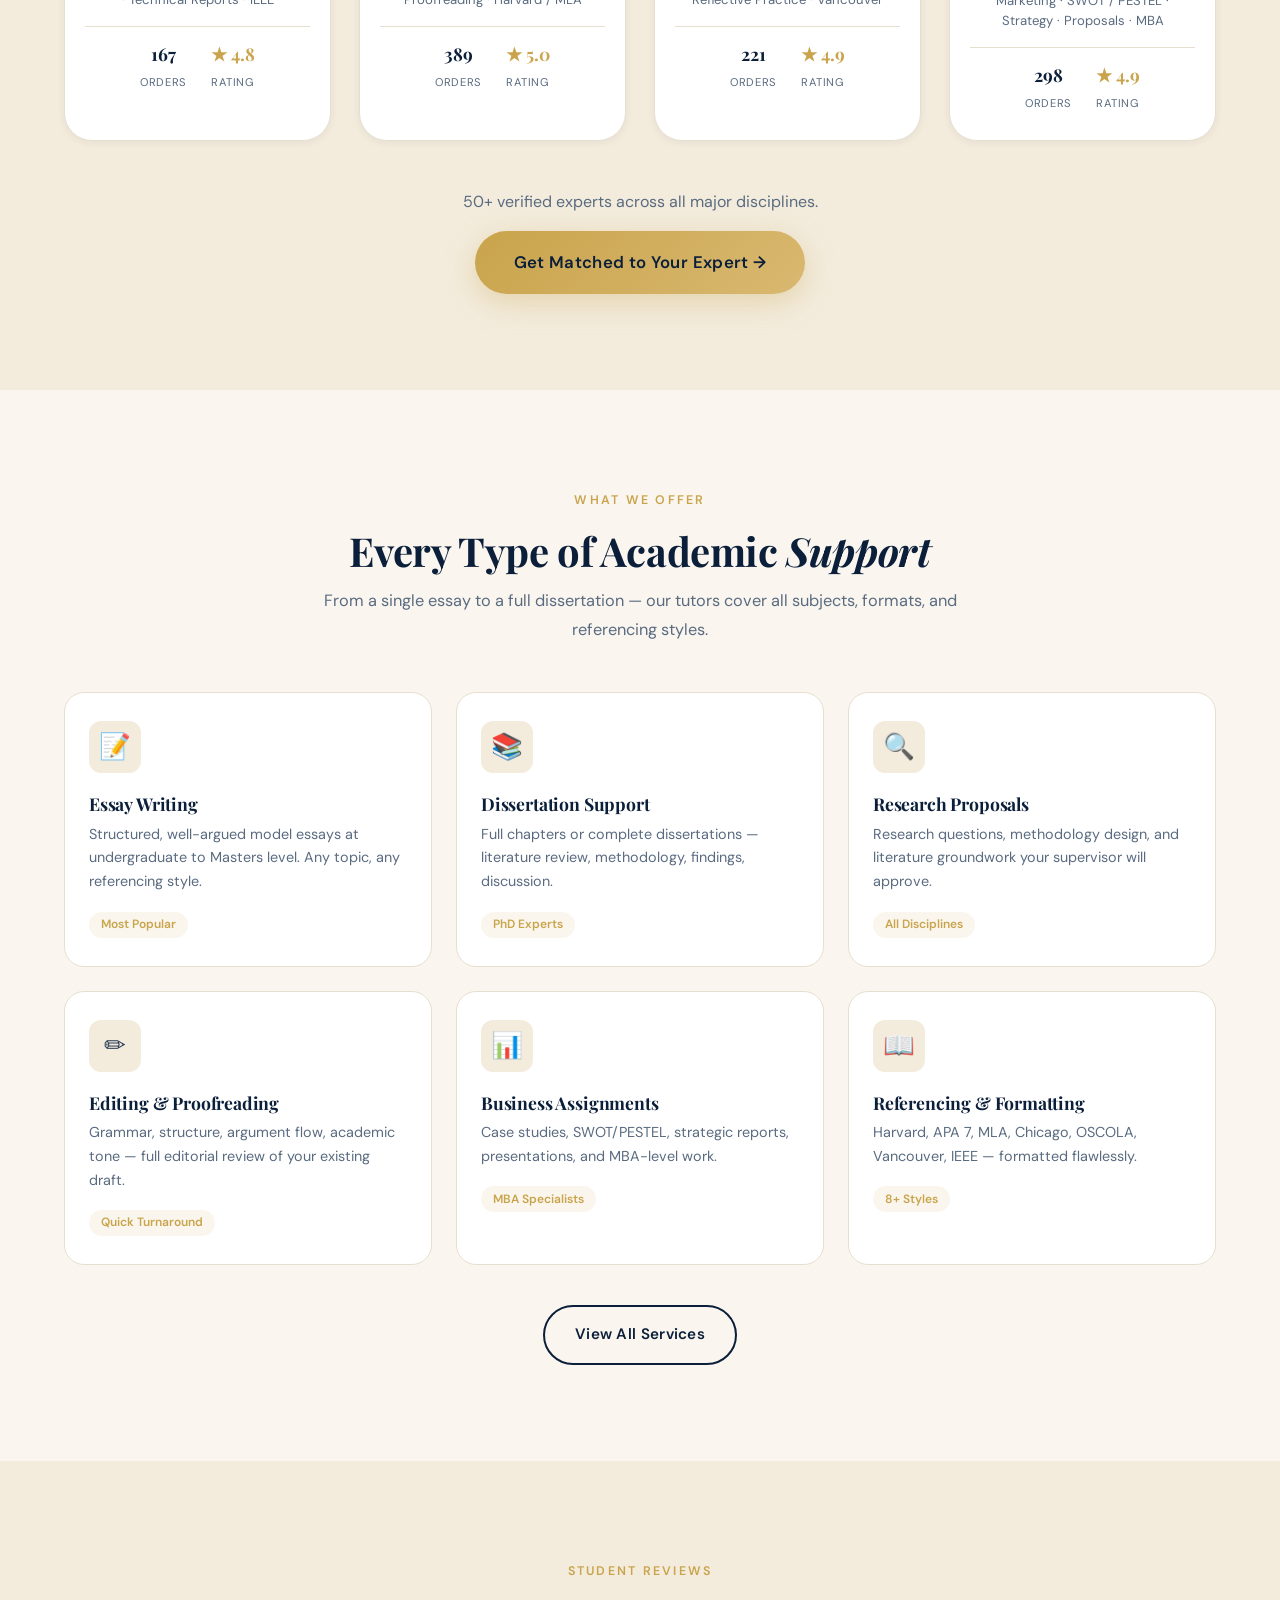
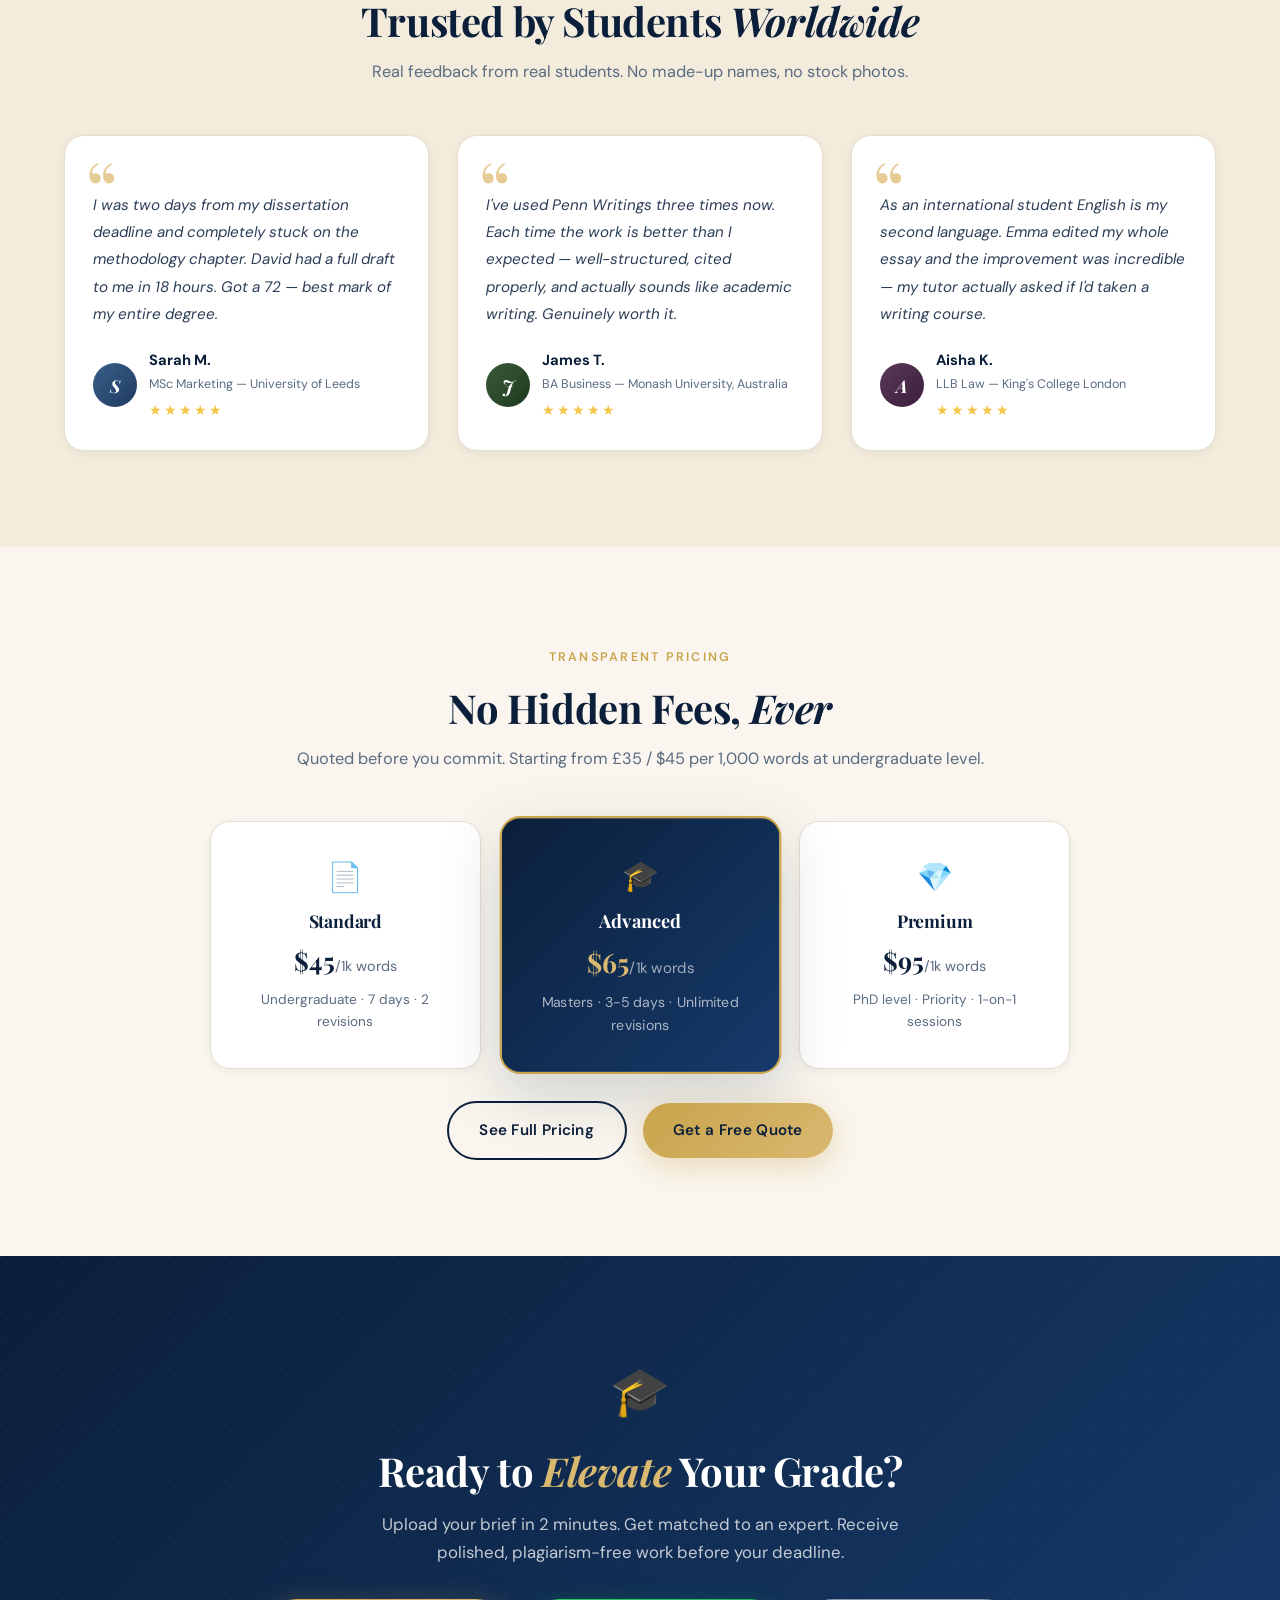
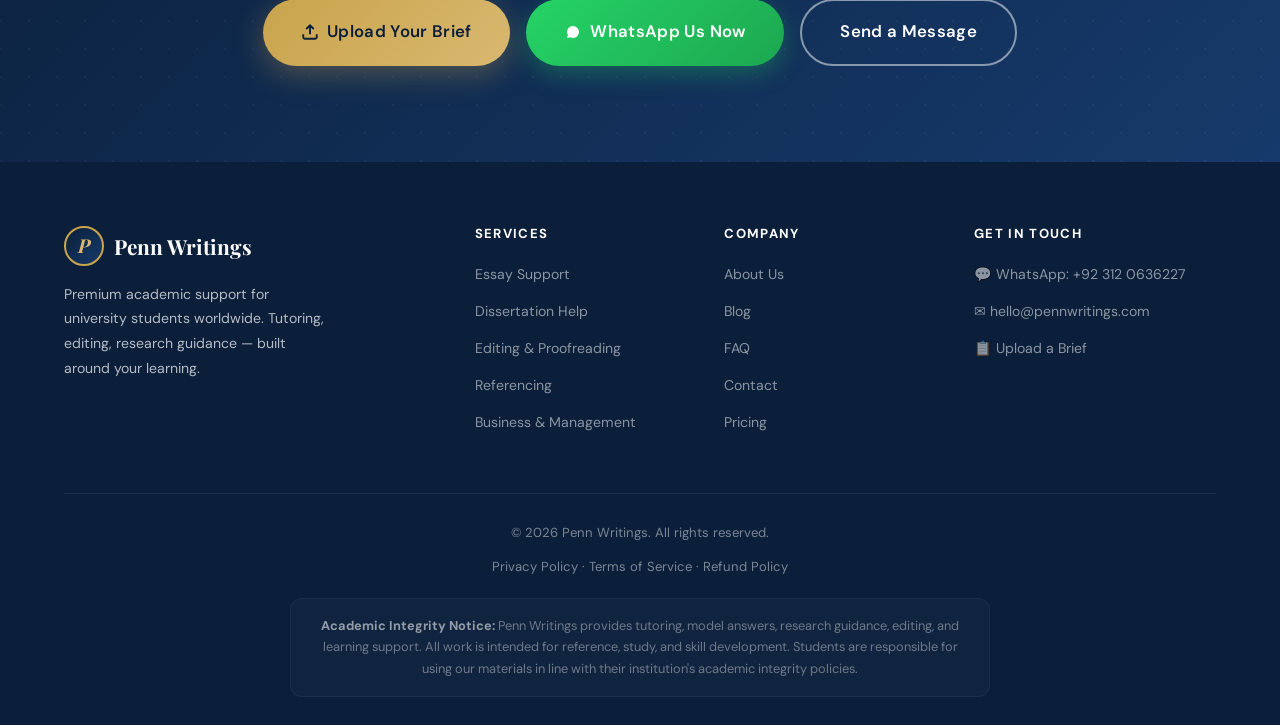
==== commit 5d24fa65: "Add files via upload" ====
--- a/index.html
+++ b/index.html
@@ -5,51 +5,405 @@
 <meta name="viewport" content="width=device-width, initial-scale=1.0" />
 <title>Penn Writings — Premium Academic Support, Tutoring & Editing for Students</title>
 <meta name="description" content="Penn Writings offers premium academic support, tutoring, editing, and research guidance for university students. Essay help, dissertation support, referencing, and proofreading — confidential and student-friendly." />
-<meta name="keywords" content="academic support, essay help, dissertation help, university tutoring, editing services, referencing, Harvard, APA, proofreading, Penn Writings" />
 <meta name="author" content="Penn Writings" />
-
-<!-- Open Graph -->
 <meta property="og:title" content="Penn Writings — Premium Academic Support for University Students" />
-<meta property="og:description" content="Tutoring, editing, research guidance, and model answers for students worldwide. Upload your brief and get expert support." />
+<meta property="og:description" content="Tutoring, editing, research guidance, and model answers for students worldwide." />
 <meta property="og:type" content="website" />
 <meta property="og:url" content="https://pennwritings.com/" />
-<meta property="og:image" content="assets/img/og-image.jpg" />
 <meta name="twitter:card" content="summary_large_image" />
 
-<!-- Fonts -->
 <link rel="preconnect" href="https://fonts.googleapis.com" />
 <link rel="preconnect" href="https://fonts.gstatic.com" crossorigin />
-<link href="https://fonts.googleapis.com/css2?family=Playfair+Display:ital,wght@0,400;0,600;0,700;1,400;1,700&family=DM+Sans:wght@400;500;600;700&display=swap" rel="stylesheet" />
-
-<link rel="stylesheet" href="assets/css/style.css" />
-
-<!-- Schema: Organization + ProfessionalService -->
-<script type="application/ld+json">
-{
-  "@context": "https://schema.org",
-  "@type": "ProfessionalService",
-  "name": "Penn Writings",
-  "url": "https://pennwritings.com/",
-  "logo": "https://pennwritings.com/assets/img/logo.png",
-  "description": "Premium academic support, tutoring, editing and research guidance for university students worldwide.",
-  "telephone": "+92 312 0636227",
-  "priceRange": "$$",
-  "areaServed": "Worldwide",
-  "serviceType": ["Academic Tutoring","Editing & Proofreading","Research Guidance","Dissertation Support"],
-  "sameAs": []
+<link href="https://fonts.googleapis.com/css2?family=Playfair+Display:ital,wght@0,400;0,600;0,700;1,400;1,700&family=DM+Sans:opsz,wght@9..40,400;9..40,500;9..40,600;9..40,700&display=swap" rel="stylesheet" />
+
+<style>
+/* ============================================================
+   PENN WRITINGS v2 — REFINED DESIGN SYSTEM
+   ============================================================ */
+
+:root {
+  --navy-900: #0b1f3a;
+  --navy-800: #102b4f;
+  --navy-700: #163a6b;
+  --navy-600: #1e4a82;
+  --gold-500: #c9a44c;
+  --gold-400: #d9b870;
+  --gold-300: #e6cc94;
+  --gold-100: rgba(201,164,76,0.1);
+  --cream-100: #faf6ef;
+  --cream-200: #f3ecdd;
+  --white: #ffffff;
+  --ink-900: #0a1628;
+  --ink-700: #2c3e57;
+  --ink-500: #5a6b80;
+  --ink-300: #a8b3c2;
+  --line: #e6dfd0;
+  --success: #2f8f63;
+  --danger: #c94a4a;
+  --font-display: "Playfair Display", Georgia, serif;
+  --font-body: "DM Sans", -apple-system, sans-serif;
+  --container: 1200px;
+  --radius-sm: 6px;
+  --radius-md: 12px;
+  --radius-lg: 20px;
+  --radius-xl: 28px;
+  --radius-pill: 999px;
+  --shadow-sm: 0 2px 8px rgba(11,31,58,0.06);
+  --shadow-md: 0 8px 24px rgba(11,31,58,0.10);
+  --shadow-lg: 0 20px 60px rgba(11,31,58,0.18);
+  --shadow-gold: 0 8px 30px rgba(201,164,76,0.35);
+  --ease: cubic-bezier(0.4,0,0.2,1);
+  --ease-out: cubic-bezier(0.16,1,0.3,1);
+  --t-fast: 200ms;
+  --t-mid: 380ms;
+  --t-slow: 650ms;
 }
-</script>
+
+*,*::before,*::after{box-sizing:border-box;margin:0;padding:0}
+html{scroll-behavior:smooth;-webkit-text-size-adjust:100%}
+body{font-family:var(--font-body);font-size:16px;line-height:1.65;color:var(--ink-700);background:var(--cream-100);overflow-x:hidden;-webkit-font-smoothing:antialiased}
+img,svg{max-width:100%;display:block}
+a{color:inherit;text-decoration:none;transition:color var(--t-fast) var(--ease)}
+button{font:inherit;cursor:pointer;border:none;background:none}
+input,textarea,select{font:inherit;color:inherit}
+h1,h2,h3,h4,h5,h6{font-family:var(--font-display);font-weight:700;color:var(--navy-900);line-height:1.2;letter-spacing:-0.01em}
+h1{font-size:clamp(2.2rem,5vw,3.8rem)}
+h2{font-size:clamp(1.7rem,3.2vw,2.5rem)}
+h3{font-size:clamp(1.2rem,2vw,1.5rem)}
+h4{font-size:1.1rem}
+p{margin-bottom:1rem}
+:focus-visible{outline:2px solid var(--gold-500);outline-offset:3px;border-radius:3px}
+@media(prefers-reduced-motion:reduce){*,*::before,*::after{animation-duration:.01ms!important;transition-duration:.01ms!important;scroll-behavior:auto!important}}
+
+/* ── UTILITIES ── */
+.container{width:100%;max-width:var(--container);margin:0 auto;padding:0 1.5rem}
+.section{padding:clamp(3.5rem,8vw,6rem) 0}
+.section-alt{background:var(--cream-200)}
+.text-center{text-align:center}
+.text-gold{color:var(--gold-500)}
+.accent{color:var(--gold-500);font-style:italic}
+
+.eyebrow{display:inline-block;font-family:var(--font-body);font-size:.78rem;font-weight:600;letter-spacing:.18em;text-transform:uppercase;color:var(--gold-500);margin-bottom:1rem;position:relative;padding-left:2.5rem}
+.eyebrow::before{content:"";position:absolute;left:0;top:50%;width:2rem;height:1px;background:var(--gold-500)}
+.eyebrow.center{padding-left:0}
+.eyebrow.center::before{display:none}
+.section-head{text-align:center;max-width:700px;margin:0 auto 3rem}
+.section-head .eyebrow{padding-left:0}
+.section-head .eyebrow::before{display:none}
+.section-head h2{margin-bottom:.8rem}
+.section-head p{color:var(--ink-500);font-size:1.02rem;line-height:1.75}
+
+/* ── REVEAL ANIMATIONS ── */
+.reveal{opacity:0;transform:translateY(28px);transition:opacity .7s var(--ease-out),transform .7s var(--ease-out)}
+.reveal.is-visible{opacity:1;transform:none}
+.reveal-delay-1{transition-delay:.12s}
+.reveal-delay-2{transition-delay:.24s}
+.reveal-delay-3{transition-delay:.36s}
+.reveal-delay-4{transition-delay:.48s}
+
+/* ── BUTTONS ── */
+.btn{display:inline-flex;align-items:center;justify-content:center;gap:.5rem;padding:.95rem 1.9rem;font-family:var(--font-body);font-weight:600;font-size:.95rem;letter-spacing:.02em;border-radius:var(--radius-pill);transition:all var(--t-mid) var(--ease);cursor:pointer;position:relative;overflow:hidden;white-space:nowrap;border:none}
+.btn-primary{background:linear-gradient(135deg,var(--gold-500),var(--gold-400));color:var(--navy-900);box-shadow:var(--shadow-gold)}
+.btn-primary:hover{transform:translateY(-2px);box-shadow:0 12px 40px rgba(201,164,76,.45)}
+.btn-primary:active{transform:translateY(0)}
+.btn-secondary{background:var(--navy-900);color:var(--white)}
+.btn-secondary:hover{background:var(--navy-700);transform:translateY(-2px)}
+.btn-outline{background:transparent;color:var(--navy-900);border:2px solid var(--navy-900)}
+.btn-outline:hover{background:var(--navy-900);color:var(--white)}
+.btn-whatsapp{background:linear-gradient(135deg,#25d366,#1da851);color:#fff;box-shadow:0 8px 25px rgba(37,211,102,.3)}
+.btn-whatsapp:hover{transform:translateY(-2px);box-shadow:0 12px 35px rgba(37,211,102,.4)}
+.btn-outline-white{background:transparent;color:#fff;border:2px solid rgba(255,255,255,.5)}
+.btn-outline-white:hover{background:rgba(255,255,255,.1);border-color:#fff}
+.btn-lg{padding:1.1rem 2.4rem;font-size:1.05rem}
+.btn-sm{padding:.65rem 1.35rem;font-size:.87rem}
+.btn-block{width:100%}
+
+/* ── PRELOADER ── */
+.preloader{position:fixed;inset:0;background:var(--navy-900);display:flex;align-items:center;justify-content:center;z-index:9999;transition:opacity .6s ease,visibility .6s ease}
+.preloader.hidden{opacity:0;visibility:hidden;pointer-events:none}
+.preloader-mark{width:64px;height:64px;border-radius:50%;background:transparent;border:3px solid var(--gold-500);display:grid;place-items:center;font-family:var(--font-display);font-style:italic;font-size:1.8rem;color:var(--gold-400);animation:pulse-ring 1.2s ease-in-out infinite}
+@keyframes pulse-ring{0%,100%{box-shadow:0 0 0 0 rgba(201,164,76,.4)}50%{box-shadow:0 0 0 14px rgba(201,164,76,0)}}
+
+/* ── HEADER / NAV — FIXED Z-INDEX ── */
+.site-header{position:fixed;top:0;left:0;right:0;z-index:1000;background:rgba(250,246,239,.92);backdrop-filter:blur(16px);-webkit-backdrop-filter:blur(16px);border-bottom:1px solid rgba(230,223,208,.5);transition:all var(--t-mid) var(--ease)}
+.site-header.scrolled{background:rgba(255,255,255,.97);box-shadow:0 4px 24px rgba(11,31,58,.08)}
+.nav-wrap{display:flex;align-items:center;justify-content:space-between;padding:.9rem 1.5rem;max-width:var(--container);margin:0 auto}
+.logo{display:flex;align-items:center;gap:.6rem;font-family:var(--font-display);font-size:1.4rem;font-weight:700;color:var(--navy-900);z-index:1010;position:relative}
+.logo-mark{width:40px;height:40px;background:linear-gradient(135deg,var(--navy-900),var(--navy-700));color:var(--gold-400);border-radius:50%;display:grid;place-items:center;font-family:var(--font-display);font-style:italic;font-size:1.2rem;border:2px solid var(--gold-500);flex-shrink:0}
+.nav-menu{display:flex;align-items:center;gap:1.75rem;list-style:none}
+.nav-menu a{font-size:.9rem;font-weight:500;color:var(--ink-700);position:relative;padding:.4rem 0;transition:color var(--t-fast) var(--ease)}
+.nav-menu a::after{content:"";position:absolute;bottom:0;left:0;width:0;height:2px;background:var(--gold-500);transition:width var(--t-mid) var(--ease)}
+.nav-menu a:hover,.nav-menu a.active{color:var(--navy-900)}
+.nav-menu a:hover::after,.nav-menu a.active::after{width:100%}
+.nav-cta{display:flex;align-items:center;gap:.75rem}
+.hamburger{display:none;width:36px;height:36px;flex-direction:column;justify-content:center;align-items:center;gap:5px;z-index:1010;position:relative;border-radius:var(--radius-sm)}
+.hamburger span{display:block;width:22px;height:2px;background:var(--navy-900);border-radius:2px;transition:all var(--t-mid) var(--ease)}
+.hamburger.active span:nth-child(1){transform:translateY(7px) rotate(45deg)}
+.hamburger.active span:nth-child(2){opacity:0;transform:scaleX(0)}
+.hamburger.active span:nth-child(3){transform:translateY(-7px) rotate(-45deg)}
+
+/* MOBILE NAV — FIXED OVERLAY Z-INDEX */
+@media(max-width:960px){
+  .nav-menu{
+    position:fixed;
+    top:0;left:0;right:0;bottom:0;
+    background:var(--navy-900);
+    flex-direction:column;
+    justify-content:center;
+    align-items:center;
+    gap:2.2rem;
+    z-index:1005;
+    transform:translateX(100%);
+    transition:transform var(--t-slow) var(--ease-out);
+    padding:5rem 2rem 2rem;
+  }
+  .nav-menu.open{transform:translateX(0)}
+  .nav-menu a{font-size:1.5rem;font-family:var(--font-display);color:var(--cream-100);font-weight:700}
+  .nav-menu a::after{background:var(--gold-500)}
+  .nav-menu a:hover,.nav-menu a.active{color:var(--gold-400)}
+  .hamburger{display:flex}
+  .hamburger.active span{background:var(--white)}
+  .nav-cta .btn{display:none}
+  /* Extra WhatsApp link in mobile menu */
+  .mobile-wa{display:flex!important}
+}
+@media(min-width:961px){.mobile-wa{display:none!important}}
+
+/* ── HERO ── */
+.hero{
+  position:relative;
+  min-height:100vh;
+  display:flex;
+  align-items:center;
+  padding:calc(80px + 2rem) 0 3rem;
+  background:
+    radial-gradient(ellipse 80% 60% at 70% 40%,rgba(201,164,76,.12),transparent),
+    radial-gradient(ellipse 60% 80% at 20% 80%,rgba(22,58,107,.1),transparent),
+    linear-gradient(160deg,#0d2240 0%,#0b1f3a 50%,#0f2a4a 100%);
+  overflow:hidden;
+}
+/* Dot grid */
+.hero::before{content:"";position:absolute;inset:0;background-image:radial-gradient(circle at 1px 1px,rgba(255,255,255,.06) 1px,transparent 0);background-size:36px 36px;pointer-events:none}
+/* Gold arc */
+.hero::after{content:"";position:absolute;bottom:-1px;left:0;right:0;height:80px;background:var(--cream-100);clip-path:ellipse(55% 100% at 50% 100%)}
+
+.hero-grid{display:grid;grid-template-columns:1.1fr .9fr;gap:3.5rem;align-items:center;position:relative;z-index:2}
+
+.hero-badge{display:inline-flex;align-items:center;gap:.6rem;background:rgba(201,164,76,.15);border:1px solid rgba(201,164,76,.3);border-radius:var(--radius-pill);padding:.45rem 1rem;font-size:.8rem;font-weight:600;color:var(--gold-400);letter-spacing:.06em;text-transform:uppercase;margin-bottom:1.5rem}
+.hero-badge-dot{width:8px;height:8px;border-radius:50%;background:var(--gold-400);animation:blink 2s ease-in-out infinite}
+@keyframes blink{0%,100%{opacity:1}50%{opacity:.3}}
+
+.hero-content h1{color:#fff;margin-bottom:1.5rem;letter-spacing:-.02em}
+.hero-content h1 em{color:var(--gold-400);font-style:italic}
+.hero-content h1 .underline-gold{position:relative;display:inline-block}
+.hero-content h1 .underline-gold::after{content:"";position:absolute;bottom:4px;left:0;width:100%;height:6px;background:linear-gradient(90deg,var(--gold-500),var(--gold-300));z-index:-1;opacity:.5;border-radius:3px}
+
+.hero-lead{font-size:clamp(1rem,1.4vw,1.12rem);color:rgba(255,255,255,.75);margin-bottom:2rem;max-width:500px;line-height:1.8}
+
+/* CTA BUTTONS — PROMINENT, SLIDING */
+.hero-actions{display:flex;flex-wrap:wrap;gap:1rem;margin-bottom:2.5rem}
+.hero-actions .btn{font-size:1rem;padding:1rem 2rem;box-shadow:var(--shadow-lg)}
+.btn-hero-primary{background:linear-gradient(135deg,var(--gold-500),var(--gold-300));color:var(--navy-900)!important;font-weight:700}
+.btn-hero-primary:hover{transform:translateY(-3px) scale(1.02);box-shadow:0 16px 50px rgba(201,164,76,.5)}
+.btn-hero-wa{background:linear-gradient(135deg,#25d366,#1aaa50);color:#fff!important}
+.btn-hero-wa:hover{transform:translateY(-3px) scale(1.02);box-shadow:0 16px 40px rgba(37,211,102,.45)}
+
+/* Trust pills below buttons */
+.hero-trust{display:flex;flex-wrap:wrap;gap:.75rem;margin-bottom:2.5rem}
+.trust-pill{display:inline-flex;align-items:center;gap:.4rem;background:rgba(255,255,255,.08);border:1px solid rgba(255,255,255,.15);border-radius:var(--radius-pill);padding:.35rem .9rem;font-size:.82rem;color:rgba(255,255,255,.85);font-weight:500}
+.trust-pill svg,.trust-pill span:first-child{color:var(--gold-400)}
+
+/* Hero stats */
+.hero-stats{display:grid;grid-template-columns:repeat(3,1fr);gap:1rem;padding-top:2rem;border-top:1px solid rgba(255,255,255,.12)}
+.hero-stat-num{font-family:var(--font-display);font-size:2rem;font-weight:700;color:#fff;line-height:1;display:block}
+.hero-stat-num sup{font-size:1rem;color:var(--gold-400)}
+.hero-stat-label{font-size:.8rem;color:rgba(255,255,255,.6);margin-top:.3rem;text-transform:uppercase;letter-spacing:.05em}
+
+/* Hero visual — teacher preview cards */
+.hero-visual{position:relative;height:520px}
+@keyframes float{0%,100%{transform:translateY(0)}50%{transform:translateY(-10px)}}
+@keyframes float2{0%,100%{transform:translateY(0)}50%{transform:translateY(-8px)}}
+
+.hero-card{position:absolute;background:rgba(255,255,255,.04);backdrop-filter:blur(12px);border:1px solid rgba(255,255,255,.12);border-radius:var(--radius-lg);padding:1.25rem;box-shadow:var(--shadow-lg)}
+.hero-card-main{top:0;right:0;width:270px;animation:float 7s ease-in-out infinite}
+.hero-card-main .card-label{font-size:.72rem;font-weight:600;text-transform:uppercase;letter-spacing:.1em;color:var(--gold-400);margin-bottom:.8rem}
+.hero-card-main .rating{display:flex;align-items:center;gap:.4rem;margin-top:.6rem;font-size:.82rem;color:rgba(255,255,255,.7)}
+.hero-card-main .stars{color:#f4c542;letter-spacing:2px}
+
+.hero-card-side{bottom:40px;left:0;width:240px;animation:float2 7s ease-in-out infinite 2s;background:rgba(201,164,76,.12);border-color:rgba(201,164,76,.25)}
+.hero-card-center{top:50%;left:50%;transform:translate(-35%,-50%);width:200px;background:var(--navy-900);border-color:var(--gold-500);text-align:center;animation:float 7s ease-in-out infinite 1s}
+
+.teacher-mini{display:flex;align-items:center;gap:.8rem}
+.teacher-avatar{width:44px;height:44px;border-radius:50%;border:2px solid var(--gold-500);overflow:hidden;flex-shrink:0;display:flex;align-items:center;justify-content:center;font-family:var(--font-display);font-style:italic;font-weight:700;font-size:1.1rem;color:var(--gold-400)}
+.teacher-avatar.bg1{background:linear-gradient(135deg,#1e3a5f,#2d5a8e)}
+.teacher-avatar.bg2{background:linear-gradient(135deg,#1a4a3a,#2d7a5e)}
+.teacher-avatar.bg3{background:linear-gradient(135deg,#3a1e1e,#6b3030)}
+.teacher-avatar.bg4{background:linear-gradient(135deg,#2a1a4a,#4a2d7a)}
+.teacher-info-name{font-family:var(--font-display);font-weight:700;font-size:.92rem;color:#fff;line-height:1.2}
+.teacher-info-deg{font-size:.75rem;color:rgba(255,255,255,.6);margin-top:.2rem}
+
+.card-stat{margin-top:.8rem;padding-top:.8rem;border-top:1px solid rgba(255,255,255,.1);display:flex;justify-content:space-between;align-items:center}
+.card-stat-val{font-family:var(--font-display);font-size:1.3rem;font-weight:700;color:var(--gold-400)}
+.card-stat-lbl{font-size:.72rem;color:rgba(255,255,255,.55);text-transform:uppercase}
+
+.order-mini{margin-top:.7rem}
+.order-mini-title{font-size:.78rem;color:var(--gold-400);font-weight:600;text-transform:uppercase;letter-spacing:.08em;margin-bottom:.4rem}
+.order-mini-item{font-size:.82rem;color:rgba(255,255,255,.8);display:flex;align-items:center;gap:.4rem;margin-bottom:.25rem}
+.order-dot{width:6px;height:6px;border-radius:50%;background:var(--gold-400);flex-shrink:0}
+
+@media(max-width:960px){
+  .hero-grid{grid-template-columns:1fr;text-align:center;gap:2.5rem}
+  .hero-lead{margin-left:auto;margin-right:auto}
+  .hero-actions{justify-content:center}
+  .hero-trust{justify-content:center}
+  .hero-stats{grid-template-columns:repeat(3,1fr)}
+  .hero-visual{height:280px;margin-top:-1rem}
+  .hero-card-main{top:0;right:0;width:200px;padding:1rem}
+  .hero-card-side{display:none}
+  .hero-card-center{width:160px;padding:1rem}
+}
+@media(max-width:560px){
+  .hero-visual{height:200px}
+  .hero-card-main{width:170px;font-size:.85em}
+}
+
+/* ── SLIDING ANNOUNCEMENT BANNER ── */
+.announcement-bar{background:linear-gradient(90deg,var(--navy-800),var(--navy-700));color:#fff;padding:.55rem 0;overflow:hidden;position:relative}
+.announcement-bar::before,.announcement-bar::after{content:"";position:absolute;top:0;bottom:0;width:80px;z-index:2}
+.announcement-bar::before{left:0;background:linear-gradient(90deg,var(--navy-800),transparent)}
+.announcement-bar::after{right:0;background:linear-gradient(-90deg,var(--navy-800),transparent)}
+.ticker-wrap{display:flex;align-items:center;gap:0}
+.ticker-track{display:flex;gap:3rem;animation:ticker 30s linear infinite;white-space:nowrap;will-change:transform}
+.ticker-track:hover{animation-play-state:paused}
+.ticker-item{display:inline-flex;align-items:center;gap:.6rem;font-size:.82rem;font-weight:500;color:rgba(255,255,255,.85)}
+.ticker-sep{color:var(--gold-400);font-size:1.2rem;flex-shrink:0}
+@keyframes ticker{0%{transform:translateX(0)}100%{transform:translateX(-50%)}}
+
+/* ── HOW IT WORKS ── */
+.steps-grid{display:grid;grid-template-columns:repeat(4,1fr);gap:2rem;counter-reset:steps}
+@media(max-width:900px){.steps-grid{grid-template-columns:repeat(2,1fr)}}
+@media(max-width:500px){.steps-grid{grid-template-columns:1fr}}
+.step-card{position:relative;background:#fff;padding:2rem 1.5rem;border-radius:var(--radius-lg);border:1px solid var(--line);box-shadow:var(--shadow-sm);transition:transform .3s ease,box-shadow .3s ease;counter-increment:steps}
+.step-card:hover{transform:translateY(-5px);box-shadow:var(--shadow-md)}
+.step-card::before{content:counter(steps);position:absolute;top:-16px;left:1.5rem;width:36px;height:36px;background:linear-gradient(135deg,var(--gold-500),var(--gold-400));color:var(--navy-900);border-radius:50%;display:grid;place-items:center;font-weight:700;font-size:.9rem;font-family:var(--font-display);box-shadow:0 4px 12px rgba(201,164,76,.35)}
+.step-icon{font-size:2.2rem;margin-bottom:1rem}
+.step-card h4{margin-bottom:.5rem;font-size:1.05rem}
+.step-card p{color:var(--ink-500);font-size:.9rem;margin:0;line-height:1.65}
+
+/* ── SERVICES ── */
+.services-grid{display:grid;grid-template-columns:repeat(3,1fr);gap:1.5rem}
+@media(max-width:900px){.services-grid{grid-template-columns:repeat(2,1fr)}}
+@media(max-width:560px){.services-grid{grid-template-columns:1fr}}
+.service-card{background:#fff;border:1px solid var(--line);border-radius:var(--radius-lg);padding:1.75rem 1.5rem;position:relative;overflow:hidden;transition:transform .3s ease,box-shadow .3s ease;cursor:pointer}
+.service-card::before{content:"";position:absolute;top:0;left:0;right:0;height:3px;background:linear-gradient(90deg,var(--gold-500),var(--gold-300));transform:scaleX(0);transform-origin:left;transition:transform .35s var(--ease)}
+.service-card:hover::before{transform:scaleX(1)}
+.service-card:hover{transform:translateY(-5px);box-shadow:var(--shadow-md)}
+.service-icon{width:52px;height:52px;border-radius:var(--radius-md);background:var(--cream-200);display:grid;place-items:center;font-size:1.6rem;margin-bottom:1.25rem;transition:background .3s ease}
+.service-card:hover .service-icon{background:var(--gold-100)}
+.service-card h3{font-size:1.1rem;margin-bottom:.5rem}
+.service-card p{color:var(--ink-500);font-size:.9rem;margin-bottom:1rem;line-height:1.65}
+.service-tag{display:inline-block;font-size:.75rem;font-weight:600;color:var(--gold-500);background:var(--gold-100);border-radius:var(--radius-pill);padding:.2rem .75rem}
+
+/* ── TEACHERS SECTION ── */
+.teachers-grid{display:grid;grid-template-columns:repeat(4,1fr);gap:1.75rem}
+@media(max-width:1000px){.teachers-grid{grid-template-columns:repeat(2,1fr)}}
+@media(max-width:560px){.teachers-grid{grid-template-columns:1fr}}
+.teacher-card{background:#fff;border:1px solid var(--line);border-radius:var(--radius-xl);overflow:hidden;box-shadow:var(--shadow-sm);transition:transform .35s var(--ease),box-shadow .35s var(--ease)}
+.teacher-card:hover{transform:translateY(-8px);box-shadow:var(--shadow-lg)}
+.teacher-card-top{height:140px;position:relative;display:flex;align-items:flex-end;justify-content:center;padding-bottom:0}
+.teacher-card-top.c1{background:linear-gradient(135deg,#0b2a4a 0%,#163a6b 100%)}
+.teacher-card-top.c2{background:linear-gradient(135deg,#0a2a1a 0%,#0f4a2e 100%)}
+.teacher-card-top.c3{background:linear-gradient(135deg,#2a1a0a 0%,#4a3010 100%)}
+.teacher-card-top.c4{background:linear-gradient(135deg,#1a0a2a 0%,#3a1a5a 100%)}
+.teacher-card-top.c5{background:linear-gradient(135deg,#0a1a2a 0%,#102040 100%)}
+.teacher-card-top.c6{background:linear-gradient(135deg,#2a0a0a 0%,#4a1515 100%)}
+.teacher-card-top.c7{background:linear-gradient(135deg,#0a2a2a 0%,#104040 100%)}
+.teacher-card-top.c8{background:linear-gradient(135deg,#1a1a0a 0%,#2a2a10 100%)}
+.teacher-avatar-lg{width:80px;height:80px;border-radius:50%;border:3px solid var(--gold-500);display:flex;align-items:center;justify-content:center;font-family:var(--font-display);font-style:italic;font-size:2rem;font-weight:700;color:var(--gold-400);position:absolute;bottom:-30px;left:50%;transform:translateX(-50%);box-shadow:0 8px 20px rgba(0,0,0,.25)}
+.teacher-card-body{padding:2.5rem 1.25rem 1.5rem;text-align:center}
+.teacher-card-body h4{font-size:1.05rem;margin-bottom:.3rem}
+.teacher-degree{font-size:.8rem;color:var(--gold-500);font-weight:600;text-transform:uppercase;letter-spacing:.06em;margin-bottom:.6rem}
+.teacher-subjects{font-size:.82rem;color:var(--ink-500);margin-bottom:1rem;line-height:1.55}
+.teacher-stats{display:flex;justify-content:center;gap:1.5rem;padding-top:.75rem;border-top:1px solid var(--line)}
+.teacher-stat{text-align:center}
+.teacher-stat-val{display:block;font-family:var(--font-display);font-size:1.1rem;font-weight:700;color:var(--navy-900)}
+.teacher-stat-lbl{font-size:.7rem;color:var(--ink-500);text-transform:uppercase;letter-spacing:.06em}
+.teacher-badge{display:inline-flex;align-items:center;gap:.3rem;background:rgba(47,143,99,.1);color:var(--success);border-radius:var(--radius-pill);padding:.2rem .7rem;font-size:.72rem;font-weight:600;margin-bottom:.8rem}
+
+/* ── TESTIMONIALS ── */
+.testimonials-grid{display:grid;grid-template-columns:repeat(3,1fr);gap:1.75rem}
+@media(max-width:900px){.testimonials-grid{grid-template-columns:1fr}}
+.testimonial-card{background:#fff;border:1px solid var(--line);border-radius:var(--radius-lg);padding:1.75rem;position:relative;box-shadow:var(--shadow-sm);transition:transform .3s ease,box-shadow .3s ease}
+.testimonial-card:hover{transform:translateY(-4px);box-shadow:var(--shadow-md)}
+.testimonial-card::before{content:"\201C";position:absolute;top:.75rem;left:1.25rem;font-family:var(--font-display);font-size:5rem;line-height:1;color:var(--gold-300);pointer-events:none}
+.testimonial-text{font-size:.95rem;color:var(--ink-700);line-height:1.8;margin-bottom:1.25rem;padding-top:1.75rem;font-style:italic}
+.testimonial-author{display:flex;align-items:center;gap:.75rem}
+.testimonial-avatar{width:44px;height:44px;border-radius:50%;display:flex;align-items:center;justify-content:center;font-family:var(--font-display);font-style:italic;font-weight:700;font-size:1.1rem;color:#fff;flex-shrink:0}
+.ta1{background:linear-gradient(135deg,#3a5f8a,#1e3a5f)}
+.ta2{background:linear-gradient(135deg,#3a5a3a,#1e3a1e)}
+.ta3{background:linear-gradient(135deg,#5a3a5a,#3a1e3a)}
+.testimonial-name{font-weight:700;font-size:.92rem;color:var(--navy-900)}
+.testimonial-sub{font-size:.78rem;color:var(--ink-500);margin-top:.1rem}
+.testimonial-stars{color:#f4c542;font-size:.85rem;letter-spacing:2px;margin-top:.3rem}
+
+/* ── TRUST STRIP ── */
+.trust-strip{display:flex;flex-wrap:wrap;justify-content:center;gap:1.5rem 3rem;padding:2.5rem 0}
+.trust-item{display:flex;align-items:center;gap:.75rem;font-size:.9rem;font-weight:600;color:var(--ink-700)}
+.trust-item-icon{width:44px;height:44px;border-radius:50%;background:var(--cream-200);display:grid;place-items:center;font-size:1.3rem;flex-shrink:0;border:1px solid var(--line)}
+
+/* ── STATS COUNTER BAR ── */
+.stats-bar{background:linear-gradient(135deg,var(--navy-900),var(--navy-700));padding:3rem 0}
+.stats-bar-grid{display:grid;grid-template-columns:repeat(4,1fr);gap:2rem}
+@media(max-width:700px){.stats-bar-grid{grid-template-columns:repeat(2,1fr)}}
+.stats-bar-item{text-align:center}
+.stats-bar-num{font-family:var(--font-display);font-size:2.5rem;font-weight:700;color:#fff;display:block;line-height:1}
+.stats-bar-num sup{font-size:1.2rem;color:var(--gold-400)}
+.stats-bar-label{font-size:.82rem;color:rgba(255,255,255,.6);text-transform:uppercase;letter-spacing:.08em;margin-top:.4rem}
+
+/* ── CTA BAND ── */
+.cta-band{background:linear-gradient(135deg,var(--navy-900) 0%,var(--navy-700) 100%);position:relative;overflow:hidden}
+.cta-band::before{content:"";position:absolute;inset:0;background-image:radial-gradient(circle at 1px 1px,rgba(255,255,255,.04) 1px,transparent 0);background-size:28px 28px;pointer-events:none}
+.cta-band .container{position:relative;z-index:2;text-align:center}
+.cta-band h2{color:#fff;margin-bottom:1rem}
+.cta-band h2 .accent{color:var(--gold-400)}
+.cta-band p{color:rgba(255,255,255,.75);max-width:560px;margin:0 auto 2rem;font-size:1.05rem}
+.cta-band .actions{display:flex;justify-content:center;flex-wrap:wrap;gap:1rem}
+
+/* ── FOOTER ── */
+.site-footer{background:var(--navy-900);color:rgba(255,255,255,.7);padding:4rem 0 0}
+.footer-grid{display:grid;grid-template-columns:1.8fr 1fr 1fr 1.2fr;gap:3rem;padding-bottom:3rem;border-bottom:1px solid rgba(255,255,255,.08)}
+@media(max-width:900px){.footer-grid{grid-template-columns:1fr 1fr}}
+@media(max-width:560px){.footer-grid{grid-template-columns:1fr}}
+.footer-logo{display:flex;align-items:center;gap:.6rem;font-family:var(--font-display);font-size:1.3rem;font-weight:700;color:#fff;margin-bottom:1rem}
+.footer-col p{font-size:.88rem;line-height:1.75;max-width:260px}
+.footer-col h5{color:#fff;font-family:var(--font-body);font-size:.82rem;font-weight:700;letter-spacing:.1em;text-transform:uppercase;margin-bottom:1.25rem}
+.footer-col ul{list-style:none}
+.footer-col ul li{margin-bottom:.65rem}
+.footer-col ul a{font-size:.88rem;opacity:.75;transition:opacity var(--t-fast) var(--ease),color var(--t-fast) var(--ease)}
+.footer-col ul a:hover{opacity:1;color:var(--gold-400)}
+.footer-bottom{display:flex;flex-direction:column;align-items:center;gap:.75rem;padding:1.75rem 0;font-size:.82rem;opacity:.65;text-align:center}
+.footer-bottom a:hover{color:var(--gold-400);opacity:1}
+.integrity{background:rgba(255,255,255,.04);border:1px solid rgba(255,255,255,.08);border-radius:var(--radius-md);padding:1rem 1.25rem;font-size:.8rem;line-height:1.7;max-width:700px;margin-top:.5rem;opacity:1!important;color:rgba(255,255,255,.6)}
+.integrity strong{color:rgba(255,255,255,.85)}
+
+/* ── FLOAT BUTTONS ── */
+.float-whatsapp{position:fixed;bottom:2rem;right:2rem;width:58px;height:58px;background:linear-gradient(135deg,#25d366,#1aaa50);border-radius:50%;display:flex;align-items:center;justify-content:center;color:#fff;box-shadow:0 8px 25px rgba(37,211,102,.45);z-index:990;animation:wa-pulse 2.5s ease-in-out infinite;transition:transform .2s ease}
+.float-whatsapp:hover{transform:scale(1.12)}
+@keyframes wa-pulse{0%,100%{box-shadow:0 8px 25px rgba(37,211,102,.45)}50%{box-shadow:0 8px 45px rgba(37,211,102,.7)}}
+.float-top{position:fixed;bottom:6.5rem;right:2rem;width:44px;height:44px;background:#fff;border-radius:50%;display:grid;place-items:center;color:var(--navy-900);box-shadow:var(--shadow-md);z-index:990;opacity:0;pointer-events:none;transition:opacity .3s ease,transform .3s ease;border:1px solid var(--line)}
+.float-top.visible{opacity:1;pointer-events:auto}
+.float-top:hover{transform:translateY(-3px)}
+</style>
 </head>
-
 <body>
 
 <!-- Preloader -->
-<div class="preloader" aria-hidden="true">
+<div class="preloader" id="preloader" aria-hidden="true">
   <div class="preloader-mark">P</div>
 </div>
 
 <!-- Header -->
-<header class="site-header">
+<header class="site-header" id="siteHeader">
   <div class="nav-wrap">
     <a href="index.html" class="logo" aria-label="Penn Writings home">
       <span class="logo-mark">P</span>
@@ -58,7 +412,7 @@
 
     <nav aria-label="Primary">
       <ul class="nav-menu" id="navMenu">
-        <li><a href="index.html">Home</a></li>
+        <li><a href="index.html" class="active">Home</a></li>
         <li><a href="services.html">Services</a></li>
         <li><a href="pricing.html">Pricing</a></li>
         <li><a href="upload-brief.html">Upload Brief</a></li>
@@ -66,14 +420,22 @@
         <li><a href="about.html">About</a></li>
         <li><a href="faq.html">FAQ</a></li>
         <li><a href="contact.html">Contact</a></li>
+        <!-- Mobile only WhatsApp -->
+        <li class="mobile-wa" style="display:none">
+          <a href="https://wa.me/923120636227" target="_blank" rel="noopener" style="color:#25d366!important;display:flex;align-items:center;gap:.5rem">
+            <svg width="22" height="22" viewBox="0 0 24 24" fill="currentColor"><path d="M17.6 6.32A7.85 7.85 0 0 0 12.05 4a7.94 7.94 0 0 0-6.84 11.9L4 20l4.21-1.1a7.93 7.93 0 0 0 3.84.98h.01a7.94 7.94 0 0 0 5.54-13.56z"/></svg>
+            WhatsApp Us
+          </a>
+        </li>
       </ul>
     </nav>
 
     <div class="nav-cta">
+      <a href="https://wa.me/923120636227" class="btn btn-whatsapp btn-sm" target="_blank" rel="noopener">WhatsApp</a>
       <a href="upload-brief.html" class="btn btn-primary btn-sm">Upload Brief</a>
     </div>
 
-    <button class="hamburger" aria-label="Toggle menu" aria-controls="navMenu" aria-expanded="false">
+    <button class="hamburger" id="hamburger" aria-label="Toggle menu" aria-controls="navMenu" aria-expanded="false">
       <span></span><span></span><span></span>
     </button>
   </div>
@@ -81,263 +443,497 @@
 
 <main>
 
+<!-- Announcement ticker -->
+<div class="announcement-bar">
+  <div class="container">
+    <div class="ticker-wrap">
+      <div class="ticker-track" id="tickerTrack">
+        <span class="ticker-item"><span style="color:var(--gold-400)">✦</span> Confidential & Secure</span>
+        <span class="ticker-sep">·</span>
+        <span class="ticker-item">📚 2,400+ Students Supported</span>
+        <span class="ticker-sep">·</span>
+        <span class="ticker-item"><span style="color:var(--gold-400)">★</span> 98% Satisfaction Rate</span>
+        <span class="ticker-sep">·</span>
+        <span class="ticker-item">⚡ Response Within 1 Hour</span>
+        <span class="ticker-sep">·</span>
+        <span class="ticker-item">🎓 PhD & Masters Specialists</span>
+        <span class="ticker-sep">·</span>
+        <span class="ticker-item">🔒 NDA-Signed Tutors</span>
+        <span class="ticker-sep">·</span>
+        <span class="ticker-item">✅ Free Plagiarism Check Included</span>
+        <span class="ticker-sep">·</span>
+        <span class="ticker-item">🌍 UK · Australia · USA · Canada</span>
+        <span class="ticker-sep">·</span>
+        <!-- Duplicate for seamless loop -->
+        <span class="ticker-item"><span style="color:var(--gold-400)">✦</span> Confidential & Secure</span>
+        <span class="ticker-sep">·</span>
+        <span class="ticker-item">📚 2,400+ Students Supported</span>
+        <span class="ticker-sep">·</span>
+        <span class="ticker-item"><span style="color:var(--gold-400)">★</span> 98% Satisfaction Rate</span>
+        <span class="ticker-sep">·</span>
+        <span class="ticker-item">⚡ Response Within 1 Hour</span>
+        <span class="ticker-sep">·</span>
+        <span class="ticker-item">🎓 PhD & Masters Specialists</span>
+        <span class="ticker-sep">·</span>
+        <span class="ticker-item">🔒 NDA-Signed Tutors</span>
+        <span class="ticker-sep">·</span>
+        <span class="ticker-item">✅ Free Plagiarism Check Included</span>
+        <span class="ticker-sep">·</span>
+        <span class="ticker-item">🌍 UK · Australia · USA · Canada</span>
+        <span class="ticker-sep">·</span>
+      </div>
+    </div>
+  </div>
+</div>
+
 <!-- HERO -->
-<section class="hero">
+<section class="hero" id="hero">
   <div class="container hero-grid">
-    <div class="hero-content reveal">
-      <span class="eyebrow">Premium Academic Support</span>
-      <h1>Elevate Your Academic Work with <span class="accent">Expert</span> Guidance</h1>
+    <div class="hero-content">
+      <div class="hero-badge">
+        <span class="hero-badge-dot"></span>
+        Trusted by 2,400+ University Students
+      </div>
+      <h1>Get Your <span class="underline-gold">Assignments</span> Done by <em>Verified Experts</em></h1>
       <p class="hero-lead">
-        Tutoring, model answers, editing, and research support for university students.
-        Confidential, professional, and crafted to help you learn — not shortcut your way through.
+        Real tutors. Real degrees. Model answers, editing, dissertations, and research support — delivered confidentially, built for your learning.
       </p>
+
+      <!-- PROMINENT CTA BUTTONS -->
       <div class="hero-actions">
-        <a href="upload-brief.html" class="btn btn-primary">
-          Upload Your Brief →
+        <a href="upload-brief.html" class="btn btn-lg btn-hero-primary">
+          <svg width="18" height="18" viewBox="0 0 24 24" fill="none" stroke="currentColor" stroke-width="2.5"><path d="M21 15v4a2 2 0 0 1-2 2H5a2 2 0 0 1-2-2v-4"/><polyline points="17 8 12 3 7 8"/><line x1="12" y1="3" x2="12" y2="15"/></svg>
+          Upload Your Brief
         </a>
-        <a href="https://wa.me/923120636227" class="btn btn-whatsapp" target="_blank" rel="noopener">
-          WhatsApp Us
+        <a href="https://wa.me/923120636227" class="btn btn-lg btn-hero-wa" target="_blank" rel="noopener">
+          <svg width="18" height="18" viewBox="0 0 24 24" fill="currentColor"><path d="M17.6 6.32A7.85 7.85 0 0 0 12.05 4a7.94 7.94 0 0 0-6.84 11.9L4 20l4.21-1.1a7.93 7.93 0 0 0 3.84.98h.01a7.94 7.94 0 0 0 5.54-13.56z"/></svg>
+          WhatsApp Us Now
         </a>
       </div>
 
+      <!-- Trust pills -->
+      <div class="hero-trust">
+        <span class="trust-pill">✅ Free plagiarism check</span>
+        <span class="trust-pill">🔒 100% confidential</span>
+        <span class="trust-pill">↻ Free revisions</span>
+        <span class="trust-pill">⚡ 24/7 support</span>
+      </div>
+
+      <!-- Stats -->
       <div class="hero-stats">
         <div>
-          <div class="stat-num"><span data-counter="2400" data-suffix="+">0</span></div>
-          <div class="stat-label">STUDENTS SUPPORTED</div>
+          <span class="hero-stat-num"><span data-counter="2400" data-suffix="+">2400+</span></span>
+          <div class="hero-stat-label">Students helped</div>
         </div>
         <div>
-          <div class="stat-num"><span data-counter="98" data-suffix="%">0</span></div>
-          <div class="stat-label">SATISFACTION RATE</div>
+          <span class="hero-stat-num"><span data-counter="98" data-suffix="%">98%</span></span>
+          <div class="hero-stat-label">Satisfaction rate</div>
         </div>
         <div>
-          <div class="stat-num"><span data-counter="50" data-suffix="+">0</span></div>
-          <div class="stat-label">EXPERT TUTORS</div>
-        </div>
-      </div>
-    </div>
-
-    <div class="hero-visual reveal reveal-delay-2" aria-hidden="true">
-      <div class="hero-card hero-card-1">
-        <div class="hero-card-icon">📚</div>
-        <h4>Essay Tutoring</h4>
-        <p>Structure, argument & critical analysis support</p>
-      </div>
-      <div class="hero-card hero-card-3">
-        <h4>Verified</h4>
-        <p>Subject-matter experts only</p>
-      </div>
-      <div class="hero-card hero-card-2">
-        <div class="hero-card-icon">✓</div>
-        <h4>Dissertation Help</h4>
-        <p>Methodology, literature review & editing</p>
+          <span class="hero-stat-num"><span data-counter="50" data-suffix="+">50+</span></span>
+          <div class="hero-stat-label">Expert tutors</div>
+        </div>
+      </div>
+    </div>
+
+    <!-- Hero visual cards -->
+    <div class="hero-visual">
+      <!-- Card 1: Expert tutor preview -->
+      <div class="hero-card hero-card-main">
+        <div class="card-label">✦ Featured Expert</div>
+        <div class="teacher-mini">
+          <div class="teacher-avatar bg1">D</div>
+          <div>
+            <div class="teacher-info-name">Dr. David M.</div>
+            <div class="teacher-info-deg">PhD Economics · Oxford</div>
+          </div>
+        </div>
+        <div class="card-stat">
+          <div><span class="card-stat-val">312</span><div class="card-stat-lbl">Orders</div></div>
+          <div><span class="card-stat-val" style="color:#f4c542">★ 4.9</span><div class="card-stat-lbl">Rating</div></div>
+          <div><span class="card-stat-val">100%</span><div class="card-stat-lbl">On-time</div></div>
+        </div>
+      </div>
+
+      <!-- Card 2: Active order -->
+      <div class="hero-card hero-card-side">
+        <div class="order-mini-title">📋 Active Now</div>
+        <div class="order-mini-item"><span class="order-dot"></span><span style="color:rgba(255,255,255,.85);font-size:.82rem">Dissertation — Chapter 3</span></div>
+        <div class="order-mini-item"><span class="order-dot"></span><span style="color:rgba(255,255,255,.85);font-size:.82rem">Harvard MBA Case Study</span></div>
+        <div class="order-mini-item"><span class="order-dot"></span><span style="color:rgba(255,255,255,.85);font-size:.82rem">APA 7 Referencing Fix</span></div>
+        <div style="margin-top:.8rem;font-size:.75rem;color:var(--gold-400);font-weight:600">+12 orders in queue</div>
+      </div>
+
+      <!-- Card 3: centre dark -->
+      <div class="hero-card hero-card-center">
+        <div style="font-size:2rem;margin-bottom:.4rem">🎓</div>
+        <div style="font-family:var(--font-display);font-size:1.05rem;font-weight:700;color:var(--gold-400);margin-bottom:.3rem">Get Started</div>
+        <div style="font-size:.78rem;color:rgba(255,255,255,.65);line-height:1.5">Upload brief → matched in minutes</div>
+        <a href="upload-brief.html" style="display:block;margin-top:.8rem;background:var(--gold-500);color:var(--navy-900);text-align:center;padding:.45rem .9rem;border-radius:var(--radius-pill);font-size:.8rem;font-weight:700">Upload Now →</a>
       </div>
     </div>
   </div>
 </section>
 
-<!-- SERVICES PREVIEW -->
+<!-- TRUST STRIP -->
+<section style="background:#fff;padding:2rem 0;border-bottom:1px solid var(--line)">
+  <div class="container">
+    <div class="trust-strip">
+      <div class="trust-item reveal"><span class="trust-item-icon">🔒</span> NDA-Signed Experts</div>
+      <div class="trust-item reveal reveal-delay-1"><span class="trust-item-icon">✅</span> Plagiarism-Free Guaranteed</div>
+      <div class="trust-item reveal reveal-delay-2"><span class="trust-item-icon">🎓</span> PhD & Masters Qualified</div>
+      <div class="trust-item reveal reveal-delay-3"><span class="trust-item-icon">⏱</span> 24/7 Availability</div>
+      <div class="trust-item reveal reveal-delay-4"><span class="trust-item-icon">↻</span> Unlimited Free Revisions</div>
+    </div>
+  </div>
+</section>
+
+<!-- HOW IT WORKS -->
 <section class="section">
   <div class="container">
-    <div class="reveal text-center">
+    <div class="section-head reveal">
+      <span class="eyebrow center">Simple Process</span>
+      <h2>From Brief to <em>Delivered</em> in 4 Steps</h2>
+      <p>No complicated sign-ups. No waiting days for a response. Just upload, confirm, and receive expert work.</p>
+    </div>
+    <div class="steps-grid" style="margin-top:3rem">
+      <div class="step-card reveal">
+        <div class="step-icon">📋</div>
+        <h4>Upload Your Brief</h4>
+        <p>Share your assignment details, deadline, and any notes. Takes less than 2 minutes.</p>
+      </div>
+      <div class="step-card reveal reveal-delay-1">
+        <div class="step-icon">🎓</div>
+        <h4>Get Matched</h4>
+        <p>We assign a subject specialist with the right degree for your topic. Always a human expert.</p>
+      </div>
+      <div class="step-card reveal reveal-delay-2">
+        <div class="step-icon">✍</div>
+        <h4>We Get to Work</h4>
+        <p>Your tutor writes, edits, or researches — with direct communication throughout.</p>
+      </div>
+      <div class="step-card reveal reveal-delay-3">
+        <div class="step-icon">🚀</div>
+        <h4>Receive & Review</h4>
+        <p>Delivered before deadline, plagiarism-checked. Free revisions until you're satisfied.</p>
+      </div>
+    </div>
+    <div class="text-center" style="margin-top:2.5rem">
+      <a href="upload-brief.html" class="btn btn-primary btn-lg">Upload Your Brief Now →</a>
+    </div>
+  </div>
+</section>
+
+<!-- STATS BAR -->
+<div class="stats-bar">
+  <div class="container">
+    <div class="stats-bar-grid">
+      <div class="stats-bar-item reveal">
+        <span class="stats-bar-num"><span data-counter="2400" data-suffix="+">2400+</span></span>
+        <div class="stats-bar-label">Students Supported</div>
+      </div>
+      <div class="stats-bar-item reveal reveal-delay-1">
+        <span class="stats-bar-num"><span data-counter="98" data-suffix="%">98%</span></span>
+        <div class="stats-bar-label">Satisfaction Rate</div>
+      </div>
+      <div class="stats-bar-item reveal reveal-delay-2">
+        <span class="stats-bar-num"><span data-counter="50" data-suffix="+">50+</span></span>
+        <div class="stats-bar-label">Expert Tutors</div>
+      </div>
+      <div class="stats-bar-item reveal reveal-delay-3">
+        <span class="stats-bar-num"><span data-counter="12" data-suffix="+">12+</span></span>
+        <div class="stats-bar-label">Disciplines Covered</div>
+      </div>
+    </div>
+  </div>
+</div>
+
+<!-- MEET OUR EXPERTS -->
+<section class="section section-alt" id="experts">
+  <div class="container">
+    <div class="section-head reveal">
+      <span class="eyebrow center">Our Expert Tutors</span>
+      <h2>Meet the People <em>Behind Your Work</em></h2>
+      <p>Every tutor holds a postgraduate degree in their field. No generalists — only genuine subject experts who know exactly what your marker is looking for.</p>
+    </div>
+
+    <div class="teachers-grid">
+
+      <!-- Teacher 1 -->
+      <div class="teacher-card reveal">
+        <div class="teacher-card-top c1">
+          <div class="teacher-avatar-lg" style="background:linear-gradient(135deg,#1e3a5f,#2d5a8e)">D</div>
+        </div>
+        <div class="teacher-card-body">
+          <span class="teacher-badge">✓ Verified</span>
+          <h4>Dr. David Mitchell</h4>
+          <div class="teacher-degree">PhD — Economics</div>
+          <p class="teacher-subjects">Macroeconomics · Finance · Business Strategy · MBA Assignments</p>
+          <div class="teacher-stats">
+            <div class="teacher-stat"><span class="teacher-stat-val">312</span><span class="teacher-stat-lbl">Orders</span></div>
+            <div class="teacher-stat"><span class="teacher-stat-val" style="color:var(--gold-500)">★ 4.9</span><span class="teacher-stat-lbl">Rating</span></div>
+          </div>
+        </div>
+      </div>
+
+      <!-- Teacher 2 -->
+      <div class="teacher-card reveal reveal-delay-1">
+        <div class="teacher-card-top c2">
+          <div class="teacher-avatar-lg" style="background:linear-gradient(135deg,#0a3a1a,#1a5a2e)">S</div>
+        </div>
+        <div class="teacher-card-body">
+          <span class="teacher-badge">✓ Verified</span>
+          <h4>Dr. Sarah Patel</h4>
+          <div class="teacher-degree">PhD — Psychology</div>
+          <p class="teacher-subjects">Clinical Psychology · Research Methods · Literature Reviews · APA 7</p>
+          <div class="teacher-stats">
+            <div class="teacher-stat"><span class="teacher-stat-val">278</span><span class="teacher-stat-lbl">Orders</span></div>
+            <div class="teacher-stat"><span class="teacher-stat-val" style="color:var(--gold-500)">★ 5.0</span><span class="teacher-stat-lbl">Rating</span></div>
+          </div>
+        </div>
+      </div>
+
+      <!-- Teacher 3 -->
+      <div class="teacher-card reveal reveal-delay-2">
+        <div class="teacher-card-top c3">
+          <div class="teacher-avatar-lg" style="background:linear-gradient(135deg,#3a2010,#6a3a1a)">J</div>
+        </div>
+        <div class="teacher-card-body">
+          <span class="teacher-badge">✓ Verified</span>
+          <h4>James O'Brien</h4>
+          <div class="teacher-degree">LLM — Law (Barrister)</div>
+          <p class="teacher-subjects">Contract Law · Criminal Law · OSCOLA Referencing · Case Analysis</p>
+          <div class="teacher-stats">
+            <div class="teacher-stat"><span class="teacher-stat-val">194</span><span class="teacher-stat-lbl">Orders</span></div>
+            <div class="teacher-stat"><span class="teacher-stat-val" style="color:var(--gold-500)">★ 4.8</span><span class="teacher-stat-lbl">Rating</span></div>
+          </div>
+        </div>
+      </div>
+
+      <!-- Teacher 4 -->
+      <div class="teacher-card reveal reveal-delay-3">
+        <div class="teacher-card-top c4">
+          <div class="teacher-avatar-lg" style="background:linear-gradient(135deg,#2a1a4a,#4a2a7a)">A</div>
+        </div>
+        <div class="teacher-card-body">
+          <span class="teacher-badge">✓ Verified</span>
+          <h4>Aisha Karimi</h4>
+          <div class="teacher-degree">MSc — Computer Science</div>
+          <p class="teacher-subjects">AI / ML · Software Engineering · Data Analysis · Research Papers</p>
+          <div class="teacher-stats">
+            <div class="teacher-stat"><span class="teacher-stat-val">243</span><span class="teacher-stat-lbl">Orders</span></div>
+            <div class="teacher-stat"><span class="teacher-stat-val" style="color:var(--gold-500)">★ 4.9</span><span class="teacher-stat-lbl">Rating</span></div>
+          </div>
+        </div>
+      </div>
+
+      <!-- Teacher 5 -->
+      <div class="teacher-card reveal">
+        <div class="teacher-card-top c5">
+          <div class="teacher-avatar-lg" style="background:linear-gradient(135deg,#0a1a3a,#1a3060)">R</div>
+        </div>
+        <div class="teacher-card-body">
+          <span class="teacher-badge">✓ Verified</span>
+          <h4>Dr. Reza Ahmadi</h4>
+          <div class="teacher-degree">PhD — Engineering</div>
+          <p class="teacher-subjects">Mechanical · Civil · Thermodynamics · Technical Reports · IEEE</p>
+          <div class="teacher-stats">
+            <div class="teacher-stat"><span class="teacher-stat-val">167</span><span class="teacher-stat-lbl">Orders</span></div>
+            <div class="teacher-stat"><span class="teacher-stat-val" style="color:var(--gold-500)">★ 4.8</span><span class="teacher-stat-lbl">Rating</span></div>
+          </div>
+        </div>
+      </div>
+
+      <!-- Teacher 6 -->
+      <div class="teacher-card reveal reveal-delay-1">
+        <div class="teacher-card-top c6">
+          <div class="teacher-avatar-lg" style="background:linear-gradient(135deg,#3a0a0a,#5a1515)">E</div>
+        </div>
+        <div class="teacher-card-body">
+          <span class="teacher-badge">✓ Verified</span>
+          <h4>Emma Thornton</h4>
+          <div class="teacher-degree">MA — English Literature</div>
+          <p class="teacher-subjects">Essay Writing · Critical Analysis · Proofreading · Harvard / MLA</p>
+          <div class="teacher-stats">
+            <div class="teacher-stat"><span class="teacher-stat-val">389</span><span class="teacher-stat-lbl">Orders</span></div>
+            <div class="teacher-stat"><span class="teacher-stat-val" style="color:var(--gold-500)">★ 5.0</span><span class="teacher-stat-lbl">Rating</span></div>
+          </div>
+        </div>
+      </div>
+
+      <!-- Teacher 7 -->
+      <div class="teacher-card reveal reveal-delay-2">
+        <div class="teacher-card-top c7">
+          <div class="teacher-avatar-lg" style="background:linear-gradient(135deg,#0a2a2a,#104040)">M</div>
+        </div>
+        <div class="teacher-card-body">
+          <span class="teacher-badge">✓ Verified</span>
+          <h4>Dr. Marcus Webb</h4>
+          <div class="teacher-degree">PhD — Nursing / Medicine</div>
+          <p class="teacher-subjects">Healthcare · Clinical Studies · Reflective Practice · Vancouver</p>
+          <div class="teacher-stats">
+            <div class="teacher-stat"><span class="teacher-stat-val">221</span><span class="teacher-stat-lbl">Orders</span></div>
+            <div class="teacher-stat"><span class="teacher-stat-val" style="color:var(--gold-500)">★ 4.9</span><span class="teacher-stat-lbl">Rating</span></div>
+          </div>
+        </div>
+      </div>
+
+      <!-- Teacher 8 -->
+      <div class="teacher-card reveal reveal-delay-3">
+        <div class="teacher-card-top c8">
+          <div class="teacher-avatar-lg" style="background:linear-gradient(135deg,#1a1a0a,#2a2a10)">N</div>
+        </div>
+        <div class="teacher-card-body">
+          <span class="teacher-badge">✓ Verified</span>
+          <h4>Nadia Fontaine</h4>
+          <div class="teacher-degree">MSc — International Business</div>
+          <p class="teacher-subjects">Marketing · SWOT / PESTEL · Strategy · Proposals · MBA</p>
+          <div class="teacher-stats">
+            <div class="teacher-stat"><span class="teacher-stat-val">298</span><span class="teacher-stat-lbl">Orders</span></div>
+            <div class="teacher-stat"><span class="teacher-stat-val" style="color:var(--gold-500)">★ 4.9</span><span class="teacher-stat-lbl">Rating</span></div>
+          </div>
+        </div>
+      </div>
+
+    </div>
+
+    <div class="text-center" style="margin-top:3rem">
+      <p style="color:var(--ink-500);margin-bottom:1rem">50+ verified experts across all major disciplines.</p>
+      <a href="upload-brief.html" class="btn btn-primary btn-lg">Get Matched to Your Expert →</a>
+    </div>
+  </div>
+</section>
+
+<!-- SERVICES -->
+<section class="section">
+  <div class="container">
+    <div class="section-head reveal">
       <span class="eyebrow center">What We Offer</span>
-      <h2 class="section-title">Academic Support, <em style="color:var(--gold-500);font-family:var(--font-display)">Tailored</em> to You</h2>
-      <p class="section-subtitle">From structuring your essay to refining your dissertation — every service is designed to help you understand your subject more deeply.</p>
-    </div>
-
-    <div class="grid grid-3">
-      <article class="service-card reveal">
+      <h2>Every Type of Academic <em>Support</em></h2>
+      <p>From a single essay to a full dissertation — our tutors cover all subjects, formats, and referencing styles.</p>
+    </div>
+    <div class="services-grid" style="margin-top:2.5rem">
+      <div class="service-card reveal">
         <div class="service-icon">📝</div>
-        <h3>Essay Writing Support</h3>
-        <p>Structure, argument flow, evidence integration, and academic tone — refined together until your essay reads with clarity and confidence.</p>
-        <a href="services.html#essays" class="learn-more">Learn more →</a>
-      </article>
-
-      <article class="service-card reveal reveal-delay-1">
-        <div class="service-icon">🎓</div>
+        <h3>Essay Writing</h3>
+        <p>Structured, well-argued model essays at undergraduate to Masters level. Any topic, any referencing style.</p>
+        <span class="service-tag">Most Popular</span>
+      </div>
+      <div class="service-card reveal reveal-delay-1">
+        <div class="service-icon">📚</div>
         <h3>Dissertation Support</h3>
-        <p>Chapter-by-chapter guidance: literature review, methodology, data analysis, and discussion — with editing at every stage.</p>
-        <a href="services.html#dissertations" class="learn-more">Learn more →</a>
-      </article>
-
-      <article class="service-card reveal reveal-delay-2">
+        <p>Full chapters or complete dissertations — literature review, methodology, findings, discussion.</p>
+        <span class="service-tag">PhD Experts</span>
+      </div>
+      <div class="service-card reveal reveal-delay-2">
         <div class="service-icon">🔍</div>
         <h3>Research Proposals</h3>
-        <p>Sharpen your research question, frame your rationale, and lay out a methodology that examiners take seriously.</p>
-        <a href="services.html#proposals" class="learn-more">Learn more →</a>
-      </article>
-
-      <article class="service-card reveal">
-        <div class="service-icon">💼</div>
-        <h3>Business & Management</h3>
-        <p>Case studies, strategic analyses, financial reports, and management essays — backed by real-world frameworks.</p>
-        <a href="services.html#business" class="learn-more">Learn more →</a>
-      </article>
-
-      <article class="service-card reveal reveal-delay-1">
-        <div class="service-icon">✏️</div>
+        <p>Research questions, methodology design, and literature groundwork your supervisor will approve.</p>
+        <span class="service-tag">All Disciplines</span>
+      </div>
+      <div class="service-card reveal">
+        <div class="service-icon">✏</div>
         <h3>Editing & Proofreading</h3>
-        <p>Polish your draft for grammar, syntax, clarity, and academic tone. We edit; you keep ownership of your voice.</p>
-        <a href="services.html#editing" class="learn-more">Learn more →</a>
-      </article>
-
-      <article class="service-card reveal reveal-delay-2">
-        <div class="service-icon">📑</div>
+        <p>Grammar, structure, argument flow, academic tone — full editorial review of your existing draft.</p>
+        <span class="service-tag">Quick Turnaround</span>
+      </div>
+      <div class="service-card reveal reveal-delay-1">
+        <div class="service-icon">📊</div>
+        <h3>Business Assignments</h3>
+        <p>Case studies, SWOT/PESTEL, strategic reports, presentations, and MBA-level work.</p>
+        <span class="service-tag">MBA Specialists</span>
+      </div>
+      <div class="service-card reveal reveal-delay-2">
+        <div class="service-icon">📖</div>
         <h3>Referencing & Formatting</h3>
-        <p>Harvard, APA, MLA, Chicago, OSCOLA, IEEE — citations corrected and formatted to your university's exact rules.</p>
-        <a href="services.html#referencing" class="learn-more">Learn more →</a>
-      </article>
-    </div>
-
+        <p>Harvard, APA 7, MLA, Chicago, OSCOLA, Vancouver, IEEE — formatted flawlessly.</p>
+        <span class="service-tag">8+ Styles</span>
+      </div>
+    </div>
     <div class="text-center" style="margin-top:2.5rem">
       <a href="services.html" class="btn btn-outline">View All Services</a>
     </div>
   </div>
 </section>
 
-<!-- HOW IT WORKS -->
-<section class="section" style="background:var(--cream-200)">
+<!-- TESTIMONIALS -->
+<section class="section section-alt">
   <div class="container">
-    <div class="reveal text-center">
-      <span class="eyebrow center">Process</span>
-      <h2 class="section-title">How It Works</h2>
-      <p class="section-subtitle">Four simple steps from upload to delivery — every step backed by an expert tutor.</p>
-    </div>
-
-    <div class="steps-grid">
-      <div class="step-card reveal">
-        <div class="step-num">1</div>
-        <h4>Upload Brief</h4>
-        <p>Send us your assignment, rubric, and any guidelines. Confidential by default.</p>
-      </div>
-      <div class="step-card reveal reveal-delay-1">
-        <div class="step-num">2</div>
-        <h4>Get a Quote</h4>
-        <p>We'll match you with the right expert and confirm a fair price within hours.</p>
-      </div>
-      <div class="step-card reveal reveal-delay-2">
-        <div class="step-num">3</div>
-        <h4>Expert Works</h4>
-        <p>A subject specialist drafts, researches, or edits — keeping you updated throughout.</p>
-      </div>
-      <div class="step-card reveal reveal-delay-3">
-        <div class="step-num">4</div>
-        <h4>Receive & Refine</h4>
-        <p>You receive the work on time, with free revisions until you're satisfied.</p>
+    <div class="section-head reveal">
+      <span class="eyebrow center">Student Reviews</span>
+      <h2>Trusted by Students <em>Worldwide</em></h2>
+      <p>Real feedback from real students. No made-up names, no stock photos.</p>
+    </div>
+    <div class="testimonials-grid" style="margin-top:2.5rem">
+      <div class="testimonial-card reveal">
+        <p class="testimonial-text">I was two days from my dissertation deadline and completely stuck on the methodology chapter. David had a full draft to me in 18 hours. Got a 72 — best mark of my entire degree.</p>
+        <div class="testimonial-author">
+          <div class="testimonial-avatar ta1">S</div>
+          <div>
+            <div class="testimonial-name">Sarah M.</div>
+            <div class="testimonial-sub">MSc Marketing — University of Leeds</div>
+            <div class="testimonial-stars">★★★★★</div>
+          </div>
+        </div>
+      </div>
+      <div class="testimonial-card reveal reveal-delay-1">
+        <p class="testimonial-text">I've used Penn Writings three times now. Each time the work is better than I expected — well-structured, cited properly, and actually sounds like academic writing. Genuinely worth it.</p>
+        <div class="testimonial-author">
+          <div class="testimonial-avatar ta2">J</div>
+          <div>
+            <div class="testimonial-name">James T.</div>
+            <div class="testimonial-sub">BA Business — Monash University, Australia</div>
+            <div class="testimonial-stars">★★★★★</div>
+          </div>
+        </div>
+      </div>
+      <div class="testimonial-card reveal reveal-delay-2">
+        <p class="testimonial-text">As an international student English is my second language. Emma edited my whole essay and the improvement was incredible — my tutor actually asked if I'd taken a writing course.</p>
+        <div class="testimonial-author">
+          <div class="testimonial-avatar ta3">A</div>
+          <div>
+            <div class="testimonial-name">Aisha K.</div>
+            <div class="testimonial-sub">LLB Law — King's College London</div>
+            <div class="testimonial-stars">★★★★★</div>
+          </div>
+        </div>
       </div>
     </div>
   </div>
 </section>
 
-<!-- TESTIMONIALS PREVIEW -->
+<!-- PRICING TEASER -->
 <section class="section">
   <div class="container">
-    <div class="reveal text-center">
-      <span class="eyebrow center">Student Voices</span>
-      <h2 class="section-title">Trusted by Students Worldwide</h2>
-      <p class="section-subtitle">From first-year undergrads to PhD candidates — read why students return to Penn Writings term after term.</p>
-    </div>
-
-    <div class="grid grid-3">
-      <div class="testimonial-card reveal">
-        <div class="stars">★★★★★</div>
-        <blockquote>"My dissertation methodology was a mess until Penn Writings walked me through it. The tutor explained everything — I actually understood my own work by the end."</blockquote>
-        <div class="testimonial-author">
-          <div class="author-avatar">SM</div>
-          <div>
-            <div class="author-name">Sarah M.</div>
-            <div class="author-role">MSc Marketing, UK</div>
-          </div>
-        </div>
-      </div>
-
-      <div class="testimonial-card reveal reveal-delay-1">
-        <div class="stars">★★★★★</div>
-        <blockquote>"The editing was exceptional. They didn't rewrite my voice — they polished it. My grade jumped two bands and my supervisor noticed the clarity."</blockquote>
-        <div class="testimonial-author">
-          <div class="author-avatar">JT</div>
-          <div>
-            <div class="author-name">James T.</div>
-            <div class="author-role">BA Business, Australia</div>
-          </div>
-        </div>
-      </div>
-
-      <div class="testimonial-card reveal reveal-delay-2">
-        <div class="stars">★★★★★</div>
-        <blockquote>"Harvard referencing was eating my time. They fixed every citation and bibliography entry in under 24 hours. Worth every penny."</blockquote>
-        <div class="testimonial-author">
-          <div class="author-avatar">AK</div>
-          <div>
-            <div class="author-name">Aisha K.</div>
-            <div class="author-role">LLB Law, UK</div>
-          </div>
-        </div>
-      </div>
-    </div>
-  </div>
-</section>
-
-<!-- BLOG PREVIEW -->
-<section class="section" style="background:var(--cream-200)">
-  <div class="container">
-    <div class="reveal text-center">
-      <span class="eyebrow center">From the Journal</span>
-      <h2 class="section-title">Academic Insights & Study Guides</h2>
-      <p class="section-subtitle">Free resources written by our tutors to help you write better, study smarter, and reference flawlessly.</p>
-    </div>
-
-    <div class="blog-grid">
-      <article class="blog-card reveal">
-        <div class="blog-image">
-          <span class="badge">Essay Writing</span>
-          <span class="blog-icon">E</span>
-        </div>
-        <div class="blog-body">
-          <div class="blog-meta">
-            <span>📅 Mar 12, 2026</span>
-            <span>⏱ 8 min read</span>
-          </div>
-          <h3><a href="blog-post.html">How to Structure a University Essay That Actually Scores Well</a></h3>
-          <p>The introduction–body–conclusion formula isn't enough at degree level. Here's the structure tutors actually want to see.</p>
-          <a href="blog-post.html" class="read-more">Read article →</a>
-        </div>
-      </article>
-
-      <article class="blog-card reveal reveal-delay-1">
-        <div class="blog-image">
-          <span class="badge">Referencing</span>
-          <span class="blog-icon">H</span>
-        </div>
-        <div class="blog-body">
-          <div class="blog-meta">
-            <span>📅 Mar 05, 2026</span>
-            <span>⏱ 12 min read</span>
-          </div>
-          <h3><a href="blog-post.html">The Complete Harvard Referencing Guide for Students (2026)</a></h3>
-          <p>From in-text citations to your reference list — every Harvard rule, with worked examples for books, journals, websites and more.</p>
-          <a href="blog-post.html" class="read-more">Read article →</a>
-        </div>
-      </article>
-
-      <article class="blog-card reveal reveal-delay-2">
-        <div class="blog-image">
-          <span class="badge">Dissertation</span>
-          <span class="blog-icon">D</span>
-        </div>
-        <div class="blog-body">
-          <div class="blog-meta">
-            <span>📅 Feb 28, 2026</span>
-            <span>⏱ 10 min read</span>
-          </div>
-          <h3><a href="blog-post.html">How to Write a Dissertation Proposal Your Supervisor Will Approve</a></h3>
-          <p>The five sections every proposal needs, plus the most common reasons proposals get sent back for rewrites.</p>
-          <a href="blog-post.html" class="read-more">Read article →</a>
-        </div>
-      </article>
-    </div>
-
-    <div class="text-center" style="margin-top:2.5rem">
-      <a href="blog.html" class="btn btn-outline">Read More Articles</a>
+    <div class="section-head reveal">
+      <span class="eyebrow center">Transparent Pricing</span>
+      <h2>No Hidden Fees, <em>Ever</em></h2>
+      <p>Quoted before you commit. Starting from £35 / $45 per 1,000 words at undergraduate level.</p>
+    </div>
+    <div style="display:grid;grid-template-columns:repeat(3,1fr);gap:1.5rem;margin-top:2.5rem;max-width:860px;margin-left:auto;margin-right:auto" class="pricing-tease">
+      <div class="reveal" style="background:#fff;border:1px solid var(--line);border-radius:var(--radius-lg);padding:2rem 1.5rem;text-align:center;box-shadow:var(--shadow-sm)">
+        <div style="font-size:1.8rem;margin-bottom:.5rem">📄</div>
+        <h4>Standard</h4>
+        <div style="font-size:1.6rem;font-family:var(--font-display);color:var(--navy-900);font-weight:700;margin:.5rem 0">$45<span style="font-size:.9rem;color:var(--ink-500);font-family:var(--font-body);font-weight:400">/1k words</span></div>
+        <p style="font-size:.85rem;color:var(--ink-500);margin:0">Undergraduate · 7 days · 2 revisions</p>
+      </div>
+      <div class="reveal reveal-delay-1" style="background:linear-gradient(135deg,var(--navy-900),var(--navy-700));border:2px solid var(--gold-500);border-radius:var(--radius-lg);padding:2rem 1.5rem;text-align:center;transform:scale(1.04);box-shadow:var(--shadow-lg)">
+        <div style="font-size:1.8rem;margin-bottom:.5rem">🎓</div>
+        <h4 style="color:#fff">Advanced</h4>
+        <div style="font-size:1.6rem;font-family:var(--font-display);color:var(--gold-400);font-weight:700;margin:.5rem 0">$65<span style="font-size:.9rem;color:rgba(255,255,255,.6);font-family:var(--font-body);font-weight:400">/1k words</span></div>
+        <p style="font-size:.85rem;color:rgba(255,255,255,.65);margin:0">Masters · 3-5 days · Unlimited revisions</p>
+      </div>
+      <div class="reveal reveal-delay-2" style="background:#fff;border:1px solid var(--line);border-radius:var(--radius-lg);padding:2rem 1.5rem;text-align:center;box-shadow:var(--shadow-sm)">
+        <div style="font-size:1.8rem;margin-bottom:.5rem">💎</div>
+        <h4>Premium</h4>
+        <div style="font-size:1.6rem;font-family:var(--font-display);color:var(--navy-900);font-weight:700;margin:.5rem 0">$95<span style="font-size:.9rem;color:var(--ink-500);font-family:var(--font-body);font-weight:400">/1k words</span></div>
+        <p style="font-size:.85rem;color:var(--ink-500);margin:0">PhD level · Priority · 1-on-1 sessions</p>
+      </div>
+    </div>
+    <style>@media(max-width:600px){.pricing-tease{grid-template-columns:1fr!important}}</style>
+    <div class="text-center" style="margin-top:2rem">
+      <a href="pricing.html" class="btn btn-outline" style="margin-right:.75rem">See Full Pricing</a>
+      <a href="upload-brief.html" class="btn btn-primary">Get a Free Quote</a>
     </div>
   </div>
 </section>
@@ -346,11 +942,19 @@
 <section class="cta-band section">
   <div class="container">
     <div class="reveal">
-      <h2>Ready to <span class="accent">Elevate</span> Your Work?</h2>
-      <p>Upload your brief and we'll get back within hours. Or send us a quick WhatsApp message — whichever's easier.</p>
+      <span style="display:inline-block;font-size:3rem;margin-bottom:1rem">🎓</span>
+      <h2>Ready to <span class="accent">Elevate</span> Your Grade?</h2>
+      <p>Upload your brief in 2 minutes. Get matched to an expert. Receive polished, plagiarism-free work before your deadline.</p>
       <div class="actions">
-        <a href="upload-brief.html" class="btn btn-primary">Upload Your Brief</a>
-        <a href="https://wa.me/923120636227" class="btn btn-whatsapp" target="_blank" rel="noopener">WhatsApp Us</a>
+        <a href="upload-brief.html" class="btn btn-primary btn-lg">
+          <svg width="18" height="18" viewBox="0 0 24 24" fill="none" stroke="currentColor" stroke-width="2.5"><path d="M21 15v4a2 2 0 0 1-2 2H5a2 2 0 0 1-2-2v-4"/><polyline points="17 8 12 3 7 8"/><line x1="12" y1="3" x2="12" y2="15"/></svg>
+          Upload Your Brief
+        </a>
+        <a href="https://wa.me/923120636227" class="btn btn-whatsapp btn-lg" target="_blank" rel="noopener">
+          <svg width="18" height="18" viewBox="0 0 24 24" fill="currentColor"><path d="M17.6 6.32A7.85 7.85 0 0 0 12.05 4a7.94 7.94 0 0 0-6.84 11.9L4 20l4.21-1.1a7.93 7.93 0 0 0 3.84.98h.01a7.94 7.94 0 0 0 5.54-13.56z"/></svg>
+          WhatsApp Us Now
+        </a>
+        <a href="contact.html" class="btn btn-outline-white btn-lg">Send a Message</a>
       </div>
     </div>
   </div>
@@ -372,17 +976,17 @@
       <div class="footer-col">
         <h5>Services</h5>
         <ul>
-          <li><a href="services.html#essays">Essay Support</a></li>
-          <li><a href="services.html#dissertations">Dissertation Help</a></li>
-          <li><a href="services.html#editing">Editing</a></li>
-          <li><a href="services.html#referencing">Referencing</a></li>
-          <li><a href="services.html#business">Business & Management</a></li>
+          <li><a href="services.html">Essay Support</a></li>
+          <li><a href="services.html">Dissertation Help</a></li>
+          <li><a href="services.html">Editing & Proofreading</a></li>
+          <li><a href="services.html">Referencing</a></li>
+          <li><a href="services.html">Business & Management</a></li>
         </ul>
       </div>
       <div class="footer-col">
         <h5>Company</h5>
         <ul>
-          <li><a href="about.html">About</a></li>
+          <li><a href="about.html">About Us</a></li>
           <li><a href="blog.html">Blog</a></li>
           <li><a href="faq.html">FAQ</a></li>
           <li><a href="contact.html">Contact</a></li>
@@ -392,32 +996,123 @@
       <div class="footer-col">
         <h5>Get in Touch</h5>
         <ul>
-          <li><a href="https://wa.me/923120636227" target="_blank" rel="noopener">WhatsApp: +92 312 0636227</a></li>
-          <li><a href="mailto:hello@pennwritings.com">hello@pennwritings.com</a></li>
-          <li><a href="upload-brief.html">Upload a Brief</a></li>
+          <li><a href="https://wa.me/923120636227" target="_blank" rel="noopener">💬 WhatsApp: +92 312 0636227</a></li>
+          <li><a href="mailto:hello@pennwritings.com">✉ hello@pennwritings.com</a></li>
+          <li><a href="upload-brief.html">📋 Upload a Brief</a></li>
         </ul>
       </div>
     </div>
     <div class="footer-bottom">
-      <span>© <span id="year">2026</span> Penn Writings. All rights reserved.</span>
-      <span><a href="#">Privacy</a> · <a href="#">Terms</a> · <a href="#">Refund Policy</a></span>
-
+      <span>© <span id="year"></span> Penn Writings. All rights reserved.</span>
+      <span><a href="#">Privacy Policy</a> · <a href="#">Terms of Service</a> · <a href="#">Refund Policy</a></span>
       <div class="integrity">
-        <strong>Academic Integrity Notice:</strong> Penn Writings provides tutoring, model answers, research guidance, editing, and learning support. All work delivered is intended for reference, study, and skill development. Students are responsible for using our materials in line with their institution's academic integrity policies.
+        <strong>Academic Integrity Notice:</strong> Penn Writings provides tutoring, model answers, research guidance, editing, and learning support. All work is intended for reference, study, and skill development. Students are responsible for using our materials in line with their institution's academic integrity policies.
       </div>
     </div>
   </div>
 </footer>
 
-<!-- Floating buttons -->
+<!-- Floating WhatsApp -->
 <a href="https://wa.me/923120636227" class="float-whatsapp" target="_blank" rel="noopener" aria-label="Chat on WhatsApp">
-  <svg width="24" height="24" viewBox="0 0 24 24" fill="currentColor"><path d="M17.6 6.32A7.85 7.85 0 0 0 12.05 4a7.94 7.94 0 0 0-6.84 11.9L4 20l4.21-1.1a7.93 7.93 0 0 0 3.84.98h.01a7.94 7.94 0 0 0 5.54-13.56zM12.05 18.5a6.6 6.6 0 0 1-3.36-.92l-.24-.14-2.5.65.67-2.43-.16-.25a6.6 6.6 0 1 1 12.23-3.5 6.6 6.6 0 0 1-6.64 6.6zm3.62-4.94c-.2-.1-1.17-.58-1.35-.64-.18-.07-.31-.1-.45.1-.13.2-.51.64-.62.77-.12.13-.23.15-.43.05-.2-.1-.84-.31-1.6-.99-.6-.53-.99-1.18-1.11-1.38-.12-.2-.01-.31.09-.4.09-.09.2-.23.3-.35.1-.12.13-.2.2-.33.06-.13.03-.25-.02-.35-.05-.1-.45-1.08-.62-1.48-.16-.39-.32-.34-.45-.35-.12 0-.25-.02-.39-.02-.13 0-.35.05-.53.25-.18.2-.7.68-.7 1.66 0 .98.71 1.92.81 2.05.1.13 1.4 2.13 3.4 2.99.47.2.84.32 1.13.41.48.15.91.13 1.25.08.38-.06 1.17-.48 1.34-.95.16-.46.16-.86.12-.94-.05-.1-.18-.15-.38-.25z"/></svg>
+  <svg width="26" height="26" viewBox="0 0 24 24" fill="currentColor"><path d="M17.6 6.32A7.85 7.85 0 0 0 12.05 4a7.94 7.94 0 0 0-6.84 11.9L4 20l4.21-1.1a7.93 7.93 0 0 0 3.84.98h.01a7.94 7.94 0 0 0 5.54-13.56zM12.05 18.5a6.6 6.6 0 0 1-3.36-.92l-.24-.14-2.5.65.67-2.43-.16-.25a6.6 6.6 0 1 1 12.23-3.5 6.6 6.6 0 0 1-6.64 6.6zm3.62-4.94c-.2-.1-1.17-.58-1.35-.64-.18-.07-.31-.1-.45.1-.13.2-.51.64-.62.77-.12.13-.23.15-.43.05-.2-.1-.84-.31-1.6-.99-.6-.53-.99-1.18-1.11-1.38-.12-.2-.01-.31.09-.4.09-.09.2-.23.3-.35.1-.12.13-.2.2-.33.06-.13.03-.25-.02-.35-.05-.1-.45-1.08-.62-1.48-.16-.39-.32-.34-.45-.35-.12 0-.25-.02-.39-.02-.13 0-.35.05-.53.25-.18.2-.7.68-.7 1.66 0 .98.71 1.92.81 2.05.1.13 1.4 2.13 3.4 2.99.47.2.84.32 1.13.41.48.15.91.13 1.25.08.38-.06 1.17-.48 1.34-.95.16-.46.16-.86.12-.94-.05-.1-.18-.15-.38-.25z"/></svg>
 </a>
-<button class="float-top" aria-label="Back to top">
-  <svg width="20" height="20" viewBox="0 0 24 24" fill="none" stroke="currentColor" stroke-width="2.5"><path d="M12 19V5M5 12l7-7 7 7"/></svg>
+
+<!-- Back to top -->
+<button class="float-top" id="backTop" aria-label="Back to top">
+  <svg width="18" height="18" viewBox="0 0 24 24" fill="none" stroke="currentColor" stroke-width="2.5"><path d="M12 19V5M5 12l7-7 7 7"/></svg>
 </button>
 
-<script>document.getElementById('year').textContent = new Date().getFullYear();</script>
-<script src="assets/js/main.js"></script>
+<script>
+(function() {
+
+  // Year
+  document.getElementById('year').textContent = new Date().getFullYear();
+
+  // Preloader
+  window.addEventListener('load', function() {
+    const pl = document.getElementById('preloader');
+    if (pl) { setTimeout(() => pl.classList.add('hidden'), 400); }
+  });
+
+  // Header scroll state
+  const header = document.getElementById('siteHeader');
+  window.addEventListener('scroll', function() {
+    header.classList.toggle('scrolled', window.scrollY > 60);
+    const bt = document.getElementById('backTop');
+    if (bt) bt.classList.toggle('visible', window.scrollY > 600);
+  }, { passive: true });
+
+  // Back to top
+  const bt = document.getElementById('backTop');
+  if (bt) bt.addEventListener('click', () => window.scrollTo({ top: 0, behavior: 'smooth' }));
+
+  // Hamburger / mobile menu — FIXED (menu renders above everything)
+  const hamburger = document.getElementById('hamburger');
+  const navMenu = document.getElementById('navMenu');
+  if (hamburger && navMenu) {
+    hamburger.addEventListener('click', function() {
+      const isOpen = navMenu.classList.toggle('open');
+      hamburger.classList.toggle('active', isOpen);
+      hamburger.setAttribute('aria-expanded', isOpen);
+      document.body.style.overflow = isOpen ? 'hidden' : '';
+    });
+    // Close on link click
+    navMenu.querySelectorAll('a').forEach(function(link) {
+      link.addEventListener('click', function() {
+        navMenu.classList.remove('open');
+        hamburger.classList.remove('active');
+        hamburger.setAttribute('aria-expanded', 'false');
+        document.body.style.overflow = '';
+      });
+    });
+    // Close on ESC
+    document.addEventListener('keydown', function(e) {
+      if (e.key === 'Escape' && navMenu.classList.contains('open')) {
+        navMenu.classList.remove('open');
+        hamburger.classList.remove('active');
+        hamburger.setAttribute('aria-expanded', 'false');
+        document.body.style.overflow = '';
+      }
+    });
+  }
+
+  // Scroll reveal
+  if ('IntersectionObserver' in window) {
+    const obs = new IntersectionObserver(function(entries) {
+      entries.forEach(function(e) {
+        if (e.isIntersecting) { e.target.classList.add('is-visible'); obs.unobserve(e.target); }
+      });
+    }, { threshold: 0.1 });
+    document.querySelectorAll('.reveal').forEach(function(el) { obs.observe(el); });
+  } else {
+    document.querySelectorAll('.reveal').forEach(function(el) { el.classList.add('is-visible'); });
+  }
+
+  // Animated counters
+  function animateCounter(el) {
+    const target = parseFloat(el.dataset.counter);
+    const suffix = el.dataset.suffix || '';
+    const duration = 1800;
+    const start = performance.now();
+    function step(now) {
+      const p = Math.min((now - start) / duration, 1);
+      const eased = 1 - Math.pow(1 - p, 3);
+      const val = target * eased;
+      el.textContent = (target % 1 === 0 ? Math.floor(val) : val.toFixed(1)) + suffix;
+      if (p < 1) requestAnimationFrame(step);
+    }
+    requestAnimationFrame(step);
+  }
+  if ('IntersectionObserver' in window) {
+    const cObs = new IntersectionObserver(function(entries) {
+      entries.forEach(function(e) {
+        if (e.isIntersecting) { animateCounter(e.target); cObs.unobserve(e.target); }
+      });
+    }, { threshold: 0.4 });
+    document.querySelectorAll('[data-counter]').forEach(function(c) { cObs.observe(c); });
+  }
+
+})();
+</script>
 </body>
 </html>
